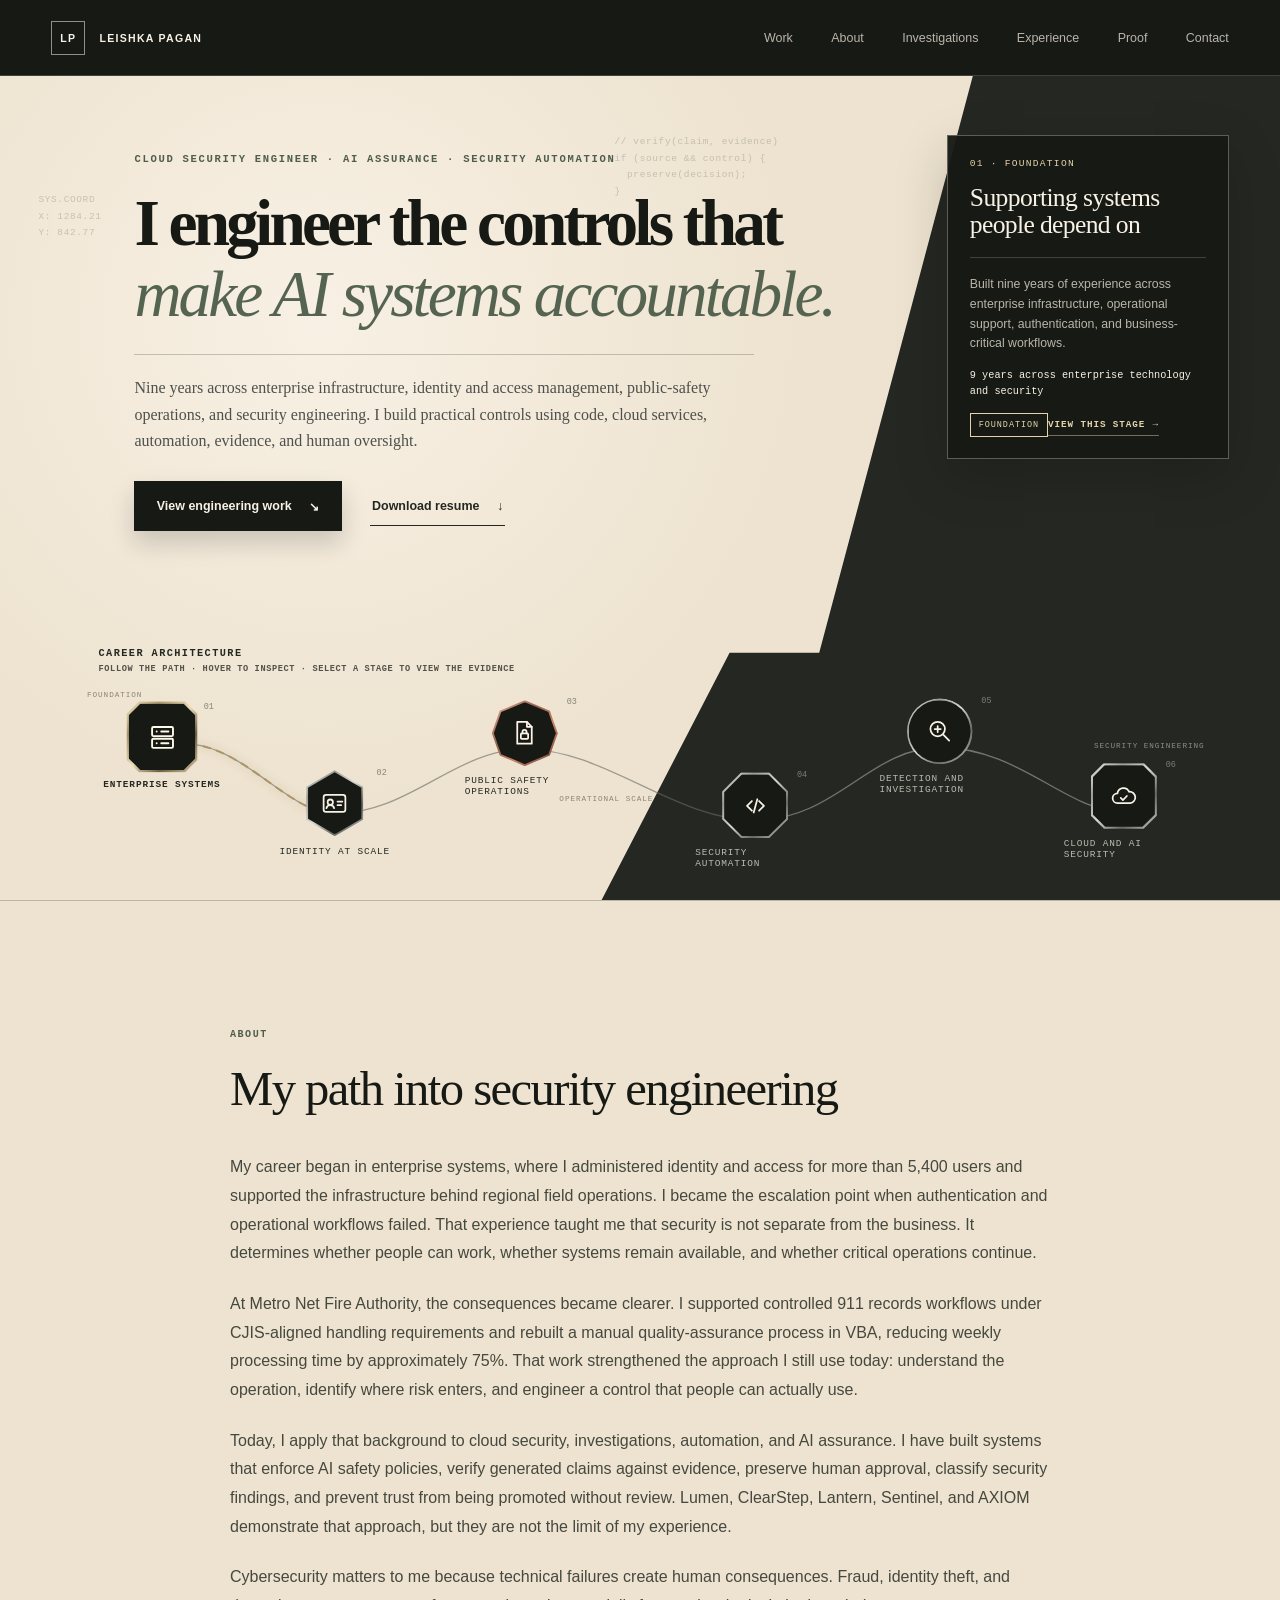
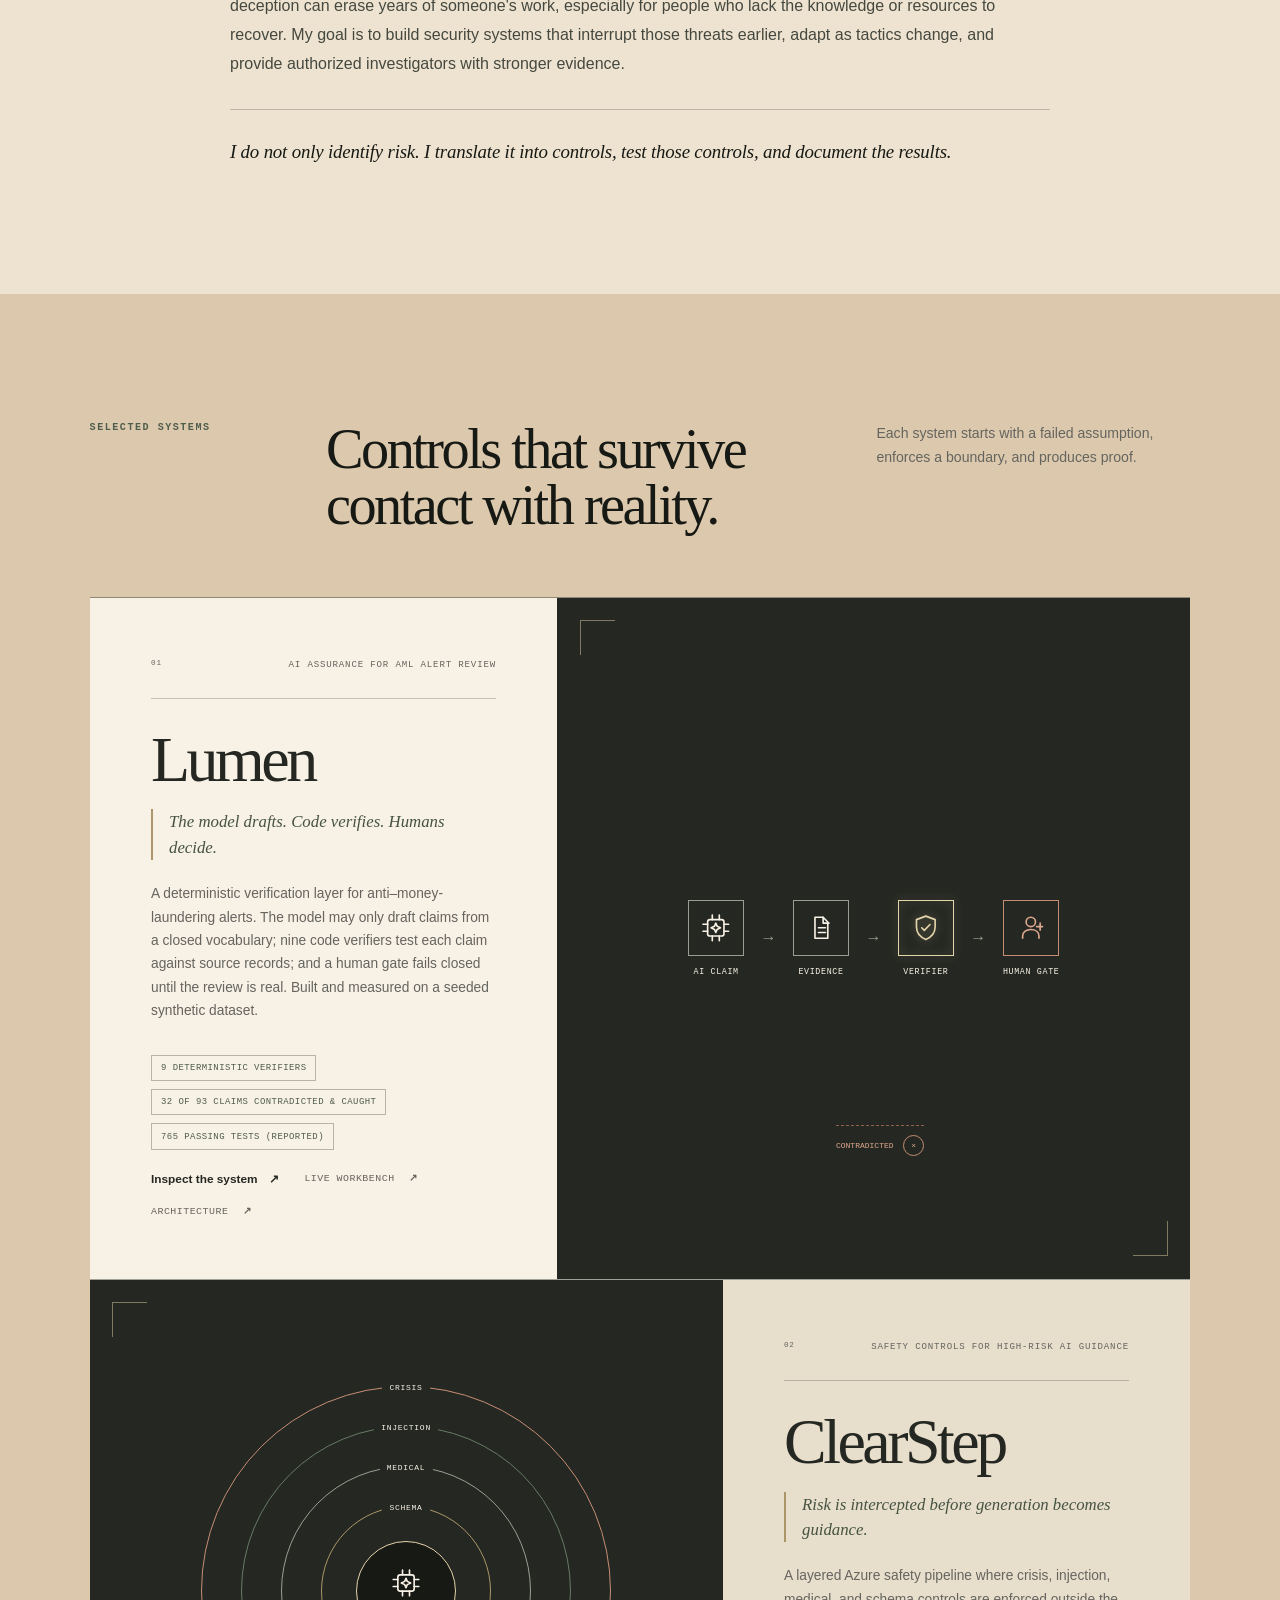
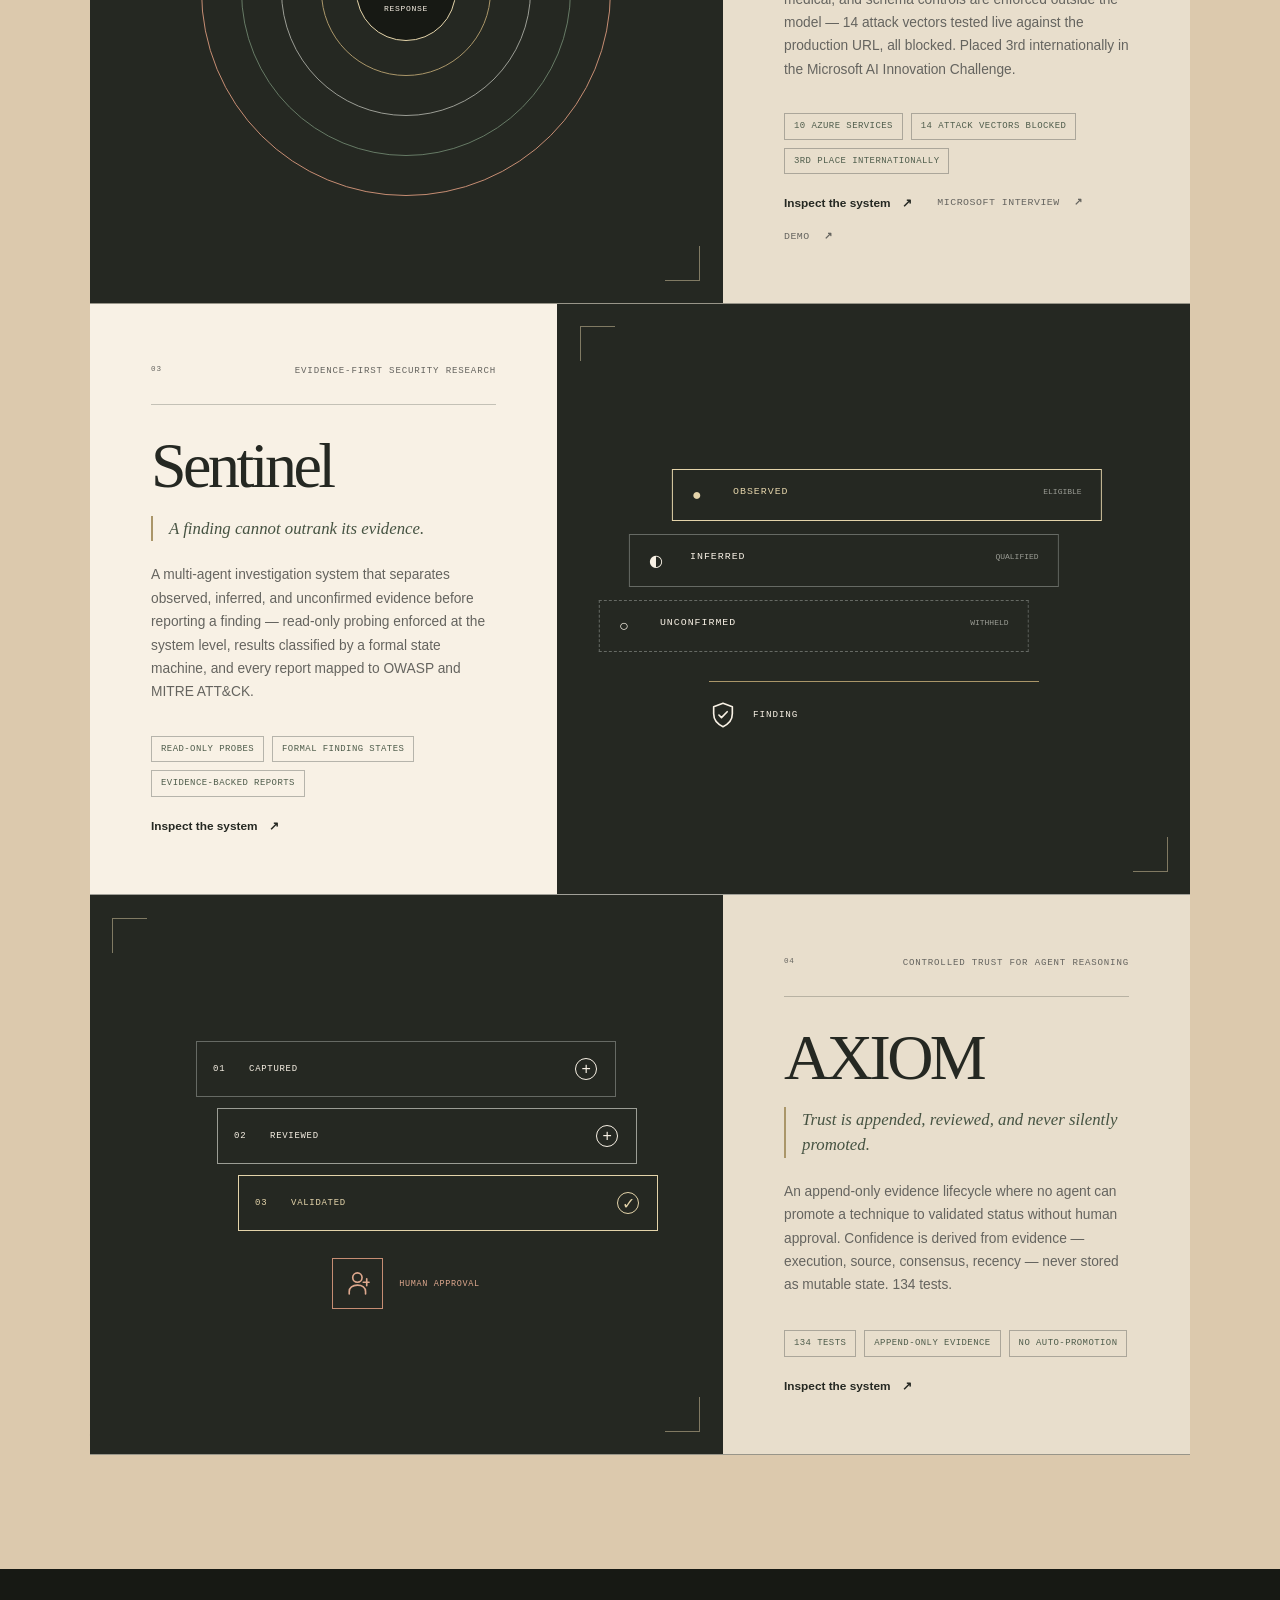
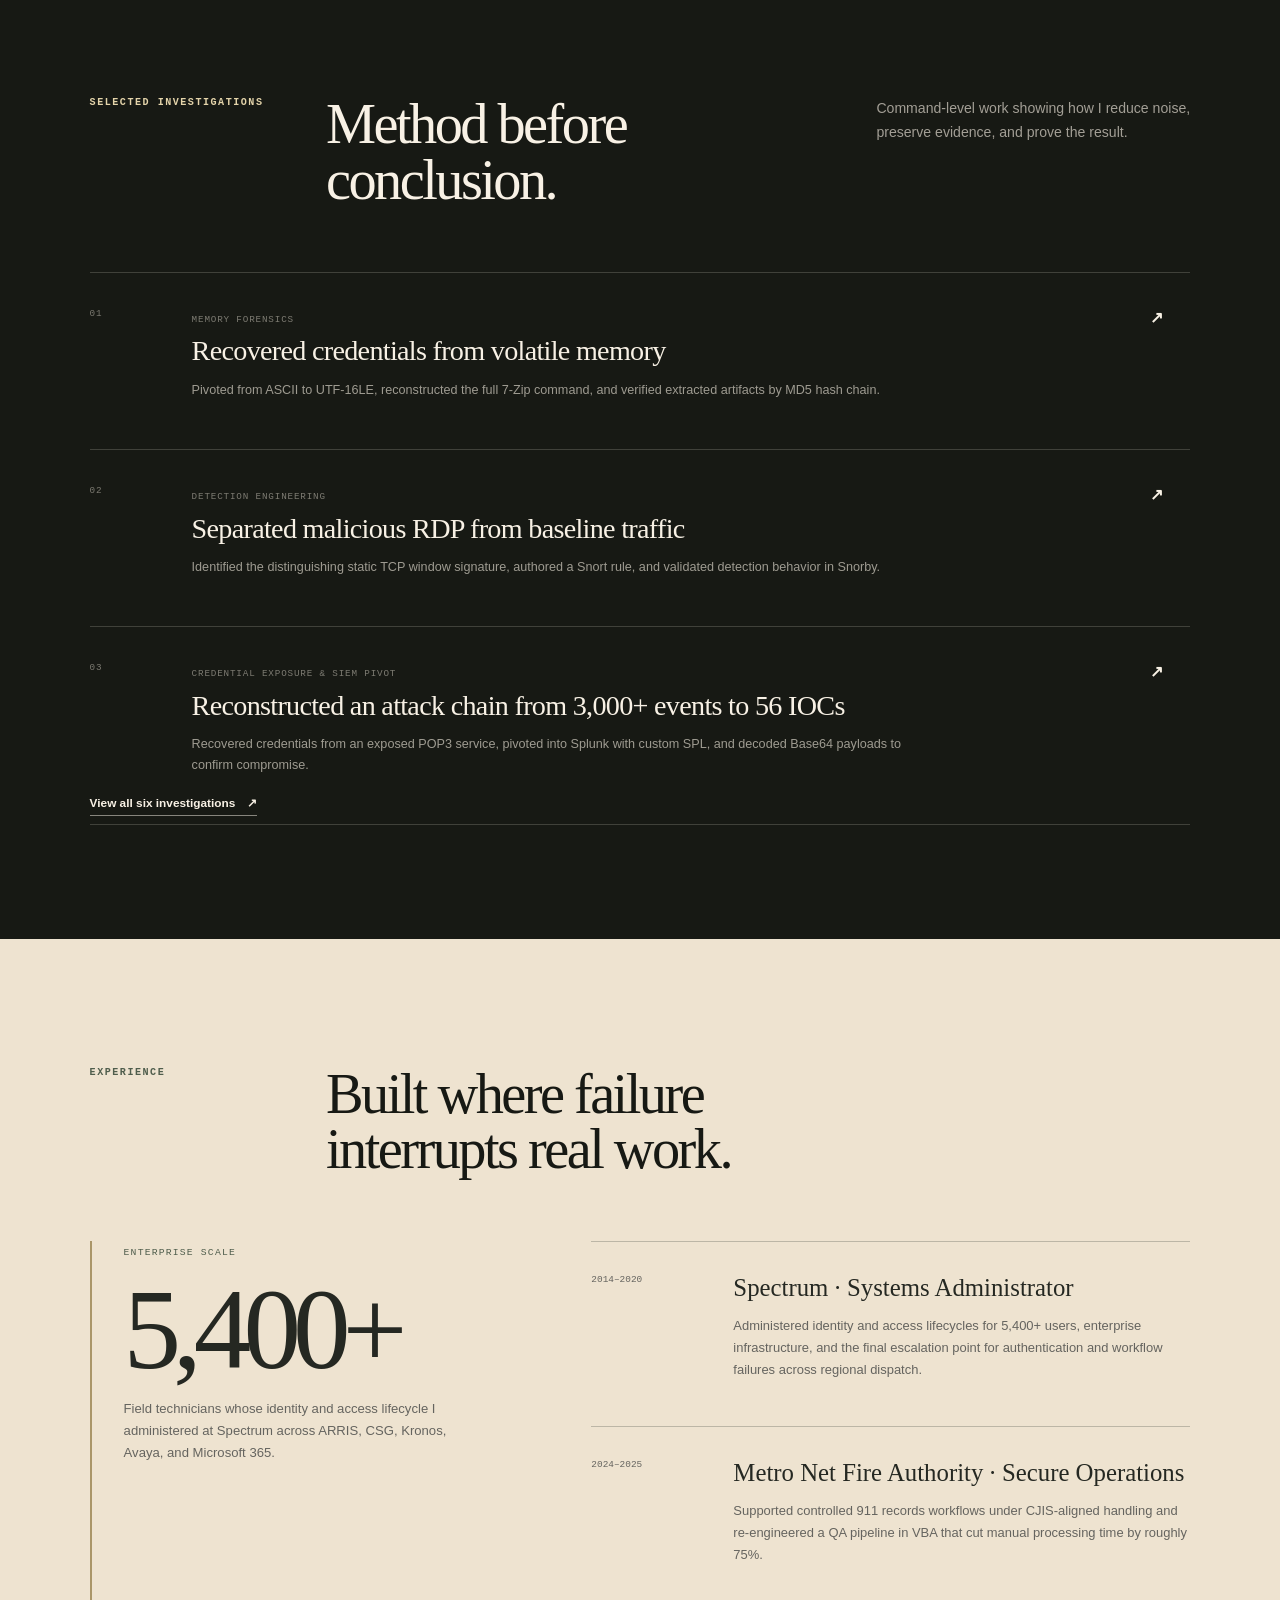
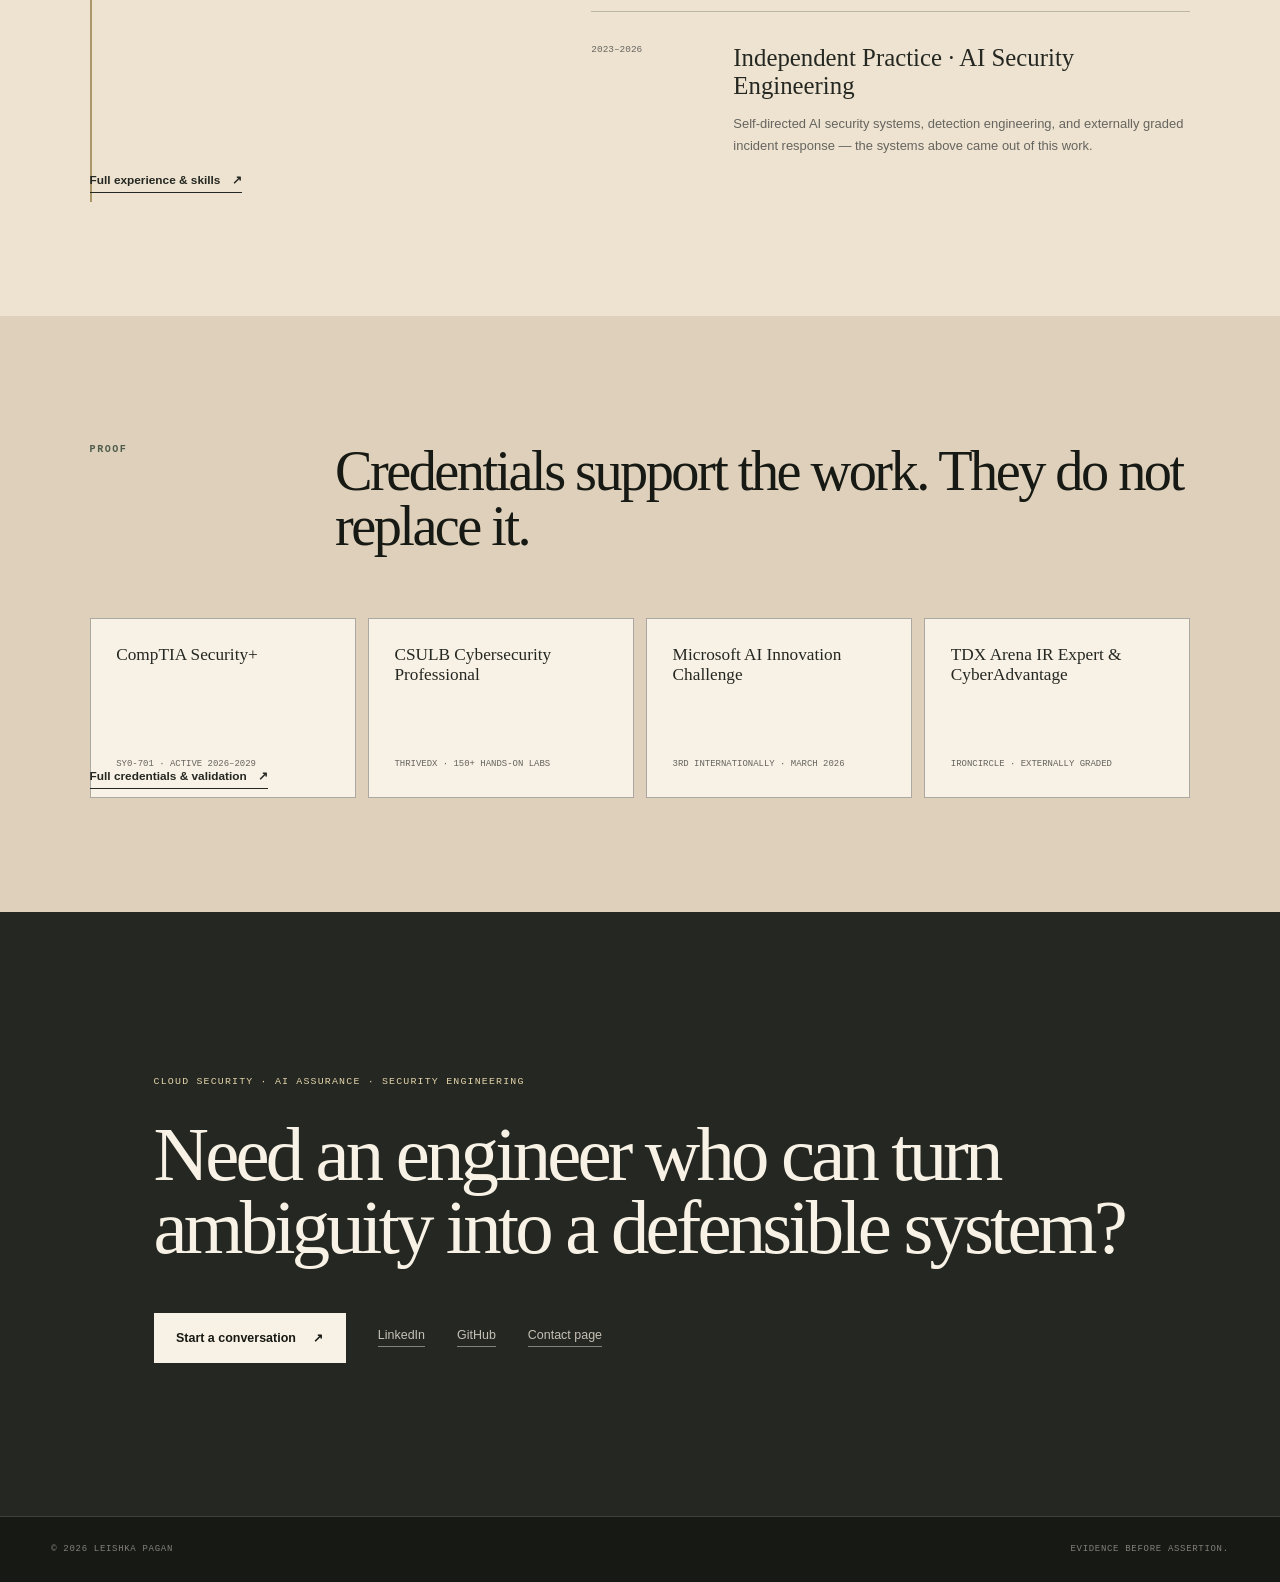
==== index.html @ fe3d0fcc "Replace Lumen hero with career architecture - Homepage hero diagram is now a six-stage career path (" ====
<!doctype html>
<html lang="en"><head><meta charset="utf-8"><meta name="viewport" content="width=device-width,initial-scale=1">
<title>Leishka Pagan, Security &amp; Cloud Infrastructure Engineer</title>
<meta name="description" content="Security engineer building the systems security depends on. Production AI security systems on Azure. 9+ years enterprise infrastructure and identity.">
<style>

:root {
  --ink: #252822;
  --ink-deep: #171914;
  --ink-soft: #343830;
  --cream: #eee3d0;
  --cream-deep: #dcc9ad;
  --paper: #f8f1e5;
  --stone: #c9b99f;
  --champagne: #e4d4aa;
  --champagne-mid: #aa9669;
  --champagne-shadow: #6f6247;
  --platinum: #deded5;
  --platinum-mid: #9b9d95;
  --platinum-shadow: #666a64;
  --copper: #c68d73;
  --copper-mid: #94614f;
  --copper-shadow: #5f4038;
  --sage: #647363;
  --muted: #65645f;
  --line: rgba(32, 39, 37, 0.24);
  --light-line: rgba(248, 241, 229, 0.18);
}

* { box-sizing: border-box; }
html { scroll-behavior: smooth; }
body {
  margin: 0;
  background: var(--cream);
  color: var(--ink);
  font-family: Arial, Helvetica, sans-serif;
  -webkit-font-smoothing: antialiased;
}
a { color: inherit; text-decoration: none; }
button { font: inherit; }
:focus-visible { outline: 2px solid var(--champagne); outline-offset: 4px; }
.skip-link { position: fixed; left: 1rem; top: -5rem; z-index: 100; background: var(--paper); border: 1px solid var(--ink); padding: .8rem 1rem; }
.skip-link:focus { top: 1rem; }

.site-header {
  align-items: center;
  background: var(--ink-deep);
  border-bottom: 1px solid var(--light-line);
  color: var(--paper);
  display: flex;
  height: 76px;
  justify-content: space-between;
  padding: 0 clamp(1.5rem, 4vw, 4.5rem);
  position: absolute;
  top: 0;
  width: 100%;
  z-index: 20;
}
.brand { align-items: center; display: flex; gap: .9rem; font-size: .66rem; letter-spacing: .12em; text-transform: uppercase; }
.brand span { align-items: center; border: 1px solid rgba(248,241,229,.55); display: flex; height: 34px; justify-content: center; width: 34px; font-weight: 700; }
.brand strong { font-weight: 700; }
.nav { display: flex; gap: clamp(1.5rem, 3vw, 3.2rem); }
.nav a { color: rgba(248,241,229,.72); font-size: .78rem; padding: 1.85rem 0; position: relative; }
.nav a::after { background: var(--champagne); bottom: 1.15rem; content: ""; height: 2px; left: 0; position: absolute; transform: scaleX(0); transform-origin: left; transition: transform .18s ease; width: 100%; }
.nav a:hover { color: var(--paper); }
.nav a:hover::after { transform: scaleX(1); }
.menu { display: none; }

.hero {
  background: var(--cream);
  min-height: max(820px, 100svh);
  overflow: hidden;
  padding-top: 76px;
  position: relative;
}
.hero::before {
  background:
    radial-gradient(circle at 25% 30%, rgba(248,241,229,.94), transparent 43%);
  content: "";
  inset: 76px 0 0;
  pointer-events: none;
  position: absolute;
}
.dark-field {
  background: var(--ink);
  clip-path: polygon(76% 0, 100% 0, 100% 100%, 47% 100%, 57% 70%, 64% 70%);
  inset: 76px 0 0;
  position: absolute;
}
.code-text { color: rgba(32,39,37,.2); font: .59rem/1.75 "Courier New", monospace; letter-spacing: .07em; position: absolute; white-space: pre; z-index: 1; }
.code-a { left: 2.4rem; top: 12rem; }
.code-b { left: 48%; top: 8.4rem; }

.hero-copy {
  left: clamp(2rem, 10.5vw, 10.5rem);
  max-width: 760px;
  position: absolute;
  top: clamp(128px, 17vh, 164px);
  width: 56%;
  z-index: 3;
}
.eyebrow { color: #4f5d4c; font: 700 .66rem "Courier New", monospace; letter-spacing: .16em; margin: 0 0 1.7rem; text-transform: uppercase; }
.hero h1 { color: var(--ink-deep); font-size: clamp(3.35rem, 5.1vw, 5.6rem); font-weight: 650; letter-spacing: -.058em; line-height: .96; margin: 0; max-width: 740px; font-family: Georgia, "Times New Roman", serif; }
.hero h1 span { color: #556451; display: block; font-family: Georgia, "Times New Roman", serif; font-style: italic; font-weight: 500; letter-spacing: -.045em; margin-top: .12em; }
.intro { border-top: 1px solid var(--line); color: #4d504c; font: 1rem/1.65 Georgia, "Times New Roman", serif; margin: 1.8rem 0 0; max-width: 620px; padding-top: 1.25rem; }
.actions { align-items: center; display: flex; gap: 1.8rem; margin-top: 1.7rem; }
.btn { align-items: center; display: inline-flex; font-size: .78rem; font-weight: 700; gap: 1.1rem; justify-content: center; min-height: 50px; padding: 0 1.4rem; transition: transform .18s ease, background .18s ease, color .18s ease; }
.btn:hover { transform: translateY(-2px); }
.primary { background: var(--ink-deep); box-shadow: 0 12px 24px rgba(18,24,23,.18); color: var(--paper); }
.primary:hover { background: #29312e; }
.text { border-bottom: 1px solid var(--ink); color: var(--ink); min-height: 40px; padding: 0 .1rem; }

.control-detail { background: rgba(23,25,20,.96); border: 1px solid rgba(222,222,213,.34); box-shadow: 0 18px 50px rgba(0,0,0,.18); color: var(--paper); padding: 1.35rem; position: absolute; right: clamp(2rem, 4vw, 4.5rem); top: clamp(118px, 15vh, 146px); width: min(22vw, 330px); z-index: 5; }
.control-detail > p { color: var(--champagne); font: .6rem "Courier New", monospace; letter-spacing: .13em; margin: 0 0 .95rem; text-transform: uppercase; }
.control-detail.gate { border-color: rgba(198,141,115,.65); }
.control-detail.gate > p { color: #dea88e; }
.control-detail h2 { color: var(--paper); font: 500 clamp(1.6rem, 1.9vw, 2.15rem)/1.08 Georgia, serif; letter-spacing: -.025em; margin: 0; }
.control-detail hr { border: 0; border-top: 1px solid var(--light-line); margin: 1.1rem 0; }
.control-detail > span { color: rgba(248,241,229,.72); display: block; font-size: .77rem; line-height: 1.6; }
.control-detail strong { color: var(--paper); display: block; font: .64rem/1.5 "Courier New", monospace; margin-top: .9rem; }
.tag { border: 1px solid currentColor; display: inline-block; font: .53rem "Courier New", monospace; letter-spacing: .11em; margin-top: .9rem; padding: .35rem .5rem; text-transform: uppercase; }
.tag.evidence { color: var(--champagne); }
.tag.verified { color: #9eae9e; }
.tag.gate { color: #dea88e; }
#detail-link { align-items: center; border-bottom: 1px solid rgba(228,212,170,.45); color: var(--champagne); display: inline-flex; font: 700 .58rem "Courier New", monospace; gap: .45rem; letter-spacing: .1em; margin-top: 1.15rem; padding-bottom: .28rem; text-transform: uppercase; transition: color .18s ease, border-color .18s ease; width: fit-content; }
#detail-link b { transition: transform .18s ease; }
#detail-link:hover { border-color: var(--champagne); color: #fff9e8; }
#detail-link:hover b { transform: translate(3px,-3px); }
.control-detail.gate #detail-link { border-color: rgba(198,141,115,.5); color: #dea88e; }
.control-detail.consequence { border-color: rgba(198,141,115,.6); }
.control-detail.consequence > p { color: var(--copper); }
.tag.consequence { color: var(--copper); }
.control-detail.consequence #detail-link { border-color: rgba(198,141,115,.5); color: var(--copper); }

.architecture { bottom: 22px; left: 0; padding: 0 clamp(2rem, 5vw, 5rem); position: absolute; width: 100%; z-index: 4; }
.architecture-title { color: var(--ink); display: flex; flex-direction: column; font-family: "Courier New", monospace; gap: .32rem; margin: 0 0 .85rem 3%; text-transform: uppercase; }
.architecture-title span { font-size: .64rem; font-weight: 700; letter-spacing: .14em; }
.architecture-title small { color: rgba(37,40,34,.78); font-size: .54rem; font-weight: 700; letter-spacing: .07em; }
.route { margin: auto; max-width: 1160px; min-height: 190px; position: relative; }
.route-map { height: 190px; inset: 0; overflow: visible; position: absolute; width: 100%; }
.route-map marker path { fill: var(--platinum-mid); }
.route-rail, .route-energy { fill: none; marker-end: url(#route-arrow); vector-effect: non-scaling-stroke; }
.route-rail { stroke: rgba(222,222,213,.42); stroke-width: 1.3; }
.route-rail.rail-light { stroke: rgba(102,106,100,.6); }
.route-energy { opacity: 0; stroke: var(--champagne); stroke-dasharray: 7 7; stroke-linecap: round; stroke-width: 2; }
.route-energy.segment-0, .route-energy.segment-1, .route-energy.segment-2 { stroke: var(--champagne-mid); }
.route-energy.segment-0.energized, .route-energy.segment-1.energized, .route-energy.segment-2.energized { filter: drop-shadow(0 0 5px rgba(170,150,105,.85)); }
.route-energy.traversed { opacity: .52; }
.route-energy.energized { animation: route-pulse 1.6s ease-in-out infinite; filter: drop-shadow(0 0 4px rgba(240,200,133,.9)); opacity: 1; }
@keyframes route-pulse { from { stroke-dashoffset: 42; } to { stroke-dashoffset: 0; } }
.route-note { color: rgba(37,40,34,.5); font: .48rem "Courier New", monospace; letter-spacing: .12em; position: absolute; text-transform: uppercase; }
.note-input { left: 2%; top: 3px; }
.note-control { left: 43%; top: 107px; }
.note-decision { right: 1%; top: 54px; color: rgba(248,241,229,.5); }
.node { align-items: center; background: transparent; border: 0; cursor: pointer; display: flex; flex-direction: column; gap: .58rem; padding: 0; position: absolute; transform: translate(-50%,-50%); width: 120px; z-index: 2; }
.node-0 { left: 8.5%; top: 31%; }
.node-1 { left: 23.5%; top: 66%; }
.node-2 { left: 40%; top: 32%; }
.node-3 { left: 60%; top: 70%; }
.node-4 { left: 76%; top: 31%; }
.node-5 { left: 92%; top: 65%; }
.node small { font: .53rem "Courier New", monospace; position: absolute; right: .5rem; top: -.15rem; }
.node i { align-items: center; background: linear-gradient(135deg,#f1f0e9 0%,var(--platinum-mid) 25%,#d7d8d0 48%,var(--platinum-shadow) 72%,#c8cac2 100%); clip-path: polygon(25% 4%,75% 4%,96% 25%,96% 75%,75% 96%,25% 96%,4% 75%,4% 25%); color: var(--paper); display: flex; height: 66px; justify-content: center; position: relative; transition: filter .18s ease, transform .18s ease; width: 66px; }
.node i::before { background: var(--ink-deep); clip-path: inherit; content: ""; inset: 2px; position: absolute; }
.node i svg { fill: none; height: 29px; position: relative; stroke: currentColor; stroke-linecap: round; stroke-linejoin: round; stroke-width: 1.45; width: 29px; z-index: 1; }
.node-0 i { clip-path: polygon(18% 0,82% 0,100% 18%,100% 82%,82% 100%,18% 100%,0 82%,0 18%); }
.node-1 i { clip-path: polygon(50% 0,93% 25%,93% 75%,50% 100%,7% 75%,7% 25%); }
.node-2 i { clip-path: polygon(50% 0,88% 16%,100% 50%,88% 84%,50% 100%,12% 84%,0 50%,12% 16%); }
.node-3 i { clip-path: polygon(29% 0,71% 0,100% 29%,100% 71%,71% 100%,29% 100%,0 71%,0 29%); }
.node-4 i { border-radius: 50%; clip-path: circle(50%); }
.node-5 i { clip-path: polygon(20% 0,80% 0,100% 20%,100% 80%,80% 100%,20% 100%,0 80%,0 20%); }
.node span { font: .59rem "Courier New", monospace; letter-spacing: .09em; text-transform: uppercase; }
.node.light-side { color: var(--ink); }
.node.light-side small { color: rgba(32,39,37,.5); }
.node.dark-side { color: rgba(248,241,229,.72); }
.node.dark-side small { color: rgba(248,241,229,.42); }
.node:hover i, .node.active i { background: linear-gradient(135deg,#f5eacb 0%,var(--champagne-mid) 24%,#eadcb5 49%,var(--champagne-shadow) 72%,#d8c69a 100%); color: #fff9e8; filter: drop-shadow(0 0 7px rgba(228,212,170,.78)); transform: scale(1.08); }
.node.active span { font-weight: 700; }
.node.complete i, .node.verified.active i { background: linear-gradient(135deg,#f5eacb 0%,var(--champagne-mid) 30%,#d8c69a 62%,var(--champagne-shadow) 100%); color: #fff9e8; }
.node.gate i, .node.gate.active i { background: linear-gradient(135deg,#e4ad91 0%,var(--copper-mid) 38%,#c98268 62%,var(--copper-shadow) 100%); color: #fff4e8; filter: drop-shadow(0 0 7px rgba(198,141,115,.5)); }
.node.consequence i { background: linear-gradient(135deg,#e4ad91 0%,var(--copper-mid) 38%,#c98268 62%,var(--copper-shadow) 100%); color: #fff4e8; }
.node.consequence.active i, .node.consequence:hover i { background: linear-gradient(135deg,#eab598 0%,#b06f56 40%,#d18a6d 64%,var(--copper-shadow) 100%); color: #fff4e8; filter: drop-shadow(0 0 8px rgba(198,141,115,.6)); transform: scale(1.08); }

.section { padding: clamp(6rem, 10vw, 10rem) clamp(1.5rem, 7vw, 7.5rem); }
.section-head { display: grid; gap: 1.5rem 3rem; grid-template-columns: .45fr 1.2fr .75fr; margin: 0 auto 4rem; max-width: 1320px; }
.section-head > p { color: #4f5d4c; font: 700 .63rem "Courier New", monospace; letter-spacing: .15em; margin: 0; text-transform: uppercase; }
.section-head h2 { color: var(--ink-deep); font: 500 clamp(2.8rem, 4.4vw, 5rem)/.98 Georgia, serif; letter-spacing: -.045em; margin: 0; }
.section-head > span { color: var(--muted); font-size: .88rem; line-height: 1.7; }
.section-more { margin: -2rem auto 0; max-width: 1320px; }
.section-more a { border-bottom: 1px solid var(--ink); color: var(--ink); font: 700 .74rem/1 Arial, sans-serif; padding-bottom: .3rem; }
.section-more a b { display: inline-block; margin-left: .5rem; transition: transform .18s; }
.section-more a:hover b { transform: translate(3px,-3px); }
.investigations .section-more a { border-color: rgba(248,241,229,.5); color: var(--paper); }

.about-section { border-top: 1px solid var(--line); }
.about-inner { margin: 0 auto; max-width: 820px; }
.about-eyebrow { color: #4f5d4c; font: 700 .63rem "Courier New", monospace; letter-spacing: .15em; margin: 0 0 1.5rem; text-transform: uppercase; }
.about-title { color: var(--ink-deep); font: 500 clamp(2.3rem, 3.8vw, 3.6rem)/1.04 Georgia, serif; letter-spacing: -.032em; margin: 0 0 2.4rem; }
.about-body p { color: #45483f; font-size: 1rem; line-height: 1.8; margin: 0 0 1.35rem; }
.about-body p:last-child { margin-bottom: 0; }
.about-body .about-close { border-top: 1px solid var(--line); color: var(--ink-deep); font: italic 1.18rem/1.55 Georgia, serif; letter-spacing: -.01em; margin-top: 1.9rem; padding-top: 1.7rem; }

.work-section { background: var(--cream-deep); }
.case-study-list { border-top: 1px solid rgba(32,39,37,.4); margin: auto; max-width: 1320px; }
.case-study { background: var(--paper); border-bottom: 1px solid rgba(32,39,37,.4); display: grid; grid-template-columns: .85fr 1.15fr; min-height: 560px; opacity: 0; overflow: hidden; transform: translateY(28px); transition: opacity .7s ease, transform .7s ease; }
.case-study.is-visible { opacity: 1; transform: none; }
.case-study:nth-child(even) { background: #e8decc; grid-template-columns: 1.15fr .85fr; }
.case-study:nth-child(even) .case-copy { grid-column: 2; }
.case-study:nth-child(even) .system-diagram { grid-column: 1; grid-row: 1; }
.case-copy { display: flex; flex-direction: column; padding: clamp(2.4rem,4.8vw,5rem); position: relative; z-index: 2; }
.project-top { border-bottom: 1px solid var(--line); color: var(--muted); display: flex; font: .57rem "Courier New", monospace; gap: 1rem; justify-content: space-between; letter-spacing: .09em; min-height: 40px; padding-bottom: 1rem; text-transform: uppercase; }
.case-copy h3 { font: 500 clamp(3.3rem,5vw,6rem)/.9 Georgia,serif; letter-spacing: -.055em; margin: 2rem 0 1.1rem; }
.case-copy blockquote { border-left: 2px solid var(--champagne-mid); color: #465342; font: italic 1.05rem/1.5 Georgia,serif; margin: .2rem 0 1.4rem; padding-left: 1rem; }
.case-copy > p { color: var(--muted); font-size: .86rem; line-height: 1.7; margin: 0; max-width: 540px; }
.case-copy ul { display: flex; flex-wrap: wrap; gap: .5rem; list-style: none; margin: auto 0 1.4rem; padding: 2rem 0 0; }
.case-copy li { border: 1px solid rgba(32,39,37,.3); color: #4f5d4c; font: .56rem "Courier New",monospace; letter-spacing: .05em; padding: .45rem .56rem; text-transform: uppercase; }
.case-links { display: flex; flex-wrap: wrap; gap: 1.2rem 1.6rem; }
.case-links a { color: var(--ink); font-size: .74rem; font-weight: 700; width: fit-content; }
.case-links a b { display: inline-block; margin-left: .5rem; transition: transform .18s; }
.case-links a:hover { color: var(--champagne-shadow); }
.case-links a:hover b { transform: translate(3px,-3px); }
.case-links a.secondary { color: var(--muted); font: .62rem "Courier New",monospace; letter-spacing: .05em; text-transform: uppercase; }

.system-diagram { align-items: center; background: var(--ink); color: var(--paper); display: flex; justify-content: center; min-height: 100%; overflow: hidden; padding: clamp(2rem,4vw,4rem); position: relative; }
.system-diagram::before, .system-diagram::after { border-color: rgba(228,212,170,.48); border-style: solid; content: ""; height: 34px; position: absolute; width: 34px; }
.system-diagram::before { border-width: 1px 0 0 1px; left: 1.4rem; top: 1.4rem; }
.system-diagram::after { border-width: 0 1px 1px 0; bottom: 1.4rem; right: 1.4rem; }
.system-diagram svg { fill: none; height: 28px; stroke: currentColor; stroke-linecap: round; stroke-linejoin: round; stroke-width: 1.4; width: 28px; }

.lumen-diagram { gap: clamp(.5rem,1.3vw,1.2rem); flex-wrap: wrap; }
.lumen-diagram > b { color: var(--platinum-mid); font-weight: 400; }
.diagram-node { align-items: center; display: flex; flex-direction: column; gap: .7rem; position: relative; }
.diagram-node svg { border: 1px solid var(--platinum-mid); box-sizing: content-box; padding: .8rem; }
.diagram-node span { font: .52rem "Courier New",monospace; letter-spacing: .08em; text-transform: uppercase; white-space: nowrap; }
.diagram-node.verified svg { border-color: var(--champagne); color: var(--champagne); filter: drop-shadow(0 0 5px rgba(228,212,170,.45)); }
.diagram-node.copper svg { border-color: var(--copper); color: #dea88e; }
.blocked-branch { align-items: center; border-top: 1px dashed var(--copper-mid); bottom: 18%; color: #dea88e; display: flex; font: .5rem "Courier New",monospace; gap: .6rem; left: 44%; padding-top: .55rem; position: absolute; text-transform: uppercase; }
.blocked-branch i { align-items: center; border: 1px solid var(--copper); border-radius: 50%; display: flex; font-style: normal; height: 21px; justify-content: center; width: 21px; }

.clearstep-diagram { min-height: 560px; }
.safety-core { align-items: center; background: var(--ink-deep); border: 1px solid var(--champagne); border-radius: 50%; display: flex; flex-direction: column; gap: .45rem; height: 100px; justify-content: center; position: relative; width: 100px; z-index: 5; }
.safety-core span, .safety-ring span { font: .5rem "Courier New",monospace; letter-spacing: .09em; text-transform: uppercase; }
.safety-ring { align-items: flex-start; border: 1px solid; border-radius: 50%; display: flex; justify-content: center; position: absolute; }
.safety-ring span { background: var(--ink); padding: .15rem .45rem; transform: translateY(-50%); }
.ring-schema { border-color: var(--champagne-mid); height: 170px; width: 170px; }
.ring-medical { border-color: var(--platinum-mid); height: 250px; width: 250px; }
.ring-injection { border-color: #667a65; height: 330px; width: 330px; }
.ring-crisis { border-color: var(--copper); height: 410px; width: 410px; }

.sentinel-diagram { flex-direction: column; gap: .8rem; }
.evidence-state { align-items: center; border: 1px solid var(--platinum-shadow); display: grid; gap: .3rem 1rem; grid-template-columns: 25px 1fr auto; padding: 1rem 1.2rem; transform: translateX(-7%); width: min(82%,430px); }
.evidence-state i { font-style: normal; grid-row: span 2; }
.evidence-state span { font: .62rem "Courier New",monospace; letter-spacing: .1em; text-transform: uppercase; }
.evidence-state small { color: var(--platinum-mid); font: .5rem "Courier New",monospace; text-transform: uppercase; }
.evidence-state.observed { border-color: var(--champagne); color: var(--champagne); transform: translateX(3%); }
.evidence-state.unconfirmed { border-style: dashed; opacity: .62; transform: translateX(-14%); }
.finding-output { align-items: center; border-top: 1px solid var(--champagne-mid); display: flex; gap: 1rem; margin-top: 1rem; padding-top: 1.2rem; width: min(65%,330px); }
.finding-output span { font: .58rem "Courier New",monospace; letter-spacing: .1em; text-transform: uppercase; }

.axiom-diagram { flex-direction: column; gap: .7rem; }
.ledger-entry { align-items: center; border: 1px solid var(--platinum-shadow); display: grid; grid-template-columns: 36px 1fr 24px; padding: 1rem; width: min(80%,420px); }
.ledger-entry small, .ledger-entry span { font: .56rem "Courier New",monospace; letter-spacing: .08em; text-transform: uppercase; }
.ledger-entry i { align-items: center; border: 1px solid currentColor; border-radius: 50%; display: flex; font-style: normal; height: 22px; justify-content: center; width: 22px; }
.ledger-entry.entry-1 { border-color: var(--platinum-mid); transform: translateX(5%); }
.ledger-entry.entry-2 { border-color: var(--champagne); color: var(--champagne); transform: translateX(10%); }
.human-seal { align-items: center; color: #dea88e; display: flex; gap: 1rem; margin-top: 1rem; }
.human-seal svg { border: 1px solid var(--copper); box-sizing: content-box; padding: .65rem; }
.human-seal span { font: .53rem "Courier New",monospace; letter-spacing: .08em; text-transform: uppercase; }

.case-study.is-visible .diagram-node, .case-study.is-visible .evidence-state, .case-study.is-visible .ledger-entry { animation: evidence-arrive .55s both; }
.case-study.is-visible .diagram-node:nth-of-type(2), .case-study.is-visible .evidence-state:nth-child(2), .case-study.is-visible .ledger-entry:nth-child(2) { animation-delay: .16s; }
.case-study.is-visible .diagram-node:nth-of-type(3), .case-study.is-visible .evidence-state:nth-child(3), .case-study.is-visible .ledger-entry:nth-child(3) { animation-delay: .32s; }
.case-study.is-visible .diagram-node:nth-of-type(4) { animation-delay: .48s; }
@keyframes evidence-arrive { from { opacity: 0; transform: translateY(14px); } to { opacity: 1; } }

.investigations { background: var(--ink-deep); color: var(--paper); }
.section-head.inverse > p { color: var(--champagne); }
.section-head.inverse h2 { color: var(--paper); }
.section-head.inverse > span { color: rgba(248,241,229,.62); }
.investigation-list { border-top: 1px solid var(--light-line); margin: auto; max-width: 1320px; }
.investigation-list > a { align-items: start; border-bottom: 1px solid var(--light-line); display: grid; gap: 2rem; grid-template-columns: 70px 1fr 40px; padding: 2.2rem 0; transition: color .18s, padding .18s; }
.investigation-list > a:hover { color: #dec49c; padding-left: 1rem; }
.investigation-list small, .investigation-list div > span { color: rgba(248,241,229,.45); font: .58rem "Courier New", monospace; letter-spacing: .09em; text-transform: uppercase; }
.investigation-list strong { display: block; font: 500 clamp(1.5rem, 2.2vw, 2.45rem) Georgia, serif; letter-spacing: -.025em; margin-top: .6rem; }
.investigation-list p { color: rgba(248,241,229,.6); font-size: .79rem; line-height: 1.65; max-width: 720px; }

.experience { background: var(--cream); }
.experience-grid { display: grid; gap: clamp(3rem, 8vw, 8rem); grid-template-columns: .8fr 1.2fr; margin: auto; max-width: 1320px; }
.scale { border-left: 2px solid var(--champagne-mid); padding-left: 2rem; }
.scale > span { color: #4f5d4c; font: .61rem "Courier New", monospace; letter-spacing: .12em; text-transform: uppercase; }
.scale strong { display: block; font: 500 clamp(5rem, 9vw, 8.5rem)/.95 Georgia, serif; letter-spacing: -.07em; margin-top: 1rem; }
.scale p { color: var(--muted); font-size: .82rem; line-height: 1.7; max-width: 360px; }
.timeline article { border-top: 1px solid var(--line); display: grid; gap: 2rem; grid-template-columns: 110px 1fr; padding: 2rem 0; }
.timeline small { color: var(--muted); font: .59rem "Courier New", monospace; }
.timeline h3 { font: 500 1.55rem Georgia, serif; margin: 0; }
.timeline p { color: var(--muted); font-size: .81rem; line-height: 1.7; }

.proof { background: #ded0ba; }
.proof-head { grid-template-columns: .45fr 1.95fr; }
.proof-grid { display: grid; gap: 12px; grid-template-columns: repeat(4, 1fr); margin: auto; max-width: 1320px; }
.proof-grid > div { background: var(--paper); border: 1px solid rgba(32,39,37,.36); display: flex; flex-direction: column; min-height: 180px; padding: 1.6rem; }
.proof-grid strong { font: 500 1.08rem Georgia, serif; }
.proof-grid span { color: var(--muted); font: .56rem/1.55 "Courier New", monospace; margin-top: auto; text-transform: uppercase; }

.contact { background: var(--ink); color: var(--paper); padding: clamp(6rem, 12vw, 12rem) clamp(1.5rem, 12vw, 12rem); }
.contact > p { color: var(--champagne); font: .62rem "Courier New", monospace; letter-spacing: .12em; text-transform: uppercase; }
.contact h2 { font: 500 clamp(3rem, 6vw, 6.8rem)/.95 Georgia, serif; letter-spacing: -.05em; margin: 2rem 0 3rem; max-width: 1100px; }
.contact > div { align-items: center; display: flex; gap: 2rem; flex-wrap: wrap; }
.contact-btn { background: var(--paper); color: var(--ink-deep); }
.contact > div > a:not(.btn) { border-bottom: 1px solid rgba(248,241,229,.45); color: rgba(248,241,229,.76); font-size: .78rem; padding-bottom: .25rem; }
footer { background: var(--ink-deep); border-top: 1px solid var(--light-line); color: rgba(248,241,229,.48); display: flex; font: .56rem "Courier New", monospace; justify-content: space-between; letter-spacing: .08em; padding: 1.7rem clamp(1.5rem, 4vw, 4.5rem); text-transform: uppercase; }

@media (max-width: 1050px) {
  .hero { min-height: 900px; }
  .dark-field { clip-path: polygon(80% 0,100% 0,100% 100%,44% 100%,57% 69%,68% 69%); }
  .hero-copy { left: 5vw; width: 61%; }
  .control-detail { width: 25vw; }
  .section-head { grid-template-columns: .35fr 1.3fr; }
  .section-head > span { grid-column: 2; }
}

@media (max-width: 740px) {
  .site-header { height: 68px; position: fixed; }
  .brand strong { display: none; }
  .menu { background: none; border: 0; cursor: pointer; display: grid; gap: 4px; padding: .5rem; }
  .menu i { background: var(--paper); display: block; height: 1px; width: 24px; }
  .nav { background: var(--ink-deep); display: none; flex-direction: column; gap: 0; left: 0; padding: 1rem 1.5rem 1.5rem; position: absolute; top: 68px; width: 100%; }
  .nav.open { display: flex; }
  .nav a { border-bottom: 1px solid var(--light-line); padding: 1rem 0; }
  .nav a::after { display: none; }
  .hero { min-height: 1240px; padding-top: 68px; }
  .hero::before { inset: 68px 0 0; }
  .dark-field { clip-path: polygon(100% 39%,100% 100%,0 100%,0 58%,55% 50%,100% 50%); inset: 68px 0 0; }
  .code-a { display: none; }
  .code-b { left: auto; right: 1rem; top: 7rem; }
  .hero-copy { left: 1.25rem; top: 112px; width: calc(100% - 2.5rem); }
  .hero h1 { font-size: clamp(3.1rem, 14vw, 4.6rem); }
  .intro { font-size: .93rem; }
  .actions { align-items: flex-start; flex-direction: column; gap: .7rem; }
  .control-detail { left: 1.25rem; right: auto; top: 660px; width: calc(100% - 2.5rem); }
  .architecture { bottom: 48px; padding: 0 1rem; }
  .architecture-title { color: var(--paper); margin-left: .2rem; }
  .architecture-title small { color: rgba(248,241,229,.52); }
  .route { display: flex; gap: .6rem; min-height: 150px; overflow-x: auto; padding: .5rem .2rem 1rem; scroll-snap-type: x mandatory; }
  .route-map, .route-note { display: none; }
  .node { border: 1px solid var(--light-line); color: rgba(248,241,229,.72) !important; flex: 0 0 112px; inset: auto; padding: 1rem .5rem; position: relative; scroll-snap-align: start; transform: none; }
  .node small { color: rgba(248,241,229,.42) !important; right: .7rem; top: .5rem; }
  .section { padding: 5.5rem 1.25rem; }
  .section-head, .proof-head { display: block; }
  .section-head > p { margin-bottom: 1.5rem; }
  .section-head > span { display: block; margin-top: 1.4rem; }
  .section-more { margin-top: 2.5rem; }
  .case-study, .case-study:nth-child(even) { display: flex; flex-direction: column; min-height: 0; }
  .case-study:nth-child(even) .case-copy, .case-study:nth-child(even) .system-diagram { grid-column: auto; grid-row: auto; }
  .case-copy { padding: 2.4rem 1.5rem; }
  .case-copy h3 { font-size: 3.4rem; }
  .case-copy ul { margin-top: 1.5rem; }
  .system-diagram { min-height: 430px; padding: 2rem 1rem; }
  .lumen-diagram { flex-wrap: wrap; }
  .clearstep-diagram { min-height: 480px; }
  .ring-crisis { height: 350px; width: 350px; }
  .ring-injection { height: 285px; width: 285px; }
  .ring-medical { height: 220px; width: 220px; }
  .ring-schema { height: 155px; width: 155px; }
  .experience-grid, .proof-grid { grid-template-columns: 1fr; }
  .investigation-list > a { gap: 1rem; grid-template-columns: 35px 1fr 24px; }
  .timeline article { display: block; }
  .timeline small { display: block; margin-bottom: .7rem; }
  .contact { padding: 6rem 1.25rem; }
  .contact > div { align-items: flex-start; flex-direction: column; gap: 1.4rem; }
  footer { flex-direction: column; gap: .5rem; }
}

@media (prefers-reduced-motion: reduce) {
  *, *::before, *::after { animation-duration: .001ms !important; scroll-behavior: auto !important; transition-duration: .001ms !important; }
  .case-study { opacity: 1; transform: none; }
  .route-energy.energized { animation: none; }
}

.route-energy{transition:opacity .25s}.control-detail{transition:border-color .25s}.case-study{opacity:1;transform:none}
</style></head><body>
<main><a class="skip-link" href="#work">Skip to work</a>
<header class="site-header"><a class="brand" href="index.html"><span>LP</span><strong>Leishka Pagan</strong></a><button class="menu" type="button" aria-label="Toggle navigation"><i></i><i></i><i></i></button><nav class="nav" aria-label="Primary"><a href="#work">Work</a><a href="#about">About</a><a href="investigations.html">Investigations</a><a href="experience.html">Experience</a><a href="proof.html">Proof</a><a href="contact.html">Contact</a></nav></header>
<section class="hero" id="top"><div class="code-text code-a">SYS.COORD<br>X: 1284.21<br>Y: 842.77</div><div class="code-text code-b">// verify(claim, evidence)<br>if (source &amp;&amp; control) {<br>&nbsp; preserve(decision);<br>}</div><div class="dark-field"></div>
<div class="hero-copy"><p class="eyebrow">Cloud Security Engineer · AI Assurance · Security Automation</p><h1>I engineer the controls that <span>make AI systems accountable.</span></h1><p class="intro">Nine years across enterprise infrastructure, identity and access management, public-safety operations, and security engineering. I build practical controls using code, cloud services, automation, evidence, and human oversight.</p><div class="actions"><a class="btn primary" href="#work">View engineering work <b>↘</b></a><a class="btn text" href="assets/docs/resume.pdf" download>Download resume <b>↓</b></a></div></div>
<aside class="control-detail" aria-live="polite"><p id="detail-kicker"></p><h2 id="detail-title"></h2><hr><span id="detail-body"></span><strong id="detail-proof"></strong><small id="detail-tag" class="tag evidence">Career stage</small><a id="detail-link" href="experience.html">View this stage <b>→</b></a></aside>
<div class="architecture"><div class="architecture-title"><span>Career architecture</span><small>Follow the path · hover to inspect · select a stage to view the evidence</small></div><div class="route">
<svg class="route-map" viewBox="0 0 1000 230" preserveAspectRatio="none"><defs><marker id="route-arrow" viewBox="0 0 10 10" refX="8" refY="5" markerWidth="5" markerHeight="5" orient="auto"><path d="M0 0 10 5 0 10z"/></marker></defs><path class="route-rail rail-light" d="M85 72C145 45 190 152 235 152"/><path class="route-rail rail-light" d="M235 152C300 152 340 74 400 74"/><path class="route-rail rail-light" d="M400 74C470 74 530 160 600 160"/><path class="route-rail" d="M600 160C670 160 700 72 760 72"/><path class="route-rail" d="M760 72C830 72 870 150 920 150"/><path class="route-energy segment-0" d="M85 72C145 45 190 152 235 152"/><path class="route-energy segment-1" d="M235 152C300 152 340 74 400 74"/><path class="route-energy segment-2" d="M400 74C470 74 530 160 600 160"/><path class="route-energy segment-3" d="M600 160C670 160 700 72 760 72"/><path class="route-energy segment-4" d="M760 72C830 72 870 150 920 150"/></svg>
<span class="route-note note-input">FOUNDATION</span><span class="route-note note-control">OPERATIONAL SCALE</span><span class="route-note note-decision">SECURITY ENGINEERING</span>
<a class="node node-0 light-side" data-index="0" href="experience.html#role-spectrum-heading" aria-label="Enterprise Systems — view experience"><small>01</small><i><svg viewBox="0 0 24 24" aria-hidden="true"><rect x="4" y="4" width="16" height="7" rx="1"/><rect x="4" y="13" width="16" height="7" rx="1"/><path d="M7.5 7.5h.01M7.5 16.5h.01M11 7.5h5.5M11 16.5h5.5"/></svg></i><span>Enterprise Systems</span></a><a class="node node-1 light-side" data-index="1" href="experience.html#spectrum-identity" aria-label="Identity at Scale — view experience"><small>02</small><i><svg viewBox="0 0 24 24" aria-hidden="true"><rect x="3" y="5" width="18" height="14" rx="2"/><circle cx="8.5" cy="11" r="2.2"/><path d="M5.3 16c.4-1.6 1.7-2.5 3.2-2.5s2.8.9 3.2 2.5"/><path d="M14.5 10.5h4M14.5 13.5h3"/></svg></i><span>Identity at Scale</span></a><a class="node node-2 light-side consequence" data-index="2" href="experience.html#role-metronet-heading" aria-label="Public Safety Operations — view experience"><small>03</small><i><svg viewBox="0 0 24 24" aria-hidden="true"><path d="M6 3h8l4 4v14H6z"/><path d="M14 3v4h4"/><rect x="9" y="12.5" width="6" height="4.5" rx="0.7"/><path d="M10.3 12.5v-1.2a1.7 1.7 0 0 1 3.4 0v1.2"/></svg></i><span>Public Safety Operations</span></a><a class="node node-3 dark-side" data-index="3" href="experience.html#metronet-automation" aria-label="Security Automation — view experience"><small>04</small><i><svg viewBox="0 0 24 24" aria-hidden="true"><path d="M9 8l-4 4 4 4M15 8l4 4-4 4M13.5 6.5l-3 11"/></svg></i><span>Security Automation</span></a><a class="node node-4 dark-side" data-index="4" href="investigations.html" aria-label="Detection and Investigation — view investigations"><small>05</small><i><svg viewBox="0 0 24 24" aria-hidden="true"><circle cx="10.5" cy="10.5" r="6"/><path d="M20 20l-4.7-4.7"/><path d="M8 10.5h5M10.5 8v5"/></svg></i><span>Detection and Investigation</span></a><a class="node node-5 dark-side" data-index="5" href="#work" aria-label="Cloud and AI Security — jump to selected systems"><small>06</small><i><svg viewBox="0 0 24 24" aria-hidden="true"><path d="M7 18a4 4 0 0 1 0-8 5 5 0 0 1 9.58-1.4A3.75 3.75 0 0 1 17.5 18z"/><path d="M9.7 13.7l1.8 1.8 3.3-3.4"/></svg></i><span>Cloud and AI Security</span></a></div></div></section>
<section class="section about-section" id="about" aria-labelledby="about-title">
<div class="about-inner">
<p class="about-eyebrow">About</p>
<h2 class="about-title" id="about-title">My path into security engineering</h2>
<div class="about-body">
<p>My career began in enterprise systems, where I administered identity and access for more than 5,400 users and supported the infrastructure behind regional field operations. I became the escalation point when authentication and operational workflows failed. That experience taught me that security is not separate from the business. It determines whether people can work, whether systems remain available, and whether critical operations continue.</p>
<p>At Metro Net Fire Authority, the consequences became clearer. I supported controlled 911 records workflows under CJIS-aligned handling requirements and rebuilt a manual quality-assurance process in VBA, reducing weekly processing time by approximately 75%. That work strengthened the approach I still use today: understand the operation, identify where risk enters, and engineer a control that people can actually use.</p>
<p>Today, I apply that background to cloud security, investigations, automation, and AI assurance. I have built systems that enforce AI safety policies, verify generated claims against evidence, preserve human approval, classify security findings, and prevent trust from being promoted without review. Lumen, ClearStep, Lantern, Sentinel, and AXIOM demonstrate that approach, but they are not the limit of my experience.</p>
<p>Cybersecurity matters to me because technical failures create human consequences. Fraud, identity theft, and deception can erase years of someone's work, especially for people who lack the knowledge or resources to recover. My goal is to build security systems that interrupt those threats earlier, adapt as tactics change, and provide authorized investigators with stronger evidence.</p>
<p class="about-close">I do not only identify risk. I translate it into controls, test those controls, and document the results.</p>
</div>
</div>
</section>
<section class="work-section section" id="work"><div class="section-head"><p>Selected systems</p><h2>Controls that survive contact with reality.</h2><span>Each system starts with a failed assumption, enforces a boundary, and produces proof.</span></div><div class="case-study-list">
<article class="case-study is-visible case-lumen">
  <div class="case-copy"><div class="project-top"><small>01</small><span>AI assurance for AML alert review</span></div><h3>Lumen</h3><blockquote>The model drafts. Code verifies. Humans decide.</blockquote><p>A deterministic verification layer for anti–money-laundering alerts. The model may only draft claims from a closed vocabulary; nine code verifiers test each claim against source records; and a human gate fails closed until the review is real. Built and measured on a seeded synthetic dataset.</p><ul><li>9 deterministic verifiers</li><li>32 of 93 claims contradicted &amp; caught</li><li>765 passing tests (reported)</li></ul><div class="case-links"><a href="https://github.com/leishka-pagan/Lumen">Inspect the system <b>↗</b></a><a class="secondary" href="https://capstone-lumen.streamlit.app/">Live workbench <b>↗</b></a><a class="secondary" href="https://leishka-pagan.github.io/Lumen/">Architecture <b>↗</b></a></div></div>
  <div class="system-diagram lumen-diagram" aria-label="Lumen claim verification flow"><div class="diagram-node"><svg viewBox="0 0 24 24" aria-hidden="true"><rect x="5" y="5" width="14" height="14" rx="2"/><path d="M9 1v4M15 1v4M9 19v4M15 19v4M1 9h4M19 9h4M1 15h4M19 15h4"/><path d="m12 8 1.1 2.6L16 12l-2.9 1.4L12 16l-1.1-2.6L8 12l2.9-1.4z"/></svg><span>AI claim</span></div><b>→</b><div class="diagram-node"><svg viewBox="0 0 24 24" aria-hidden="true"><path d="M7 3h7l4 4v14H7z"/><path d="M14 3v5h5M10 12h6M10 16h6"/></svg><span>Evidence</span></div><b>→</b><div class="diagram-node verified"><svg viewBox="0 0 24 24" aria-hidden="true"><path d="M12 2 20 5v6c0 5.1-3.2 8.8-8 11-4.8-2.2-8-5.9-8-11V5z"/><path d="m8.5 12 2.2 2.2 4.9-5"/></svg><span>Verifier</span></div><b>→</b><div class="diagram-node copper"><svg viewBox="0 0 24 24" aria-hidden="true"><path d="M12 3a4 4 0 1 0 0 8 4 4 0 0 0 0-8Z"/><path d="M5 21v-2c0-3.2 2.8-5.5 7-5.5s7 2.3 7 5.5v2"/><path d="M17 11h5M20 8v6"/></svg><span>Human gate</span></div><div class="blocked-branch"><span>Contradicted</span><i>×</i></div></div>
</article>
<article class="case-study is-visible case-clearstep">
  <div class="case-copy"><div class="project-top"><small>02</small><span>Safety controls for high-risk AI guidance</span></div><h3>ClearStep</h3><blockquote>Risk is intercepted before generation becomes guidance.</blockquote><p>A layered Azure safety pipeline where crisis, injection, medical, and schema controls are enforced outside the model — 14 attack vectors tested live against the production URL, all blocked. Placed 3rd internationally in the Microsoft AI Innovation Challenge.</p><ul><li>10 Azure services</li><li>14 attack vectors blocked</li><li>3rd place internationally</li></ul><div class="case-links"><a href="https://github.com/leishka-pagan/ClearStep">Inspect the system <b>↗</b></a><a class="secondary" href="https://lnkd.in/g9WC38D5">Microsoft interview <b>↗</b></a><a class="secondary" href="https://lnkd.in/gpNZeAFD">Demo <b>↗</b></a></div></div>
  <div class="system-diagram clearstep-diagram" aria-label="ClearStep layered safety boundary"><div class="safety-core"><svg viewBox="0 0 24 24" aria-hidden="true"><rect x="5" y="5" width="14" height="14" rx="2"/><path d="M9 1v4M15 1v4M9 19v4M15 19v4M1 9h4M19 9h4M1 15h4M19 15h4"/><path d="m12 8 1.1 2.6L16 12l-2.9 1.4L12 16l-1.1-2.6L8 12l2.9-1.4z"/></svg><span>Response</span></div><div class="safety-ring ring-schema"><span>Schema</span></div><div class="safety-ring ring-medical"><span>Medical</span></div><div class="safety-ring ring-injection"><span>Injection</span></div><div class="safety-ring ring-crisis"><span>Crisis</span></div></div>
</article>
<article class="case-study is-visible case-sentinel">
  <div class="case-copy"><div class="project-top"><small>03</small><span>Evidence-first security research</span></div><h3>Sentinel</h3><blockquote>A finding cannot outrank its evidence.</blockquote><p>A multi-agent investigation system that separates observed, inferred, and unconfirmed evidence before reporting a finding — read-only probing enforced at the system level, results classified by a formal state machine, and every report mapped to OWASP and MITRE ATT&amp;CK.</p><ul><li>Read-only probes</li><li>Formal finding states</li><li>Evidence-backed reports</li></ul><div class="case-links"><a href="https://github.com/leishka-pagan/Sentinel">Inspect the system <b>↗</b></a></div></div>
  <div class="system-diagram sentinel-diagram" aria-label="Sentinel evidence classification"><div class="evidence-state observed"><i>●</i><span>Observed</span><small>eligible</small></div><div class="evidence-state inferred"><i>◐</i><span>Inferred</span><small>qualified</small></div><div class="evidence-state unconfirmed"><i>○</i><span>Unconfirmed</span><small>withheld</small></div><div class="finding-output"><svg viewBox="0 0 24 24" aria-hidden="true"><path d="M12 2 20 5v6c0 5.1-3.2 8.8-8 11-4.8-2.2-8-5.9-8-11V5z"/><path d="m8.5 12 2.2 2.2 4.9-5"/></svg><span>Finding</span></div></div>
</article>
<article class="case-study is-visible case-axiom">
  <div class="case-copy"><div class="project-top"><small>04</small><span>Controlled trust for agent reasoning</span></div><h3>AXIOM</h3><blockquote>Trust is appended, reviewed, and never silently promoted.</blockquote><p>An append-only evidence lifecycle where no agent can promote a technique to validated status without human approval. Confidence is derived from evidence — execution, source, consensus, recency — never stored as mutable state. 134 tests.</p><ul><li>134 tests</li><li>Append-only evidence</li><li>No auto-promotion</li></ul><div class="case-links"><a href="https://github.com/leishka-pagan/AXIOM">Inspect the system <b>↗</b></a></div></div>
  <div class="system-diagram axiom-diagram" aria-label="AXIOM append-only trust lifecycle"><div class="ledger-entry"><small>01</small><span>Captured</span><i>+</i></div><div class="ledger-entry entry-1"><small>02</small><span>Reviewed</span><i>+</i></div><div class="ledger-entry entry-2"><small>03</small><span>Validated</span><i>✓</i></div><div class="human-seal"><svg viewBox="0 0 24 24" aria-hidden="true"><path d="M12 3a4 4 0 1 0 0 8 4 4 0 0 0 0-8Z"/><path d="M5 21v-2c0-3.2 2.8-5.5 7-5.5s7 2.3 7 5.5v2"/><path d="M17 11h5M20 8v6"/></svg><span>Human approval</span></div></div>
</article></div>
<div class="section-more"><a href="experience.html">See the full engineering background <b>↗</b></a></div></section>
<section class="investigations section" id="investigations"><div class="section-head inverse"><p>Selected investigations</p><h2>Method before conclusion.</h2><span>Command-level work showing how I reduce noise, preserve evidence, and prove the result.</span></div><div class="investigation-list"><a href="investigations/imperial-memory.html"><small>01</small><div><span>Memory forensics</span><strong>Recovered credentials from volatile memory</strong><p>Pivoted from ASCII to UTF-16LE, reconstructed the full 7-Zip command, and verified extracted artifacts by MD5 hash chain.</p></div><b>↗</b></a><a href="investigations/pig-rules.html"><small>02</small><div><span>Detection engineering</span><strong>Separated malicious RDP from baseline traffic</strong><p>Identified the distinguishing static TCP window signature, authored a Snort rule, and validated detection behavior in Snorby.</p></div><b>↗</b></a><a href="investigations/mail-n-trail.html"><small>03</small><div><span>Credential exposure &amp; SIEM pivot</span><strong>Reconstructed an attack chain from 3,000+ events to 56 IOCs</strong><p>Recovered credentials from an exposed POP3 service, pivoted into Splunk with custom SPL, and decoded Base64 payloads to confirm compromise.</p></div><b>↗</b></a></div><div class="section-more"><a href="investigations.html">View all six investigations <b>↗</b></a></div></section>
<section class="experience section" id="experience"><div class="section-head"><p>Experience</p><h2>Built where failure interrupts real work.</h2></div><div class="experience-grid"><div class="scale"><span>Enterprise scale</span><strong>5,400+</strong><p>Field technicians whose identity and access lifecycle I administered at Spectrum across ARRIS, CSG, Kronos, Avaya, and Microsoft 365.</p></div><div class="timeline"><article><small>2014–2020</small><div><h3>Spectrum · Systems Administrator</h3><p>Administered identity and access lifecycles for 5,400+ users, enterprise infrastructure, and the final escalation point for authentication and workflow failures across regional dispatch.</p></div></article><article><small>2024–2025</small><div><h3>Metro Net Fire Authority · Secure Operations</h3><p>Supported controlled 911 records workflows under CJIS-aligned handling and re-engineered a QA pipeline in VBA that cut manual processing time by roughly 75%.</p></div></article><article><small>2023–2026</small><div><h3>Independent Practice · AI Security Engineering</h3><p>Self-directed AI security systems, detection engineering, and externally graded incident response — the systems above came out of this work.</p></div></article></div></div><div class="section-more"><a href="experience.html">Full experience &amp; skills <b>↗</b></a></div></section>
<section class="proof section" id="proof"><div class="section-head proof-head"><p>Proof</p><h2>Credentials support the work. They do not replace it.</h2></div><div class="proof-grid"><div><strong>CompTIA Security+</strong><span>SY0-701 · Active 2026–2029</span></div><div><strong>CSULB Cybersecurity Professional</strong><span>ThriveDX · 150+ hands-on labs</span></div><div><strong>Microsoft AI Innovation Challenge</strong><span>3rd internationally · March 2026</span></div><div><strong>TDX Arena IR Expert &amp; CyberAdvantage</strong><span>IronCircle · externally graded</span></div></div><div class="section-more"><a href="proof.html">Full credentials &amp; validation <b>↗</b></a></div></section>
<section class="contact" id="contact"><p>Cloud security · AI assurance · Security engineering</p><h2>Need an engineer who can turn ambiguity into a defensible system?</h2><div><a class="btn contact-btn" href="mailto:Leishka.pagan1@gmail.com">Start a conversation <b>↗</b></a><a href="https://linkedin.com/in/leishka-pagan">LinkedIn</a><a href="https://github.com/leishka-pagan">GitHub</a><a href="contact.html">Contact page</a></div></section><footer><span>© 2026 Leishka Pagan</span><span>Evidence before assertion.</span></footer></main>
<script>
const controls=[["Enterprise Systems","01 · Foundation","Supporting systems people depend on","Built nine years of experience across enterprise infrastructure, operational support, authentication, and business-critical workflows.","9 years across enterprise technology and security","Foundation"],["Identity at Scale","02 · Foundation","Managing access across complex operations","Administered identity and access lifecycles for more than 5,400 users across enterprise platforms supporting regional field operations.","5,400+ users supported","Foundation"],["Public Safety Operations","03 · Operational scale","Working where accuracy has consequences","Supported controlled 911 records workflows under CJIS-aligned handling requirements at Metro Net Fire Authority.","Controlled public-safety records environment","Operational scale","consequence"],["Security Automation","04 · Operational scale","Replacing manual risk with repeatable controls","Rebuilt a manual quality-assurance workflow in VBA and reduced weekly processing time by approximately 75%.","Approximately 75% less processing time","Operational scale"],["Detection and Investigation","05 · Security engineering","Following evidence from signal to finding","Applied memory forensics, SIEM analysis, detection engineering, and incident-response methods to investigate and validate security activity.","Six documented technical investigations","Security engineering"],["Cloud and AI Security","06 · Security engineering","Engineering enforceable security controls","Builds systems that combine cloud services, deterministic code, policy, evidence, automation, and human oversight.","Lumen, ClearStep, Lantern, Sentinel, and AXIOM","Security engineering"]];let active=0,paused=false,timer;
const nodes=[...document.querySelectorAll(".node")],segments=[...document.querySelectorAll(".route-energy")],panel=document.querySelector(".control-detail"),detailLink=document.querySelector("#detail-link");
function select(i){active=i;const c=controls[i];document.querySelector("#detail-kicker").textContent=c[1];document.querySelector("#detail-title").textContent=c[2];document.querySelector("#detail-body").textContent=c[3];document.querySelector("#detail-proof").textContent=c[4];const tag=document.querySelector("#detail-tag");var sem=c[6]||"";tag.textContent=c[5];tag.className="tag "+(sem==="consequence"?"consequence":"evidence");panel.className="control-detail"+(sem?" "+sem:"");if(detailLink&&nodes[i]){detailLink.href=nodes[i].getAttribute("href");}nodes.forEach((n,x)=>n.classList.toggle("active",x===i));segments.forEach((s,x)=>{s.classList.toggle("traversed",x<i);s.classList.toggle("energized",x===i)});}
nodes.forEach((n,i)=>{const go=()=>select(i);n.addEventListener("mouseenter",go);n.addEventListener("focus",go);n.addEventListener("click",go);});const arch=document.querySelector(".architecture");arch.addEventListener("mouseenter",()=>paused=true);arch.addEventListener("mouseleave",()=>paused=false);arch.addEventListener("focusin",()=>paused=true);arch.addEventListener("focusout",()=>paused=false);
if(!matchMedia("(prefers-reduced-motion: reduce)").matches)timer=setInterval(()=>{if(!paused)select((active+1)%controls.length)},3400);select(0);
document.querySelector(".menu").addEventListener("click",()=>document.querySelector(".nav").classList.toggle("open"));
</script></body></html>
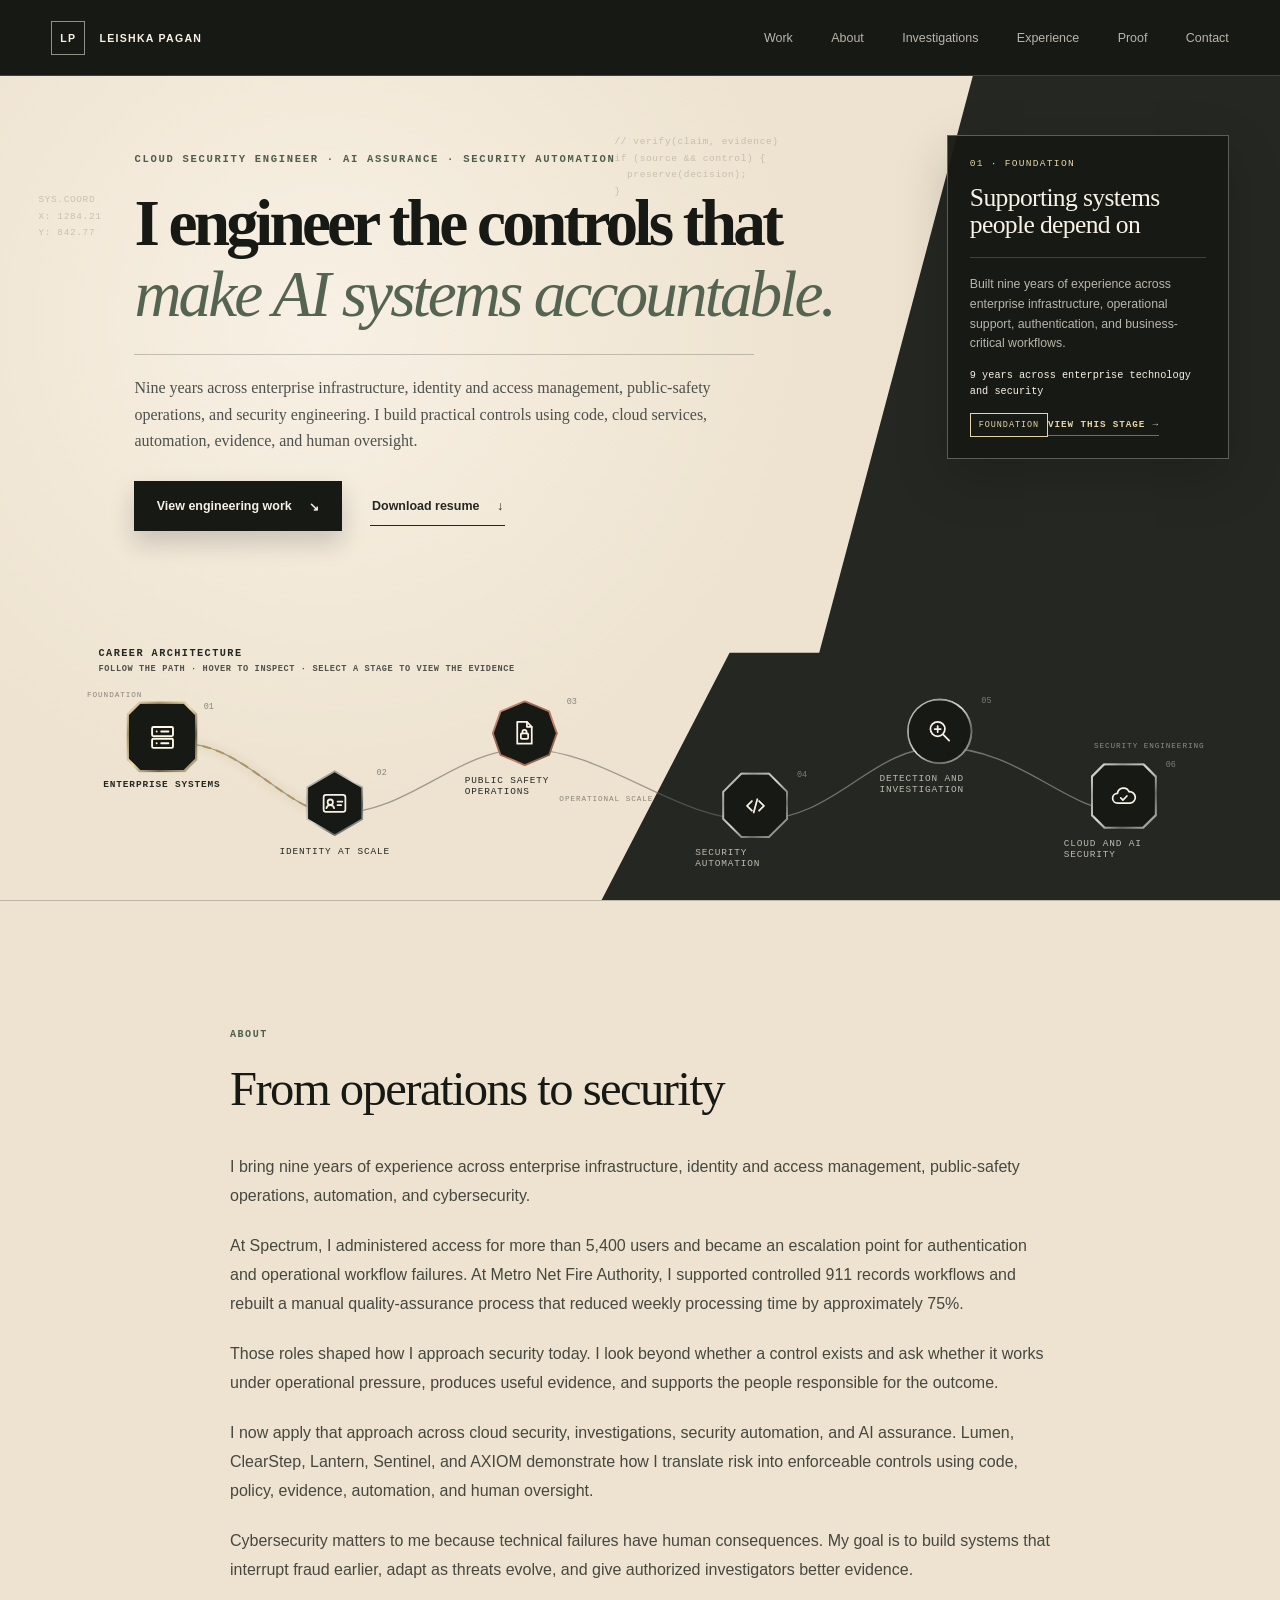
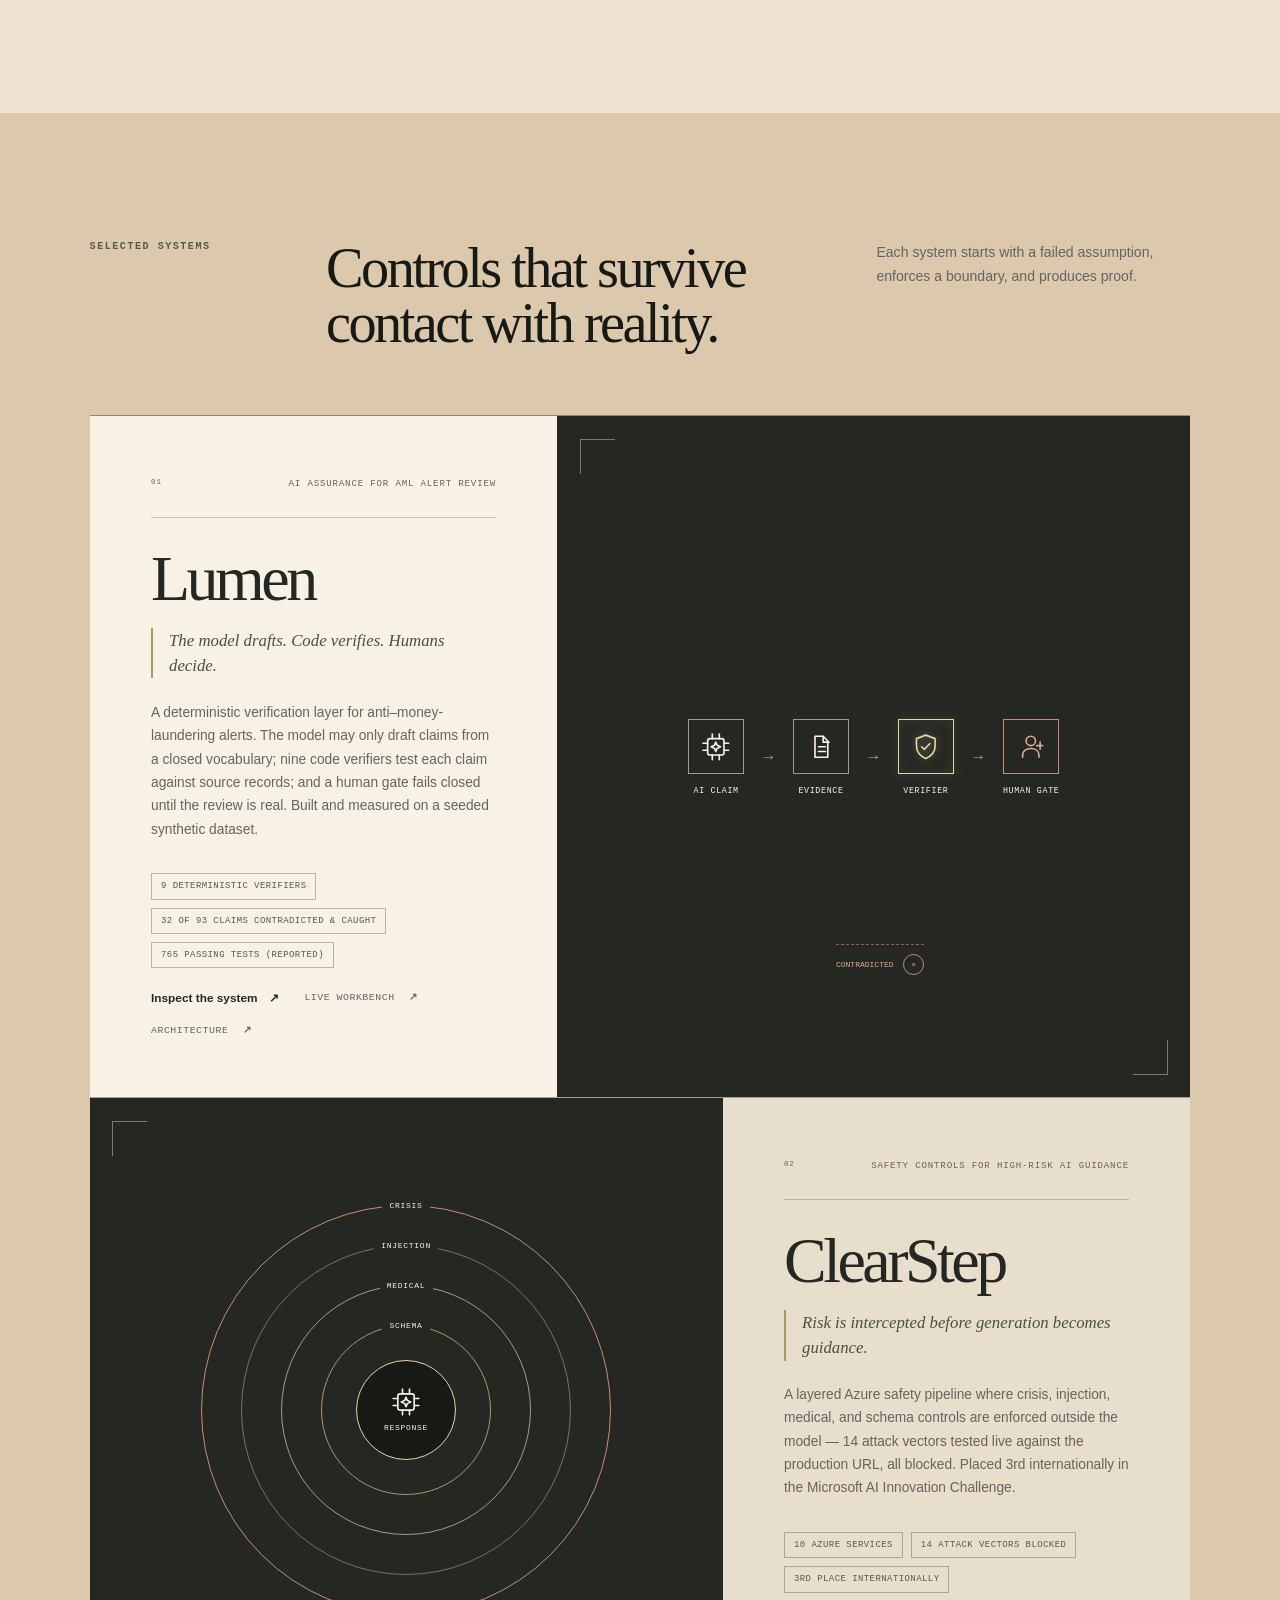
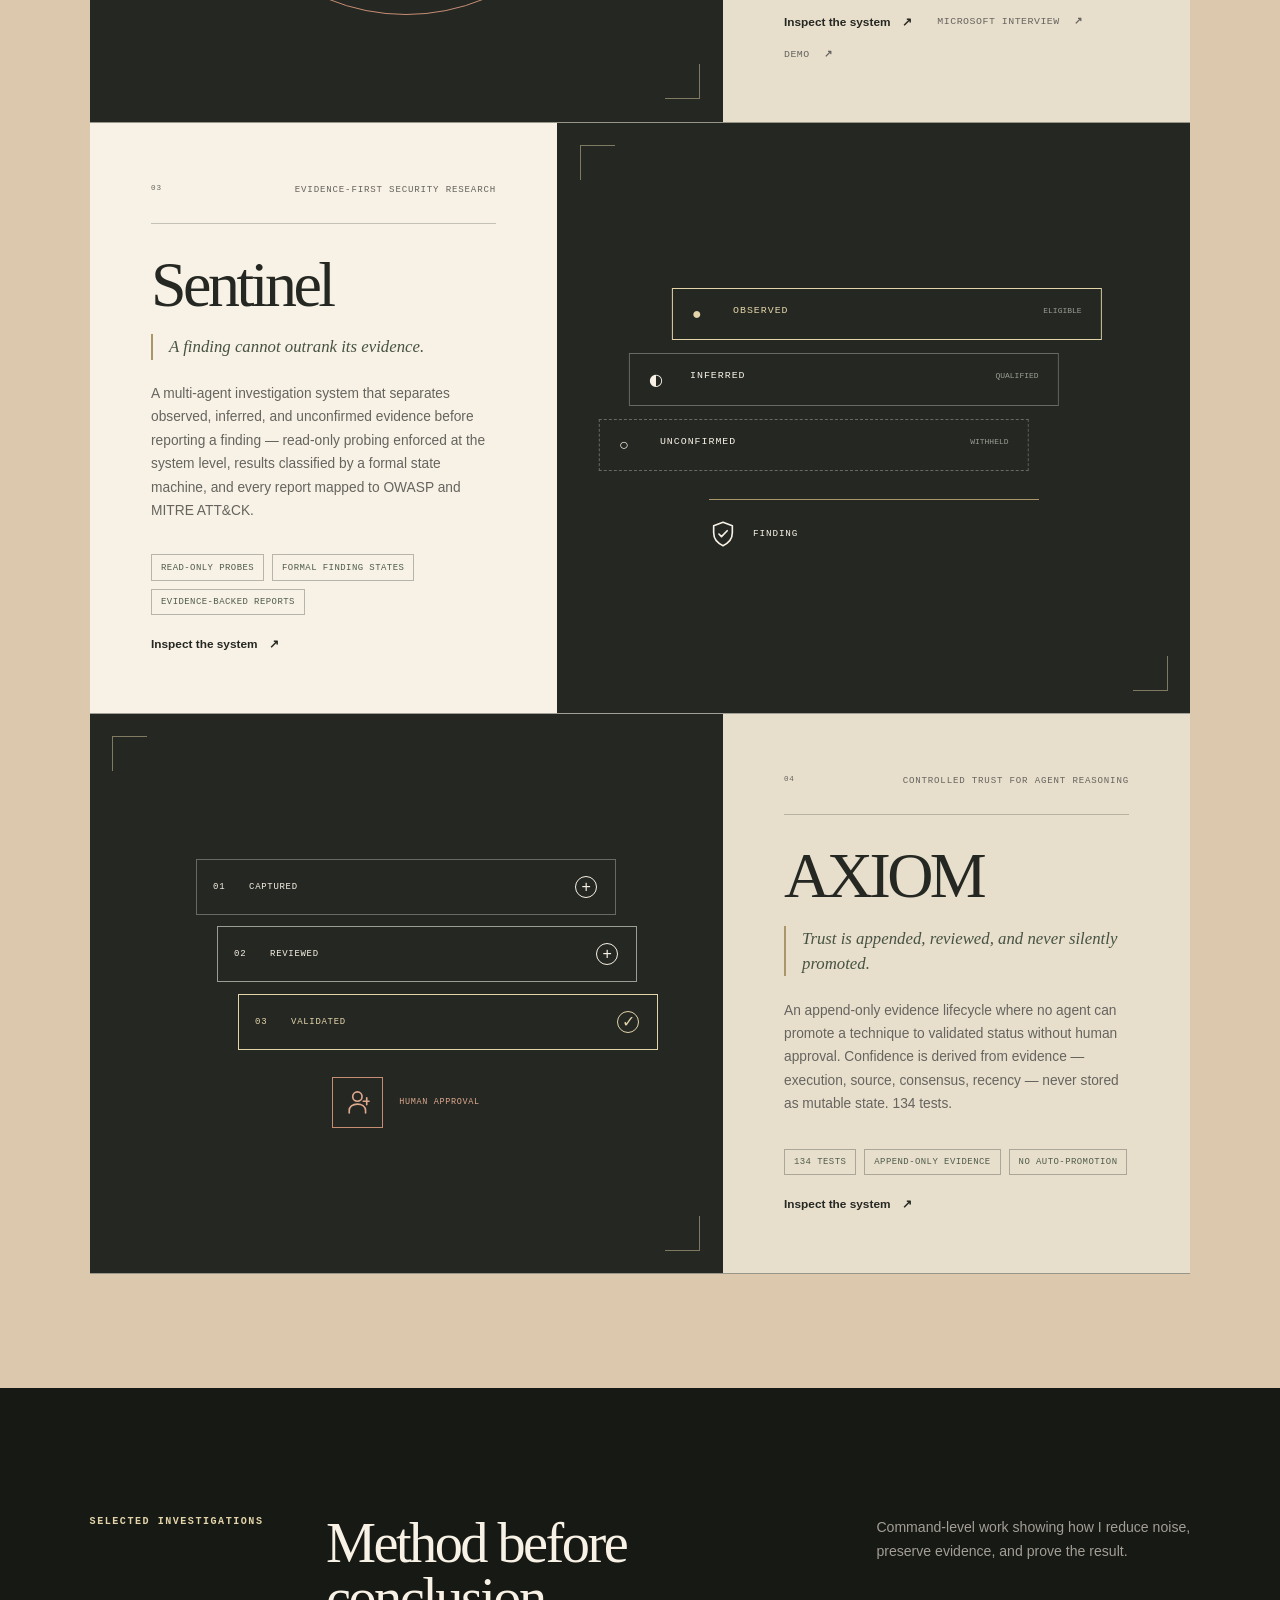
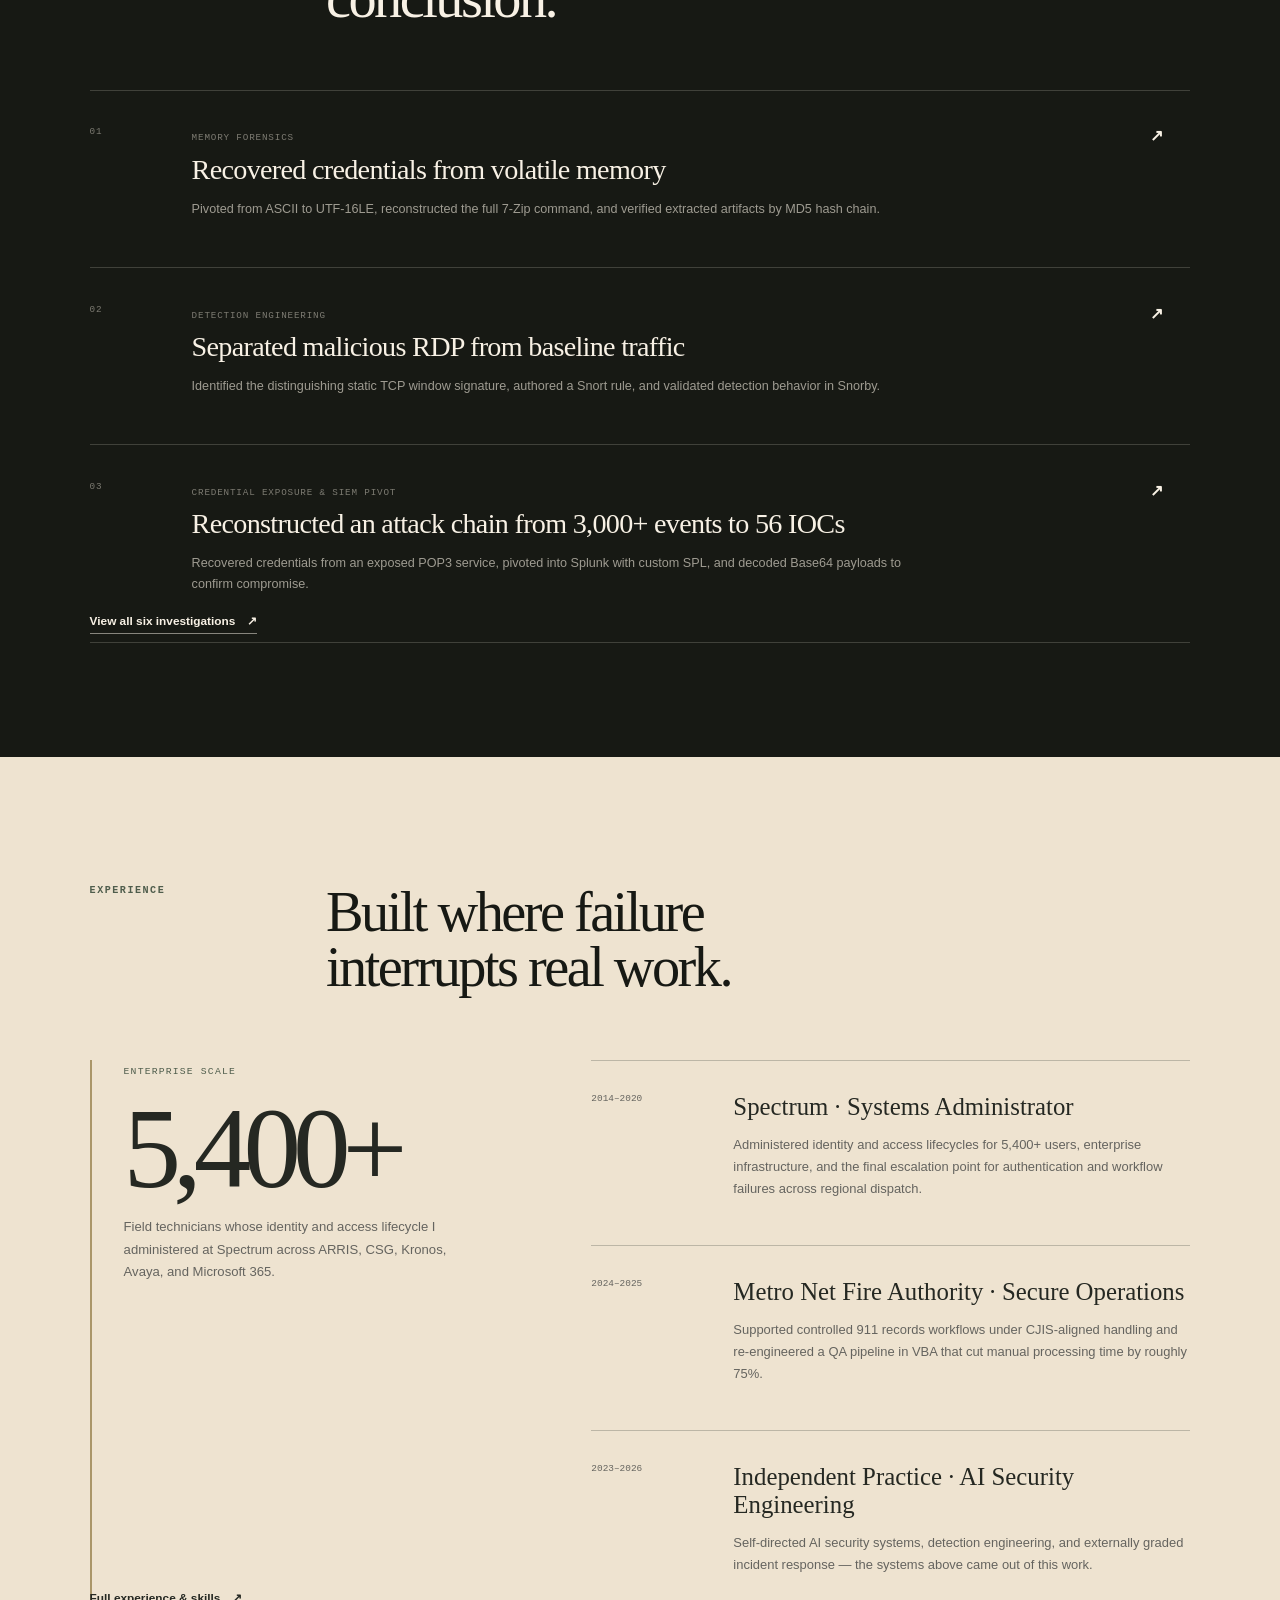
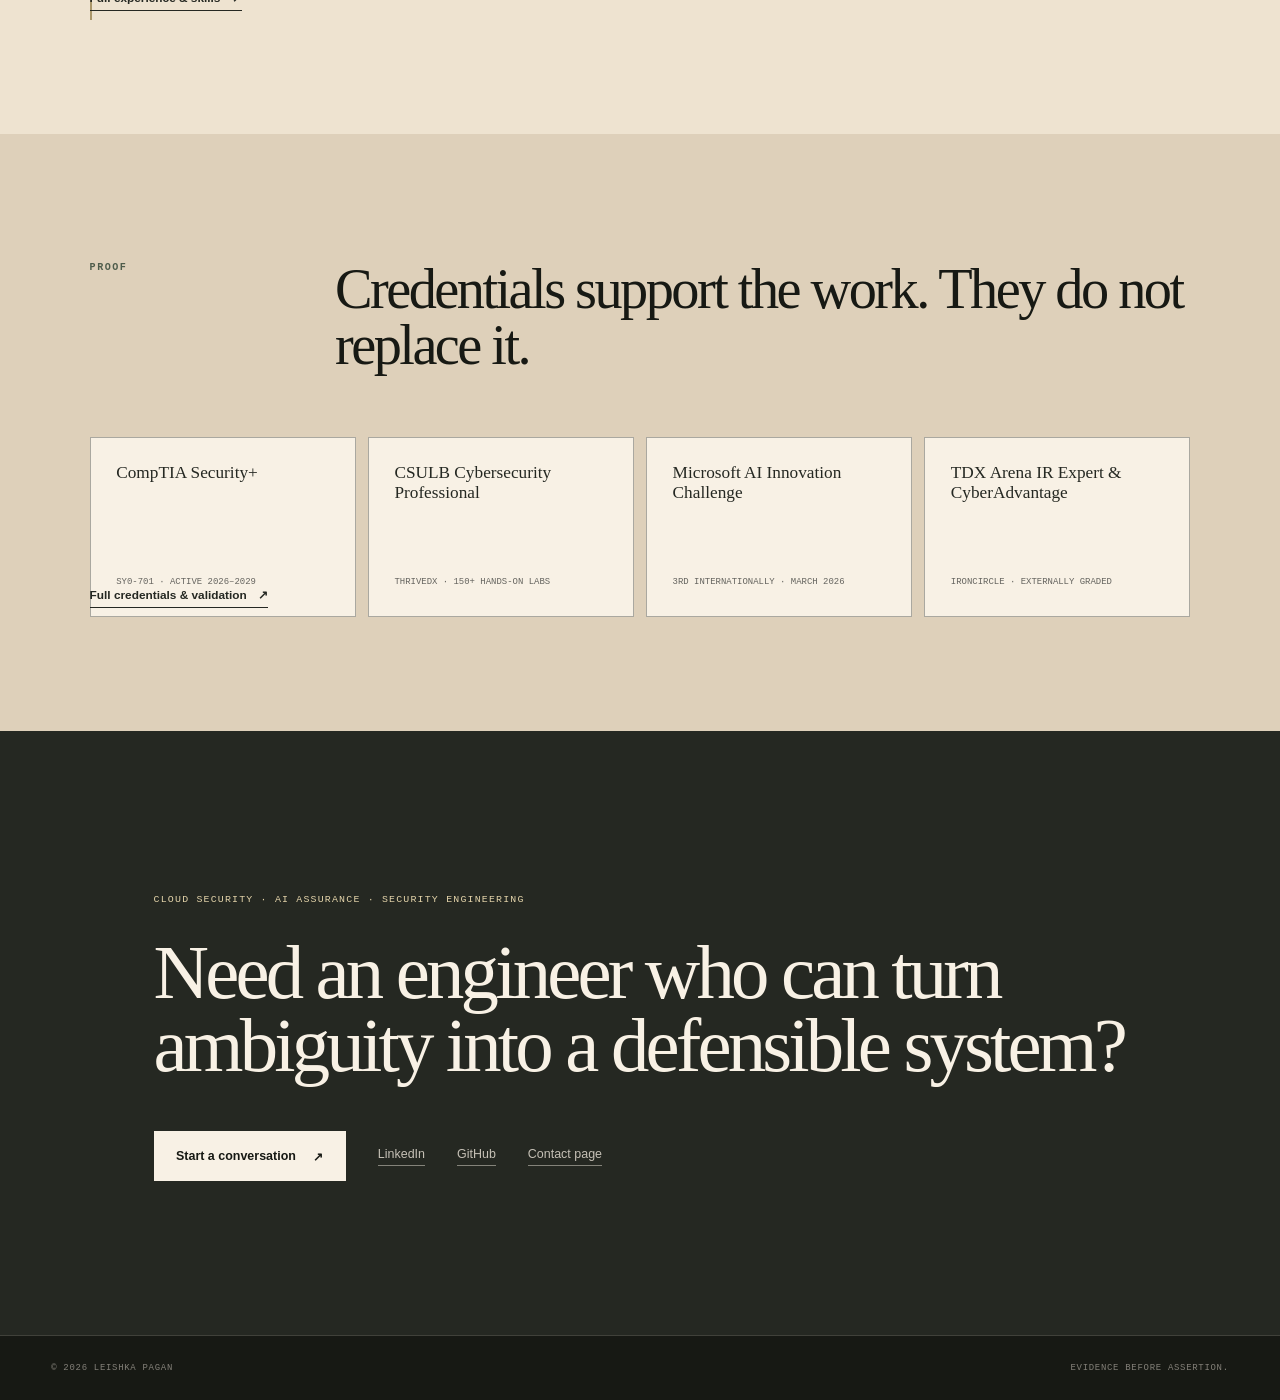
==== commit 562be487: "Rewrite About section for recruiter clarity Tighter recruiter-focused career story: heading "From op" ====
--- a/index.html
+++ b/index.html
@@ -195,7 +195,7 @@
 .about-section { border-top: 1px solid var(--line); }
 .about-inner { margin: 0 auto; max-width: 820px; }
 .about-eyebrow { color: #4f5d4c; font: 700 .63rem "Courier New", monospace; letter-spacing: .15em; margin: 0 0 1.5rem; text-transform: uppercase; }
-.about-title { color: var(--ink-deep); font: 500 clamp(2.3rem, 3.8vw, 3.6rem)/1.04 Georgia, serif; letter-spacing: -.032em; margin: 0 0 2.4rem; }
+.about-title { color: var(--ink-deep); font: 500 clamp(2.3rem, 3.8vw, 3.6rem)/1.04 Georgia, serif; letter-spacing: -.032em; margin: 0 0 2.4rem; text-wrap: balance; }
 .about-body p { color: #45483f; font-size: 1rem; line-height: 1.8; margin: 0 0 1.35rem; }
 .about-body p:last-child { margin-bottom: 0; }
 .about-body .about-close { border-top: 1px solid var(--line); color: var(--ink-deep); font: italic 1.18rem/1.55 Georgia, serif; letter-spacing: -.01em; margin-top: 1.9rem; padding-top: 1.7rem; }
@@ -328,18 +328,19 @@
   .nav.open { display: flex; }
   .nav a { border-bottom: 1px solid var(--light-line); padding: 1rem 0; }
   .nav a::after { display: none; }
-  .hero { min-height: 1240px; padding-top: 68px; }
-  .hero::before { inset: 68px 0 0; }
-  .dark-field { clip-path: polygon(100% 39%,100% 100%,0 100%,0 58%,55% 50%,100% 50%); inset: 68px 0 0; }
-  .code-a { display: none; }
-  .code-b { left: auto; right: 1rem; top: 7rem; }
-  .hero-copy { left: 1.25rem; top: 112px; width: calc(100% - 2.5rem); }
+  /* Mobile hero: normal document flow (no absolute offsets). Reading order:
+     copy -> detail panel -> career architecture. */
+  .hero { min-height: 0; overflow: visible; padding-top: 68px; }
+  .hero::before { display: none; }
+  .dark-field { display: none; }
+  .code-a, .code-b { display: none; }
+  .hero-copy { position: static; width: auto; max-width: none; padding: 2.5rem 1.25rem 0; }
   .hero h1 { font-size: clamp(3.1rem, 14vw, 4.6rem); }
   .intro { font-size: .93rem; }
   .actions { align-items: flex-start; flex-direction: column; gap: .7rem; }
-  .control-detail { left: 1.25rem; right: auto; top: 660px; width: calc(100% - 2.5rem); }
-  .architecture { bottom: 48px; padding: 0 1rem; }
-  .architecture-title { color: var(--paper); margin-left: .2rem; }
+  .control-detail { position: static; width: auto; margin: 2.75rem 1.25rem 0; }
+  .architecture { position: static; width: auto; margin-top: 3rem; padding: 2.75rem 1.25rem 3.25rem; background: var(--ink); }
+  .architecture-title { color: var(--paper); margin-left: 0; }
   .architecture-title small { color: rgba(248,241,229,.52); }
   .route { display: flex; gap: .6rem; min-height: 150px; overflow-x: auto; padding: .5rem .2rem 1rem; scroll-snap-type: x mandatory; }
   .route-map, .route-note { display: none; }
@@ -391,13 +392,13 @@
 <section class="section about-section" id="about" aria-labelledby="about-title">
 <div class="about-inner">
 <p class="about-eyebrow">About</p>
-<h2 class="about-title" id="about-title">My path into security engineering</h2>
+<h2 class="about-title" id="about-title">From operations to security</h2>
 <div class="about-body">
-<p>My career began in enterprise systems, where I administered identity and access for more than 5,400 users and supported the infrastructure behind regional field operations. I became the escalation point when authentication and operational workflows failed. That experience taught me that security is not separate from the business. It determines whether people can work, whether systems remain available, and whether critical operations continue.</p>
-<p>At Metro Net Fire Authority, the consequences became clearer. I supported controlled 911 records workflows under CJIS-aligned handling requirements and rebuilt a manual quality-assurance process in VBA, reducing weekly processing time by approximately 75%. That work strengthened the approach I still use today: understand the operation, identify where risk enters, and engineer a control that people can actually use.</p>
-<p>Today, I apply that background to cloud security, investigations, automation, and AI assurance. I have built systems that enforce AI safety policies, verify generated claims against evidence, preserve human approval, classify security findings, and prevent trust from being promoted without review. Lumen, ClearStep, Lantern, Sentinel, and AXIOM demonstrate that approach, but they are not the limit of my experience.</p>
-<p>Cybersecurity matters to me because technical failures create human consequences. Fraud, identity theft, and deception can erase years of someone's work, especially for people who lack the knowledge or resources to recover. My goal is to build security systems that interrupt those threats earlier, adapt as tactics change, and provide authorized investigators with stronger evidence.</p>
-<p class="about-close">I do not only identify risk. I translate it into controls, test those controls, and document the results.</p>
+<p>I bring nine years of experience across enterprise infrastructure, identity and access management, public-safety operations, automation, and cybersecurity.</p>
+<p>At Spectrum, I administered access for more than 5,400 users and became an escalation point for authentication and operational workflow failures. At Metro Net Fire Authority, I supported controlled 911 records workflows and rebuilt a manual quality-assurance process that reduced weekly processing time by approximately 75%.</p>
+<p>Those roles shaped how I approach security today. I look beyond whether a control exists and ask whether it works under operational pressure, produces useful evidence, and supports the people responsible for the outcome.</p>
+<p>I now apply that approach across cloud security, investigations, security automation, and AI assurance. Lumen, ClearStep, Lantern, Sentinel, and AXIOM demonstrate how I translate risk into enforceable controls using code, policy, evidence, automation, and human oversight.</p>
+<p>Cybersecurity matters to me because technical failures have human consequences. My goal is to build systems that interrupt fraud earlier, adapt as threats evolve, and give authorized investigators better evidence.</p>
 </div>
 </div>
 </section>
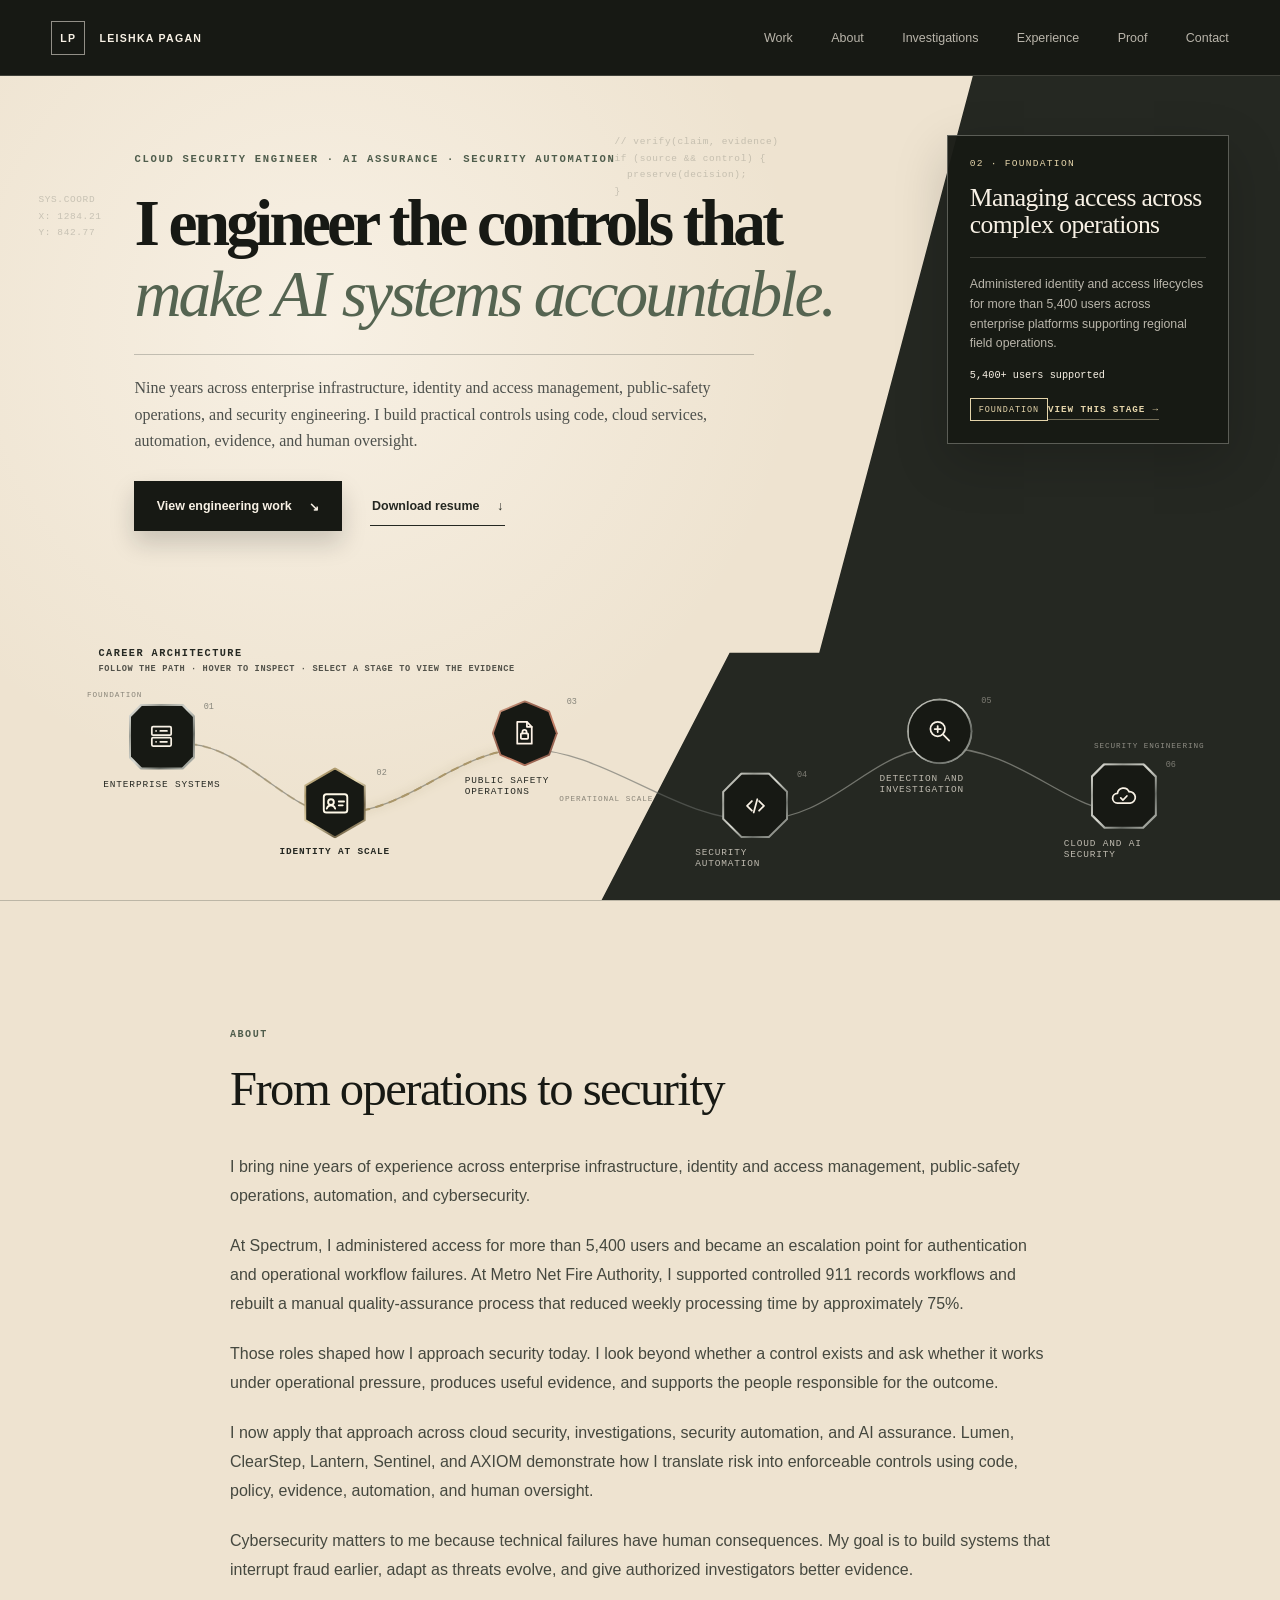
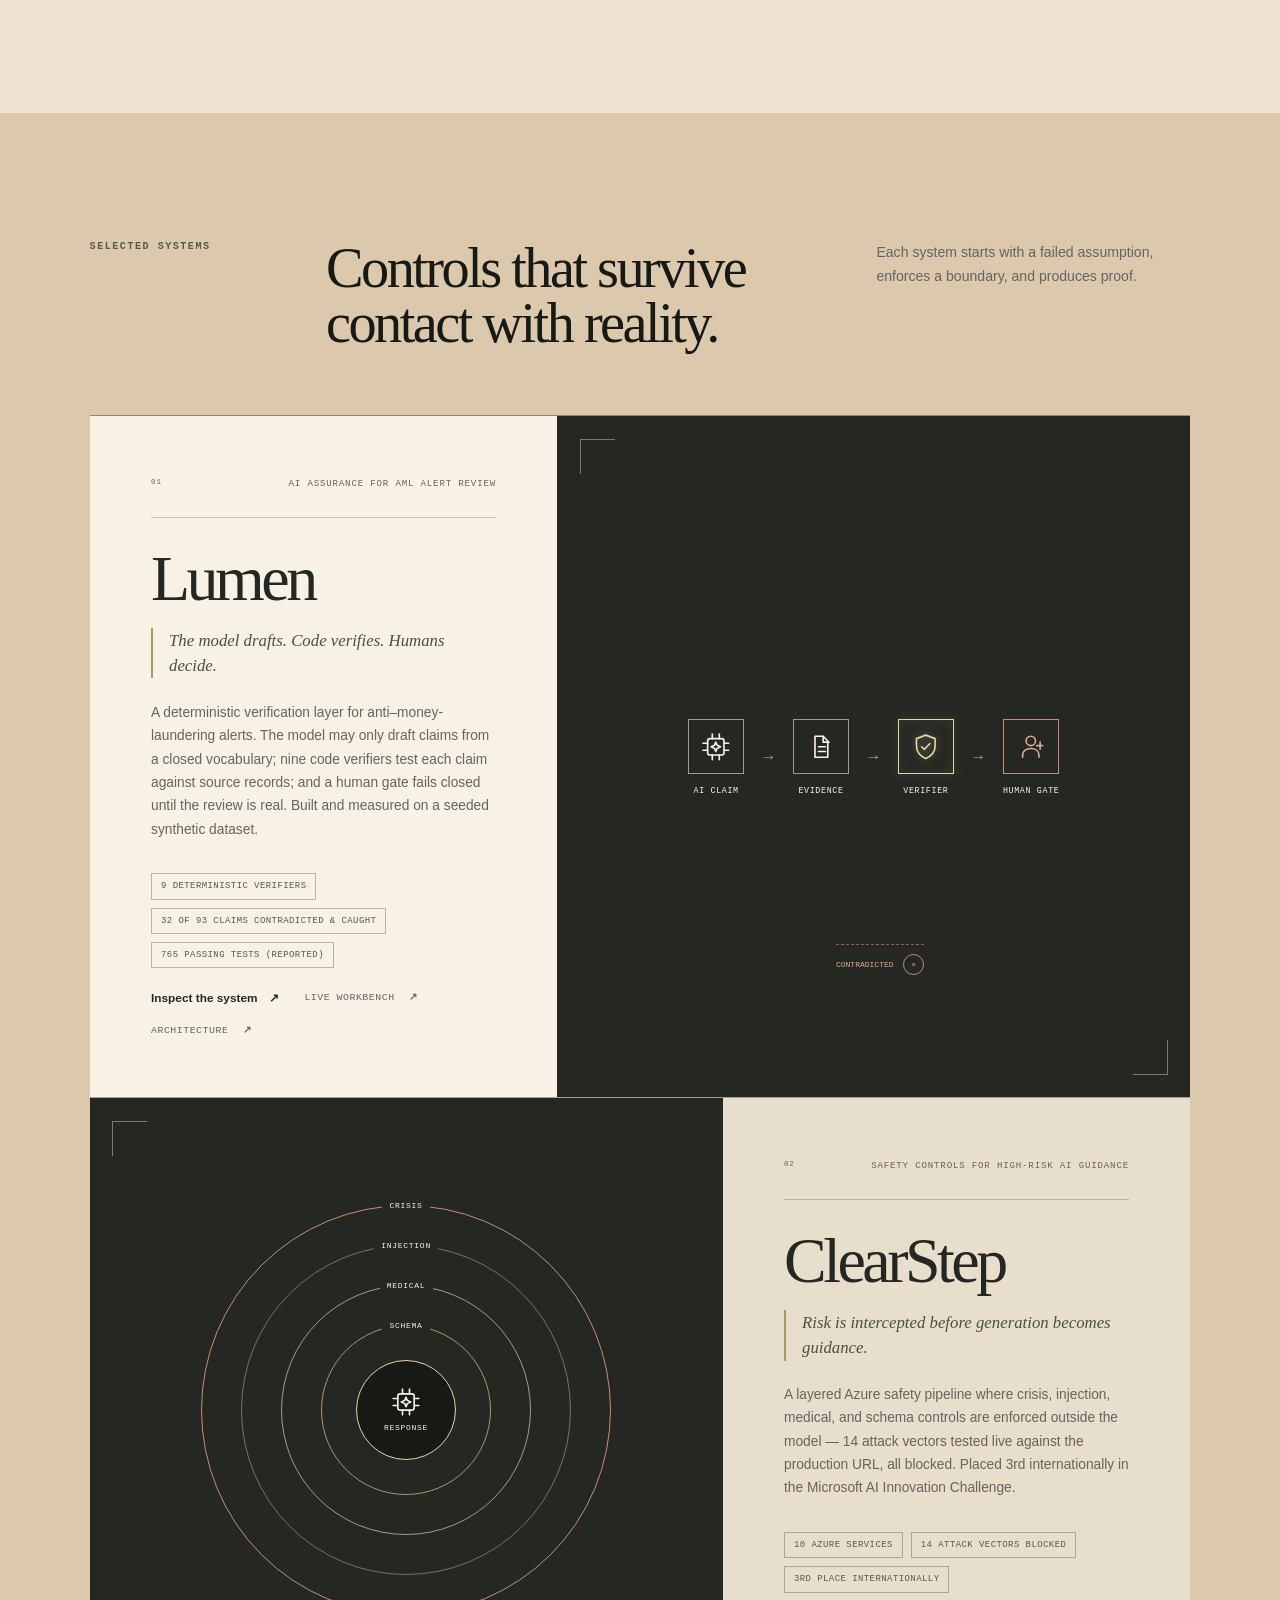
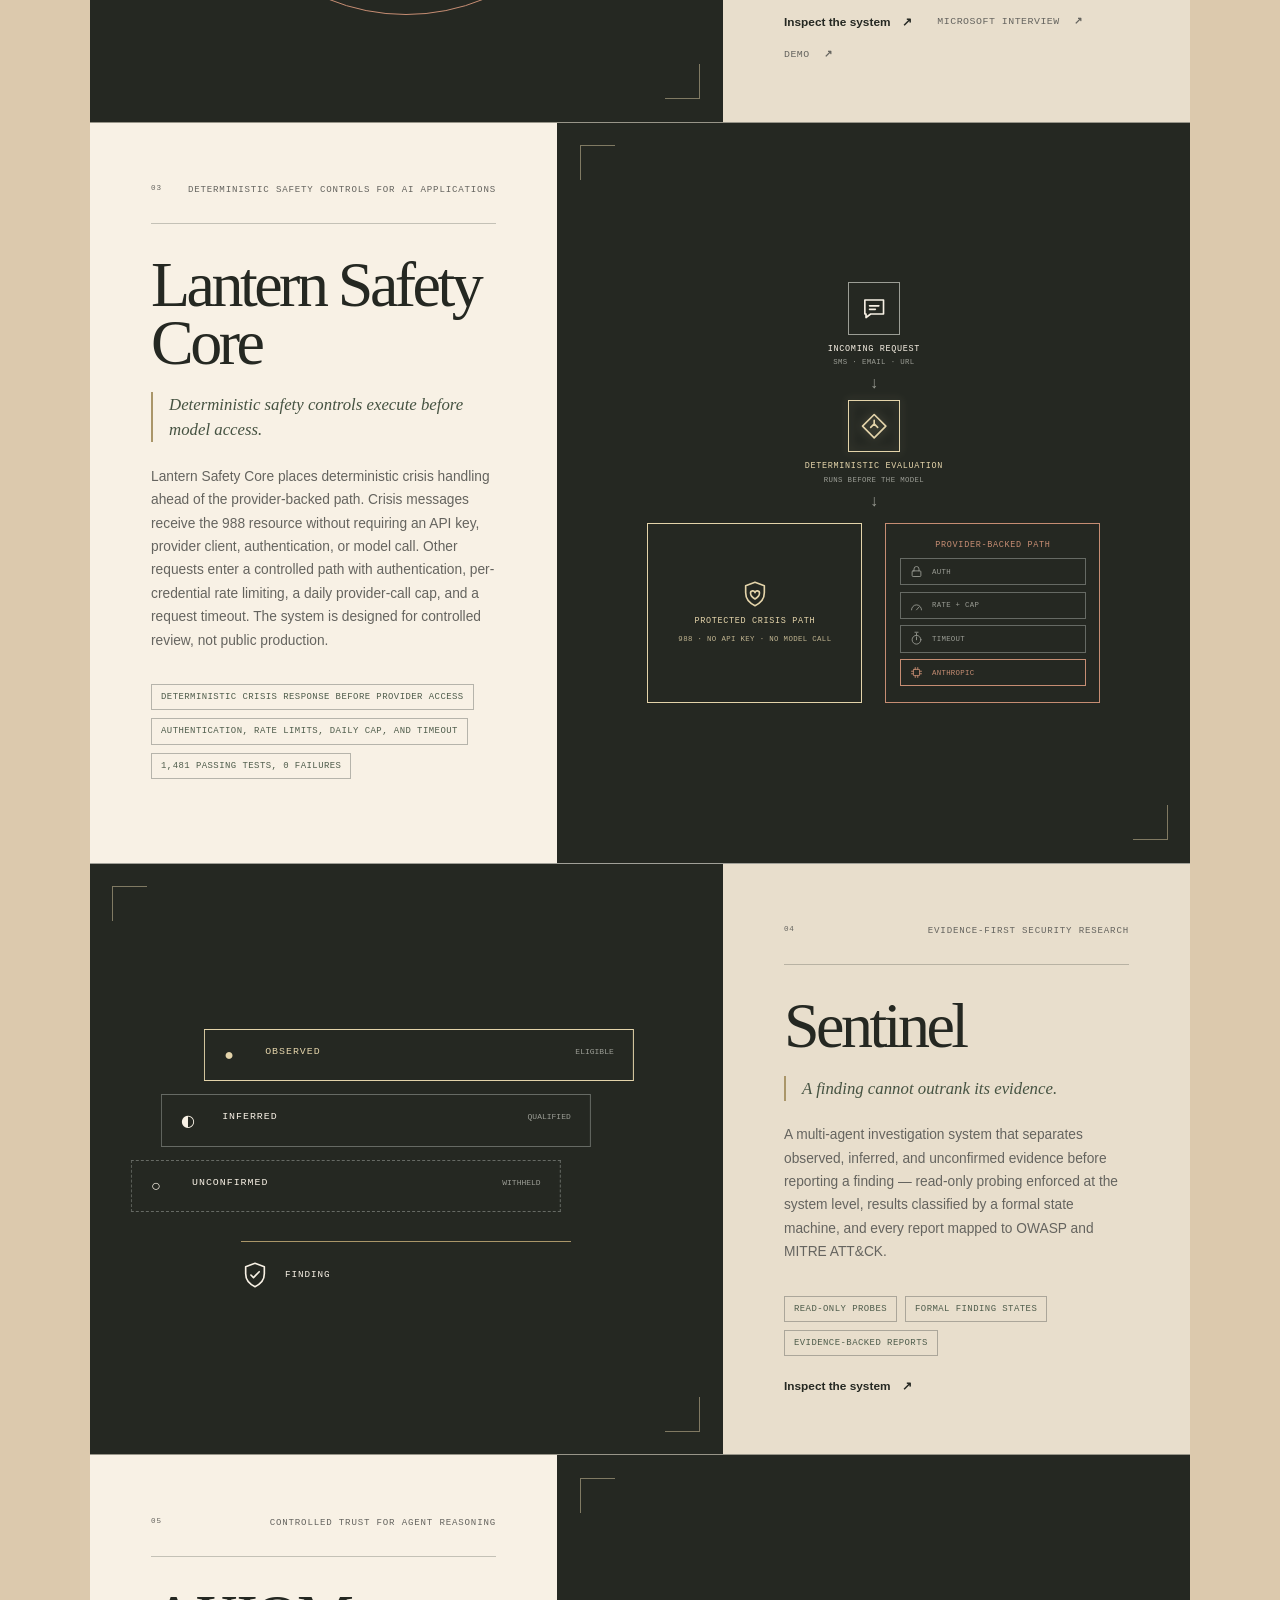
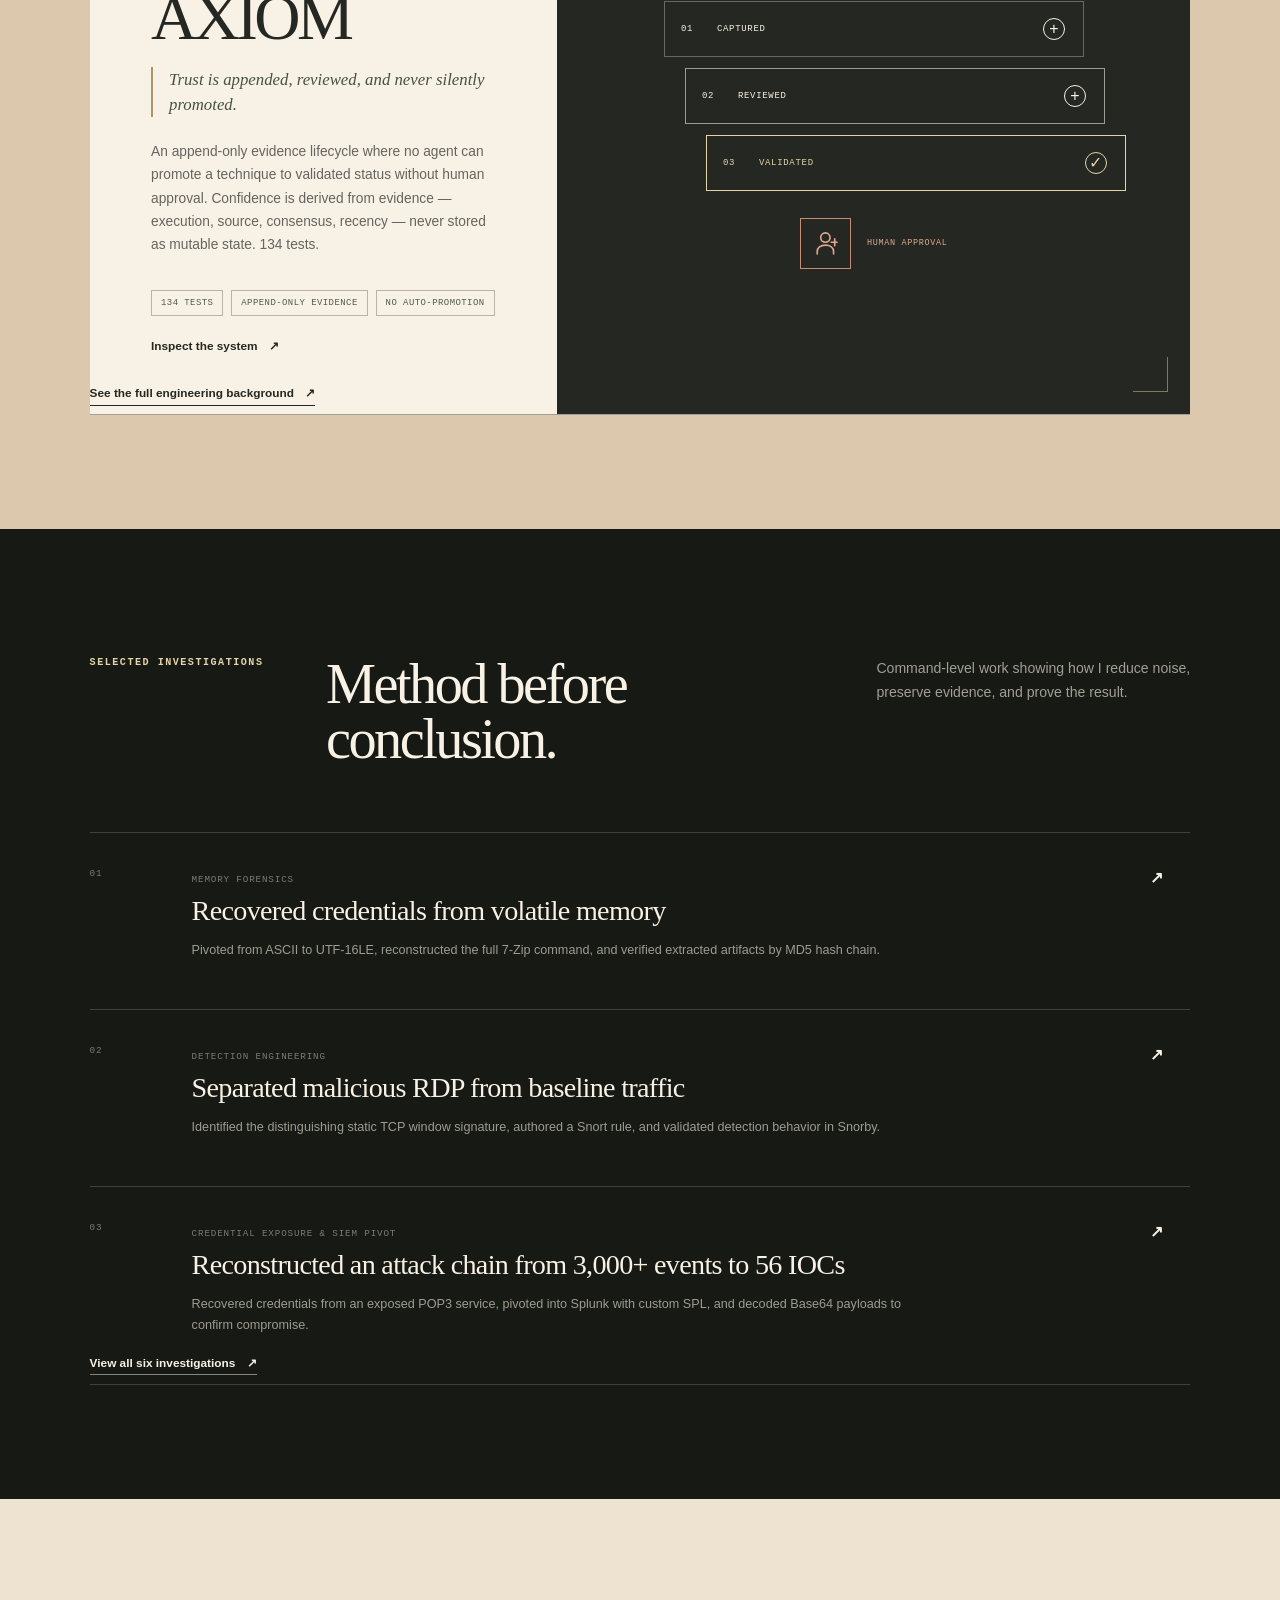
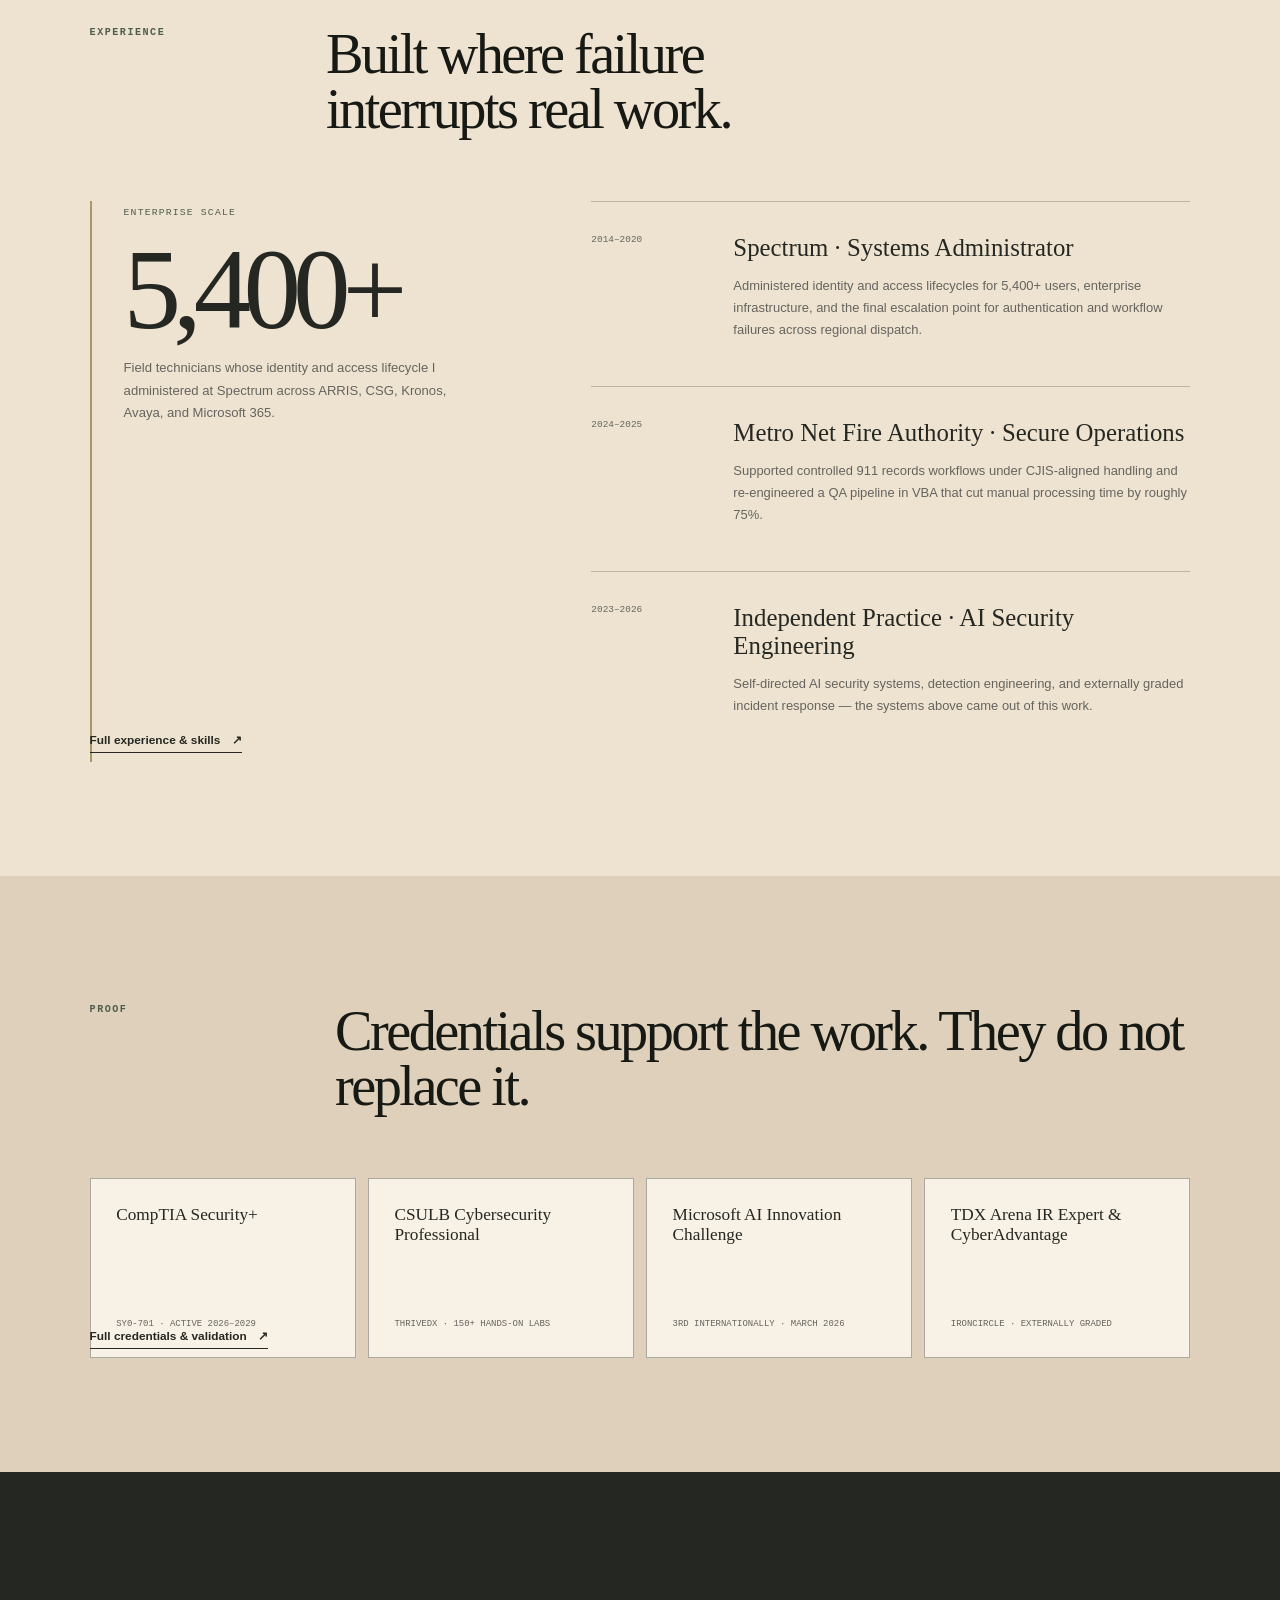
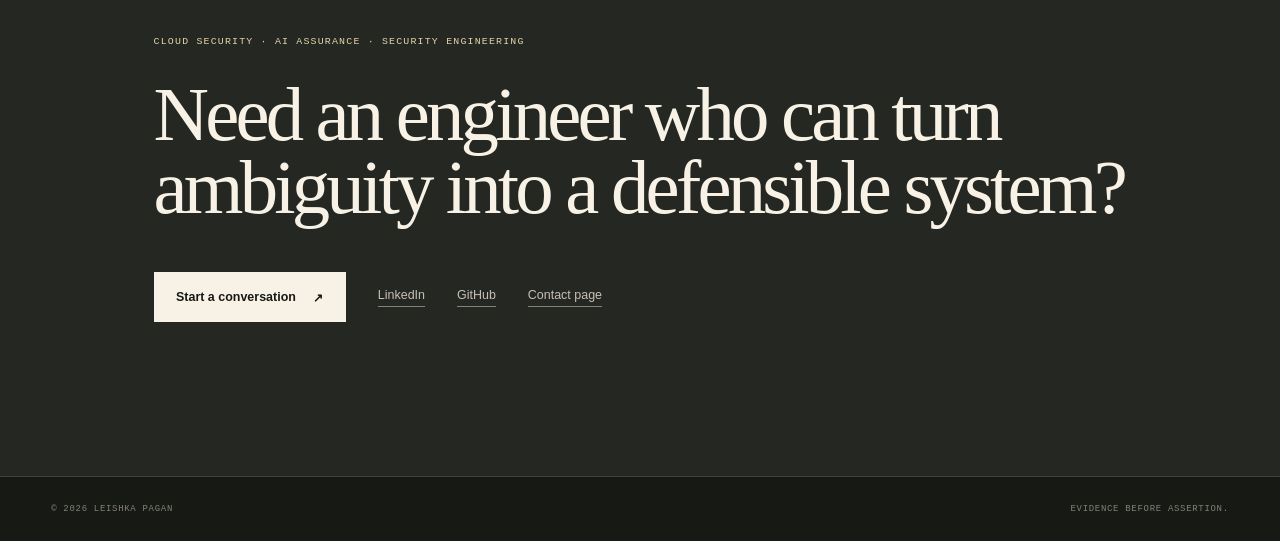
==== commit b043acb0: "Add verified Lantern Safety Core portfolio card Co-Authored-By: Claude Opus 4.8 <noreply@anthropic.c" ====
--- a/index.html
+++ b/index.html
@@ -266,6 +266,30 @@
 .human-seal { align-items: center; color: #dea88e; display: flex; gap: 1rem; margin-top: 1rem; }
 .human-seal svg { border: 1px solid var(--copper); box-sizing: content-box; padding: .65rem; }
 .human-seal span { font: .53rem "Courier New",monospace; letter-spacing: .08em; text-transform: uppercase; }
+
+.lantern-flow { align-items: center; display: flex; flex-direction: column; gap: .55rem; width: 100%; }
+.lantern-arrow { color: var(--platinum-mid); font-weight: 400; line-height: 1; }
+.lantern-stage { align-items: center; display: flex; flex-direction: column; gap: .55rem; text-align: center; }
+.lantern-stage svg { border: 1px solid var(--platinum-mid); box-sizing: content-box; padding: .7rem; }
+.lantern-stage span { display: block; font: .53rem "Courier New",monospace; letter-spacing: .08em; text-transform: uppercase; }
+.lantern-stage small { color: var(--platinum-mid); display: block; font: .46rem "Courier New",monospace; letter-spacing: .05em; margin-top: .3rem; text-transform: uppercase; }
+.stage-gate svg { border-color: var(--champagne); color: var(--champagne); filter: drop-shadow(0 0 5px rgba(228,212,170,.4)); }
+.stage-gate span { color: var(--champagne); }
+.lantern-fork { align-items: stretch; display: flex; flex-wrap: wrap; gap: clamp(.7rem,1.8vw,1.5rem); justify-content: center; margin-top: .35rem; width: 100%; }
+.lantern-path { align-items: center; border: 1px solid; display: flex; flex: 1 1 140px; flex-direction: column; gap: .5rem; justify-content: center; max-width: 215px; padding: 1rem .85rem; text-align: center; }
+.path-crisis { border-color: var(--champagne); color: var(--champagne); }
+.path-crisis > span { font: .53rem "Courier New",monospace; letter-spacing: .08em; text-transform: uppercase; }
+.path-crisis small { color: rgba(228,212,170,.82); font: .46rem/1.55 "Courier New",monospace; letter-spacing: .05em; text-transform: uppercase; }
+.path-provider { border-color: var(--copper); color: var(--copper); gap: .4rem; }
+.provider-label { font: .53rem "Courier New",monospace; letter-spacing: .08em; margin-bottom: .1rem; text-transform: uppercase; }
+.control-chip { align-items: center; border: 1px solid var(--platinum-shadow); color: var(--platinum-mid); display: flex; gap: .5rem; padding: .32rem .5rem; width: 100%; }
+.control-chip svg { flex: none; height: 15px; width: 15px; }
+.control-chip small { font: .46rem "Courier New",monospace; letter-spacing: .04em; text-transform: uppercase; }
+.control-chip.model { border-color: var(--copper); color: var(--copper); }
+.case-study.is-visible .lantern-stage, .case-study.is-visible .lantern-path { animation: evidence-arrive .55s both; }
+.case-study.is-visible .stage-gate { animation-delay: .16s; }
+.case-study.is-visible .path-crisis { animation-delay: .32s; }
+.case-study.is-visible .path-provider { animation-delay: .48s; }
 
 .case-study.is-visible .diagram-node, .case-study.is-visible .evidence-state, .case-study.is-visible .ledger-entry { animation: evidence-arrive .55s both; }
 .case-study.is-visible .diagram-node:nth-of-type(2), .case-study.is-visible .evidence-state:nth-child(2), .case-study.is-visible .ledger-entry:nth-child(2) { animation-delay: .16s; }
@@ -411,12 +435,16 @@
   <div class="case-copy"><div class="project-top"><small>02</small><span>Safety controls for high-risk AI guidance</span></div><h3>ClearStep</h3><blockquote>Risk is intercepted before generation becomes guidance.</blockquote><p>A layered Azure safety pipeline where crisis, injection, medical, and schema controls are enforced outside the model — 14 attack vectors tested live against the production URL, all blocked. Placed 3rd internationally in the Microsoft AI Innovation Challenge.</p><ul><li>10 Azure services</li><li>14 attack vectors blocked</li><li>3rd place internationally</li></ul><div class="case-links"><a href="https://github.com/leishka-pagan/ClearStep">Inspect the system <b>↗</b></a><a class="secondary" href="https://lnkd.in/g9WC38D5">Microsoft interview <b>↗</b></a><a class="secondary" href="https://lnkd.in/gpNZeAFD">Demo <b>↗</b></a></div></div>
   <div class="system-diagram clearstep-diagram" aria-label="ClearStep layered safety boundary"><div class="safety-core"><svg viewBox="0 0 24 24" aria-hidden="true"><rect x="5" y="5" width="14" height="14" rx="2"/><path d="M9 1v4M15 1v4M9 19v4M15 19v4M1 9h4M19 9h4M1 15h4M19 15h4"/><path d="m12 8 1.1 2.6L16 12l-2.9 1.4L12 16l-1.1-2.6L8 12l2.9-1.4z"/></svg><span>Response</span></div><div class="safety-ring ring-schema"><span>Schema</span></div><div class="safety-ring ring-medical"><span>Medical</span></div><div class="safety-ring ring-injection"><span>Injection</span></div><div class="safety-ring ring-crisis"><span>Crisis</span></div></div>
 </article>
+<article class="case-study is-visible case-lantern">
+  <div class="case-copy"><div class="project-top"><small>03</small><span>Deterministic safety controls for AI applications</span></div><h3>Lantern Safety Core</h3><blockquote>Deterministic safety controls execute before model access.</blockquote><p>Lantern Safety Core places deterministic crisis handling ahead of the provider-backed path. Crisis messages receive the 988 resource without requiring an API key, provider client, authentication, or model call. Other requests enter a controlled path with authentication, per-credential rate limiting, a daily provider-call cap, and a request timeout. The system is designed for controlled review, not public production.</p><ul><li>Deterministic crisis response before provider access</li><li>Authentication, rate limits, daily cap, and timeout</li><li>1,481 passing tests, 0 failures</li></ul></div>
+  <div class="system-diagram lantern-diagram" aria-label="Lantern deterministic safety boundary: incoming request, deterministic evaluation, then either the protected 988 crisis response or the controlled provider path"><div class="lantern-flow"><div class="lantern-stage stage-in"><svg viewBox="0 0 24 24" aria-hidden="true"><path d="M4 5h16v12H9l-4 3v-3H4z"/><path d="M8 10h8M8 13h5"/></svg><div><span>Incoming request</span><small>SMS · email · URL</small></div></div><b class="lantern-arrow" aria-hidden="true">↓</b><div class="lantern-stage stage-gate"><svg viewBox="0 0 24 24" aria-hidden="true"><path d="M12 2 22 12 12 22 2 12Z"/><path d="M12 7v3M12 10l-3 3M12 10l3 3"/></svg><div><span>Deterministic evaluation</span><small>runs before the model</small></div></div><b class="lantern-arrow" aria-hidden="true">↓</b><div class="lantern-fork"><div class="lantern-path path-crisis"><svg viewBox="0 0 24 24" aria-hidden="true"><path d="M12 2 20 5v6c0 5.1-3.2 8.8-8 11-4.8-2.2-8-5.9-8-11V5z"/><path d="M12 16.3c-2.3-1.5-3.8-3-3.8-4.8a1.9 1.9 0 0 1 3.8-.6 1.9 1.9 0 0 1 3.8.6c0 1.8-1.5 3.3-3.8 4.8z"/></svg><span>Protected crisis path</span><small>988 · no API key · no model call</small></div><div class="lantern-path path-provider"><span class="provider-label">Provider-backed path</span><div class="control-chip"><svg viewBox="0 0 24 24" aria-hidden="true"><rect x="5" y="11" width="14" height="9" rx="1.5"/><path d="M8 11V8a4 4 0 0 1 8 0v3"/></svg><small>Auth</small></div><div class="control-chip"><svg viewBox="0 0 24 24" aria-hidden="true"><path d="M4 19a8 8 0 1 1 16 0"/><path d="M12 19l4-4.5"/></svg><small>Rate + cap</small></div><div class="control-chip"><svg viewBox="0 0 24 24" aria-hidden="true"><circle cx="12" cy="14" r="7"/><path d="M12 14V9.5M9.5 2h5M12 7V4"/></svg><small>Timeout</small></div><div class="control-chip model"><svg viewBox="0 0 24 24" aria-hidden="true"><rect x="7" y="7" width="10" height="10" rx="1"/><path d="M10 7V4M14 7V4M10 20v-3M14 20v-3M7 10H4M7 14H4M20 10h-3M20 14h-3"/></svg><small>Anthropic</small></div></div></div></div></div>
+</article>
 <article class="case-study is-visible case-sentinel">
-  <div class="case-copy"><div class="project-top"><small>03</small><span>Evidence-first security research</span></div><h3>Sentinel</h3><blockquote>A finding cannot outrank its evidence.</blockquote><p>A multi-agent investigation system that separates observed, inferred, and unconfirmed evidence before reporting a finding — read-only probing enforced at the system level, results classified by a formal state machine, and every report mapped to OWASP and MITRE ATT&amp;CK.</p><ul><li>Read-only probes</li><li>Formal finding states</li><li>Evidence-backed reports</li></ul><div class="case-links"><a href="https://github.com/leishka-pagan/Sentinel">Inspect the system <b>↗</b></a></div></div>
+  <div class="case-copy"><div class="project-top"><small>04</small><span>Evidence-first security research</span></div><h3>Sentinel</h3><blockquote>A finding cannot outrank its evidence.</blockquote><p>A multi-agent investigation system that separates observed, inferred, and unconfirmed evidence before reporting a finding — read-only probing enforced at the system level, results classified by a formal state machine, and every report mapped to OWASP and MITRE ATT&amp;CK.</p><ul><li>Read-only probes</li><li>Formal finding states</li><li>Evidence-backed reports</li></ul><div class="case-links"><a href="https://github.com/leishka-pagan/Sentinel">Inspect the system <b>↗</b></a></div></div>
   <div class="system-diagram sentinel-diagram" aria-label="Sentinel evidence classification"><div class="evidence-state observed"><i>●</i><span>Observed</span><small>eligible</small></div><div class="evidence-state inferred"><i>◐</i><span>Inferred</span><small>qualified</small></div><div class="evidence-state unconfirmed"><i>○</i><span>Unconfirmed</span><small>withheld</small></div><div class="finding-output"><svg viewBox="0 0 24 24" aria-hidden="true"><path d="M12 2 20 5v6c0 5.1-3.2 8.8-8 11-4.8-2.2-8-5.9-8-11V5z"/><path d="m8.5 12 2.2 2.2 4.9-5"/></svg><span>Finding</span></div></div>
 </article>
 <article class="case-study is-visible case-axiom">
-  <div class="case-copy"><div class="project-top"><small>04</small><span>Controlled trust for agent reasoning</span></div><h3>AXIOM</h3><blockquote>Trust is appended, reviewed, and never silently promoted.</blockquote><p>An append-only evidence lifecycle where no agent can promote a technique to validated status without human approval. Confidence is derived from evidence — execution, source, consensus, recency — never stored as mutable state. 134 tests.</p><ul><li>134 tests</li><li>Append-only evidence</li><li>No auto-promotion</li></ul><div class="case-links"><a href="https://github.com/leishka-pagan/AXIOM">Inspect the system <b>↗</b></a></div></div>
+  <div class="case-copy"><div class="project-top"><small>05</small><span>Controlled trust for agent reasoning</span></div><h3>AXIOM</h3><blockquote>Trust is appended, reviewed, and never silently promoted.</blockquote><p>An append-only evidence lifecycle where no agent can promote a technique to validated status without human approval. Confidence is derived from evidence — execution, source, consensus, recency — never stored as mutable state. 134 tests.</p><ul><li>134 tests</li><li>Append-only evidence</li><li>No auto-promotion</li></ul><div class="case-links"><a href="https://github.com/leishka-pagan/AXIOM">Inspect the system <b>↗</b></a></div></div>
   <div class="system-diagram axiom-diagram" aria-label="AXIOM append-only trust lifecycle"><div class="ledger-entry"><small>01</small><span>Captured</span><i>+</i></div><div class="ledger-entry entry-1"><small>02</small><span>Reviewed</span><i>+</i></div><div class="ledger-entry entry-2"><small>03</small><span>Validated</span><i>✓</i></div><div class="human-seal"><svg viewBox="0 0 24 24" aria-hidden="true"><path d="M12 3a4 4 0 1 0 0 8 4 4 0 0 0 0-8Z"/><path d="M5 21v-2c0-3.2 2.8-5.5 7-5.5s7 2.3 7 5.5v2"/><path d="M17 11h5M20 8v6"/></svg><span>Human approval</span></div></div>
 </article></div>
 <div class="section-more"><a href="experience.html">See the full engineering background <b>↗</b></a></div></section>
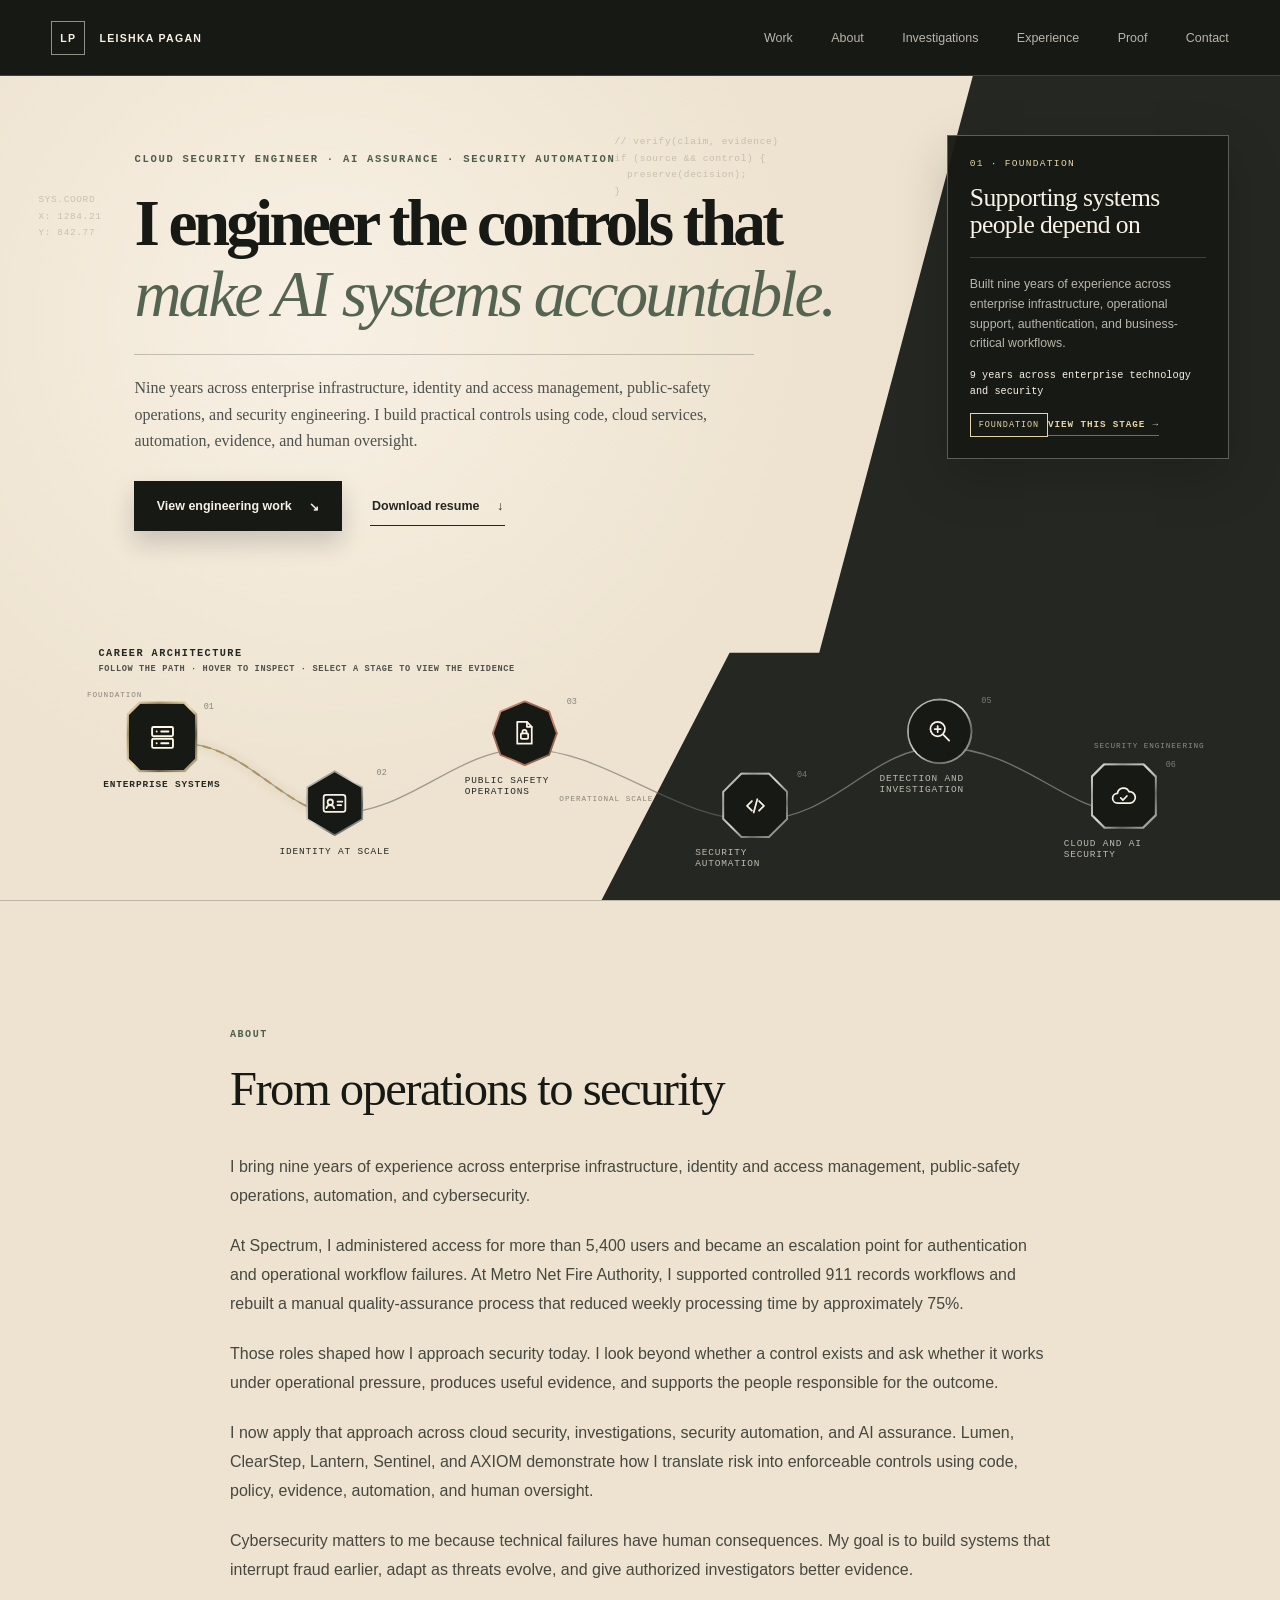
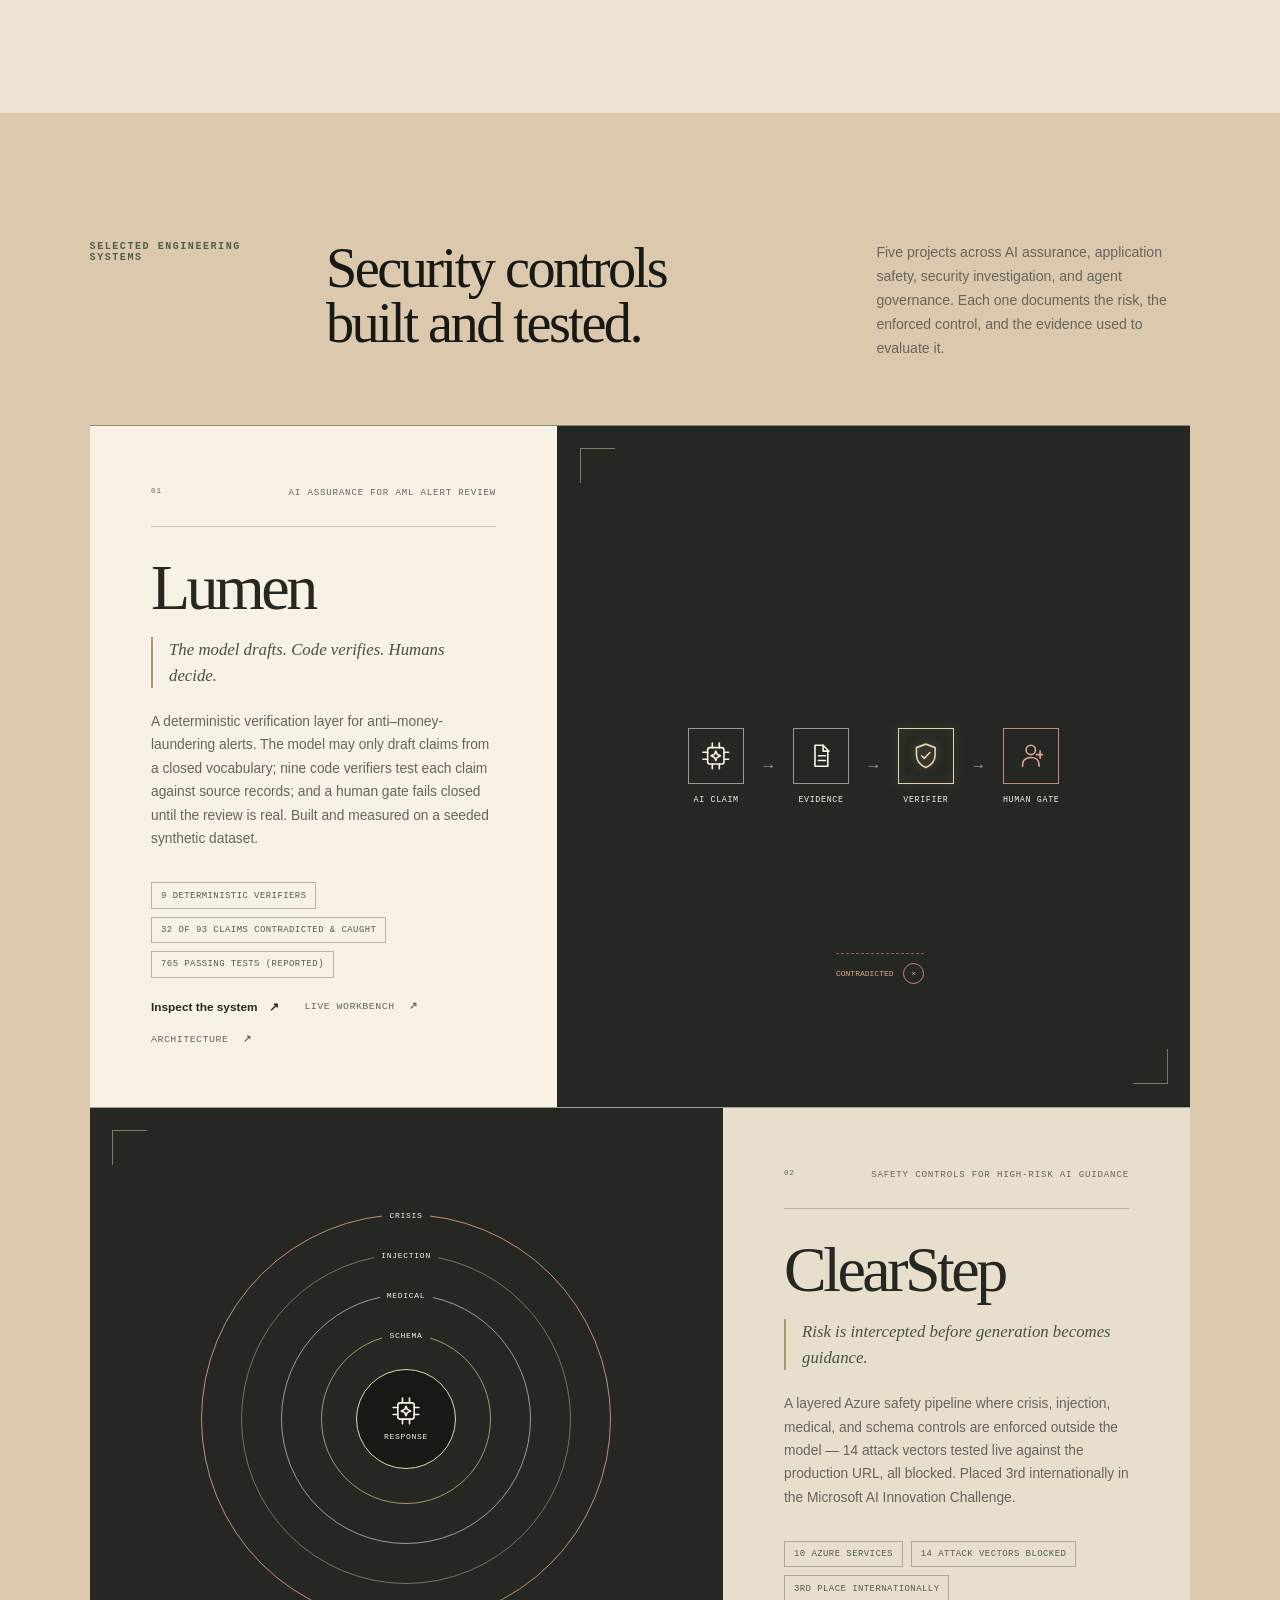
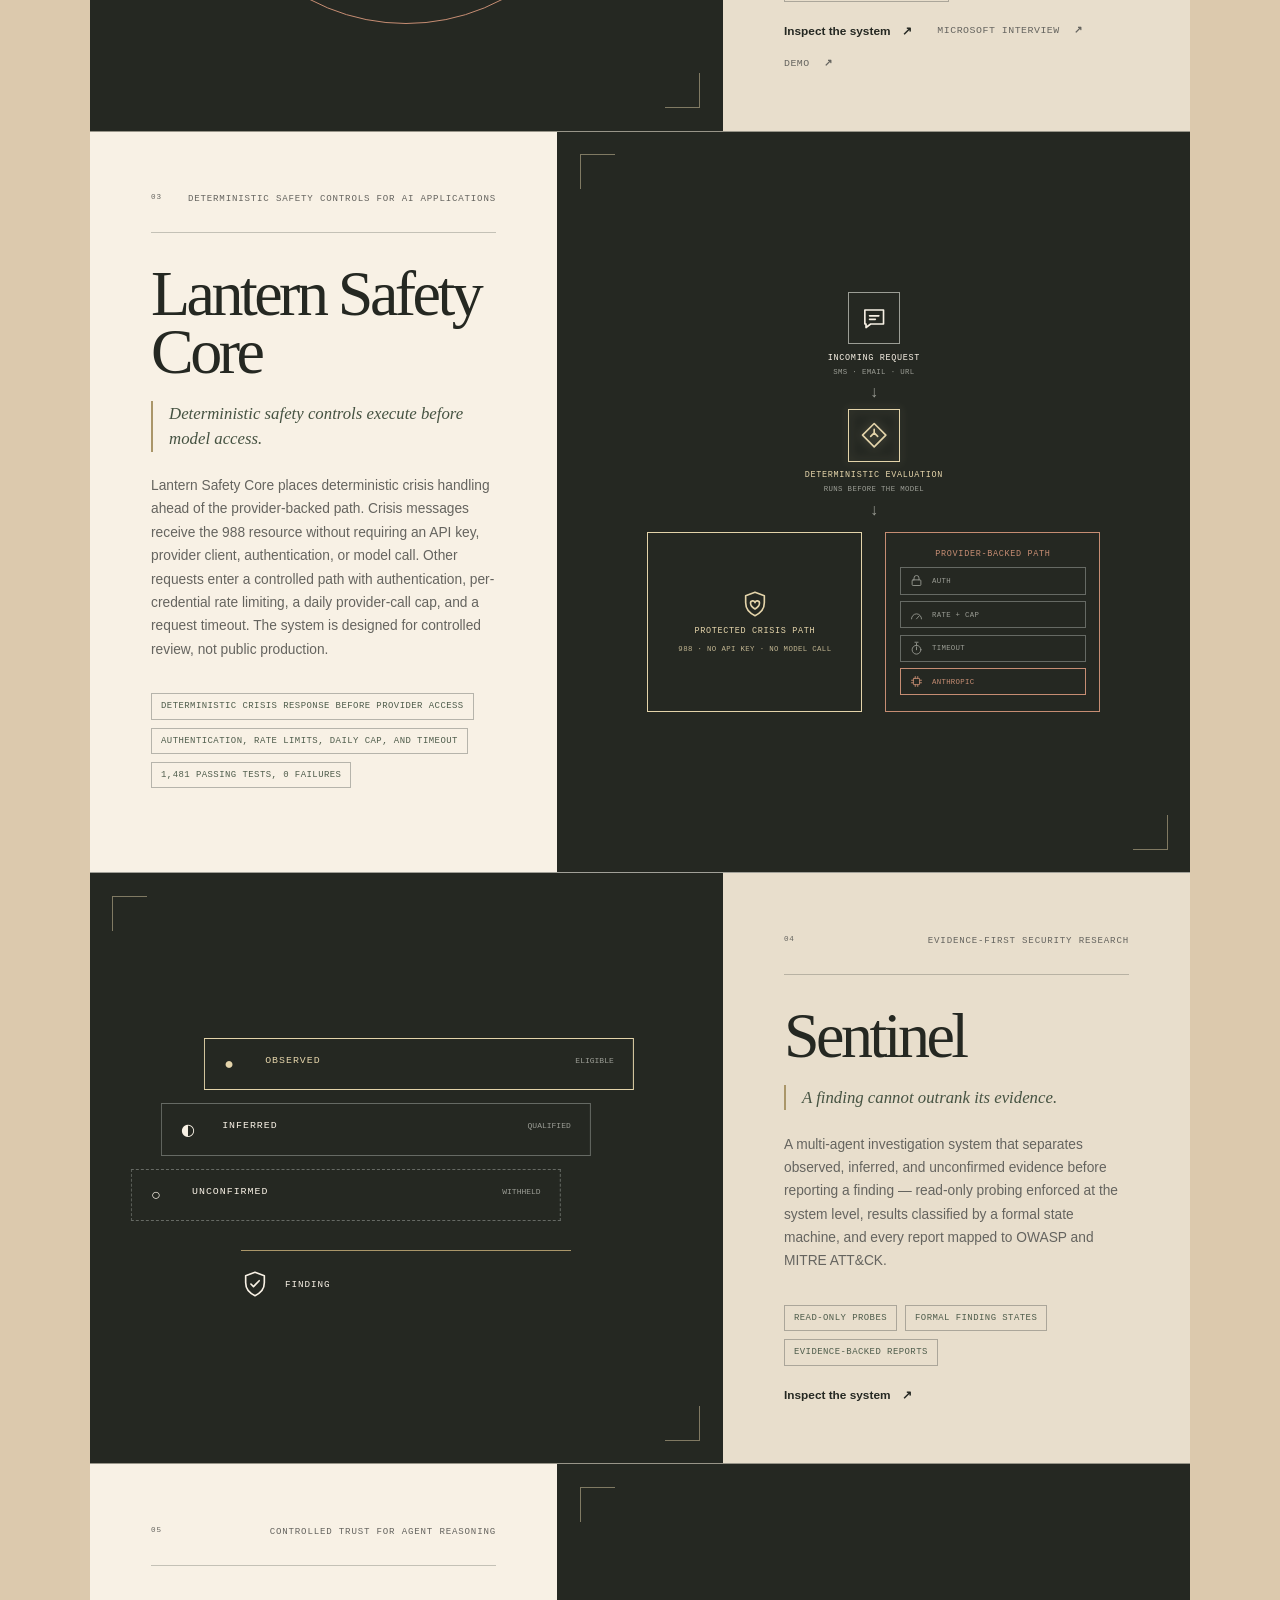
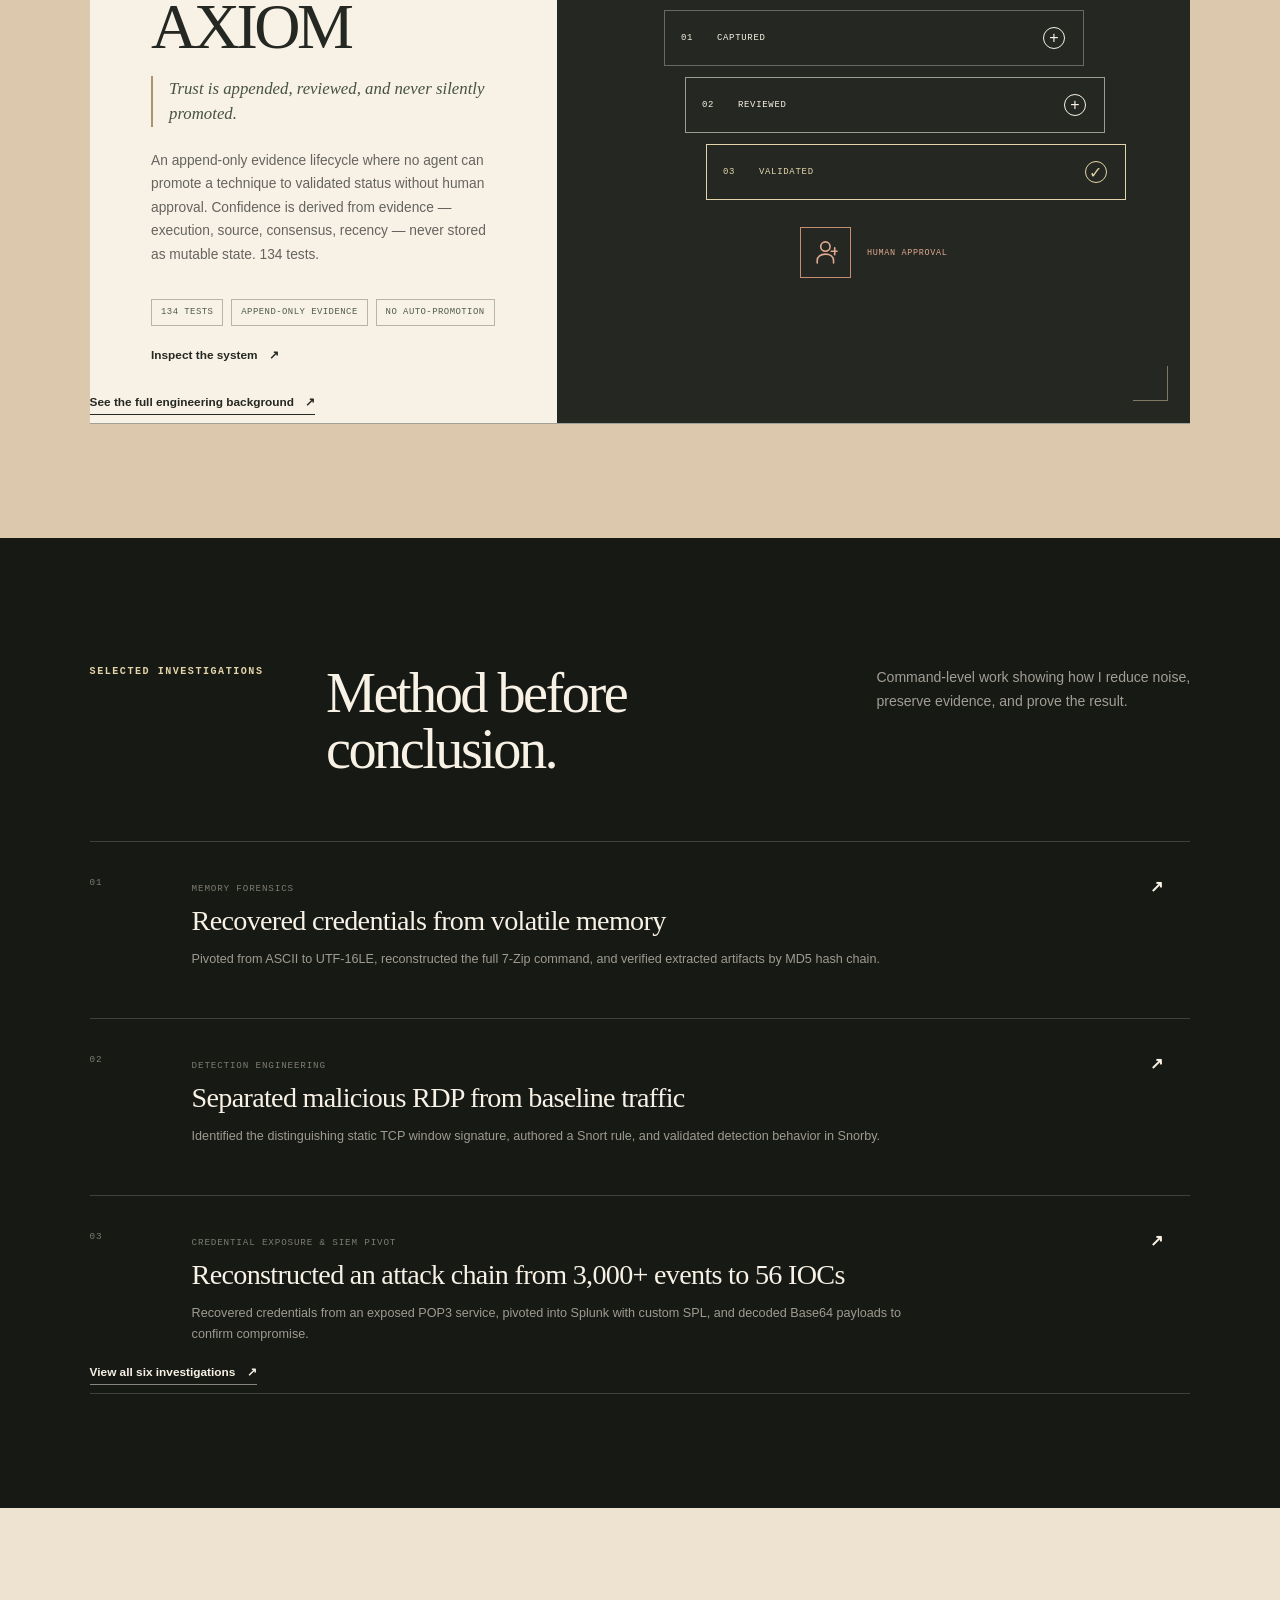
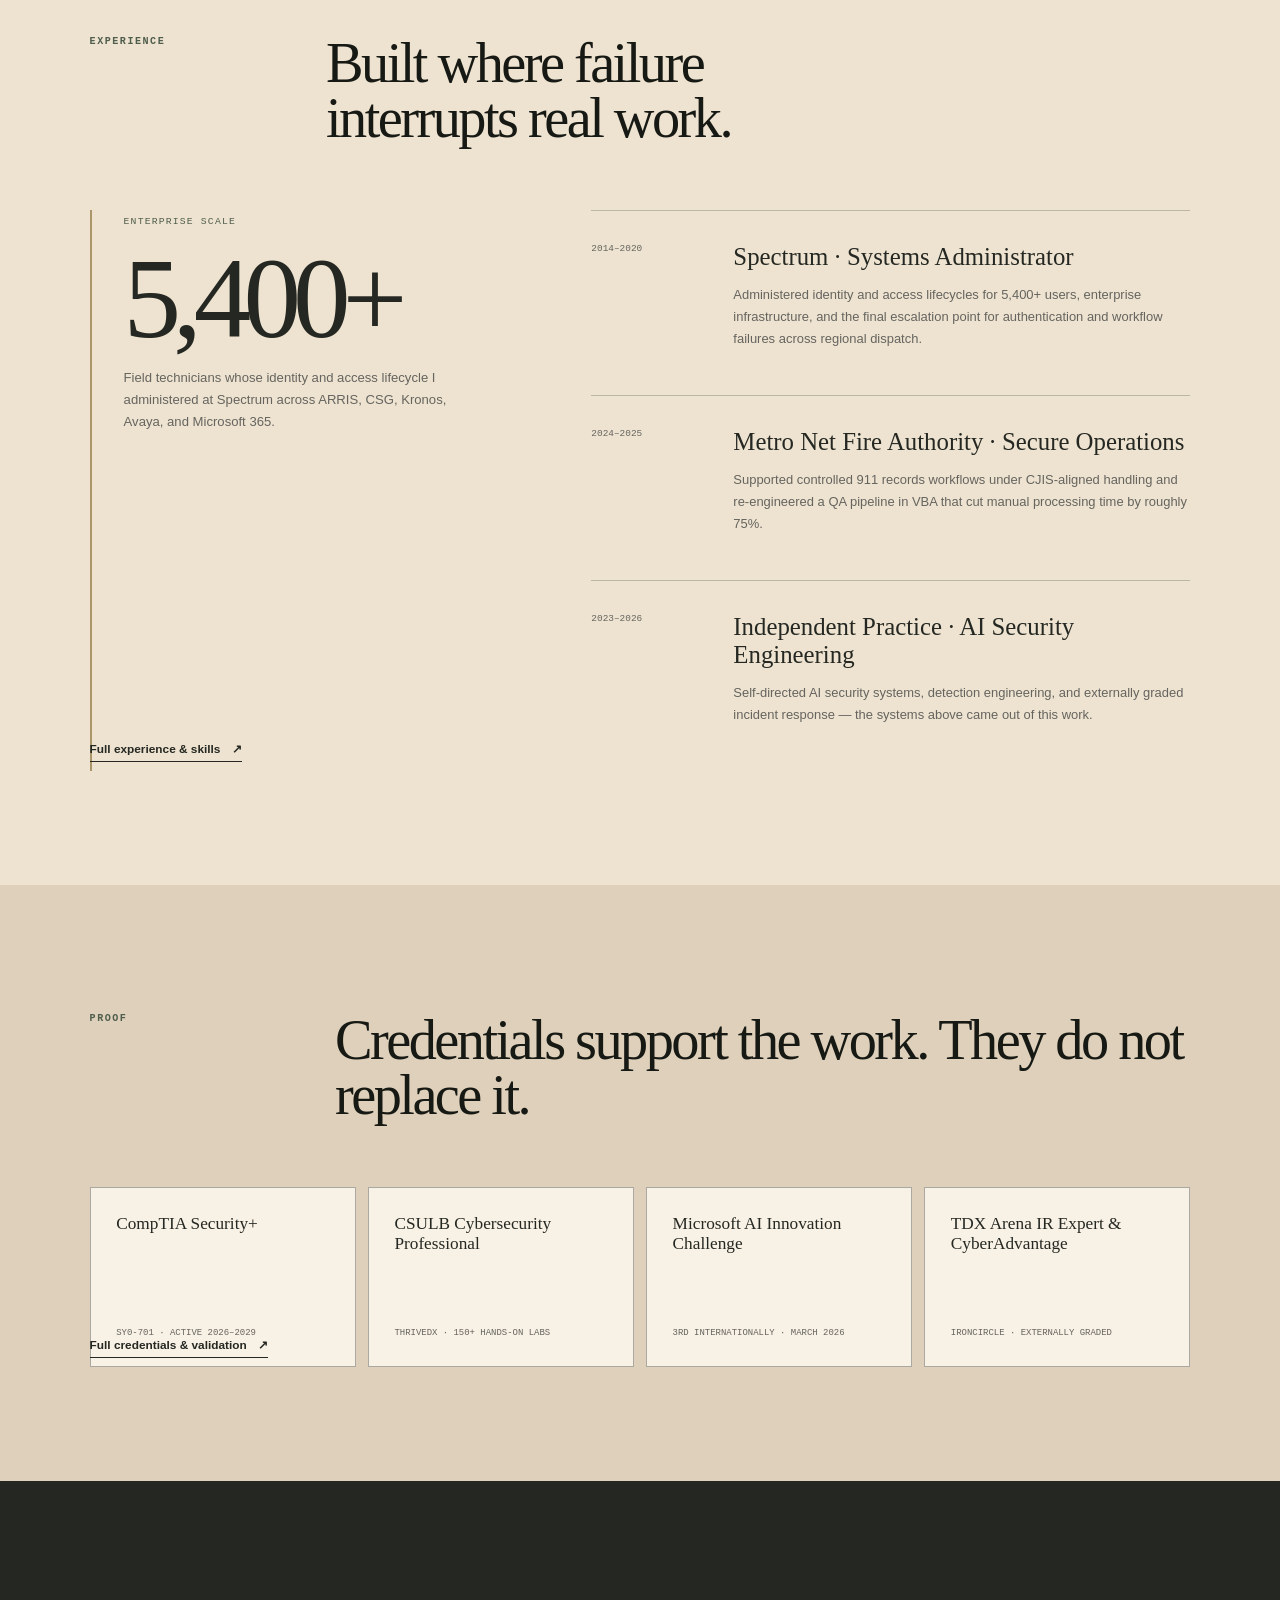
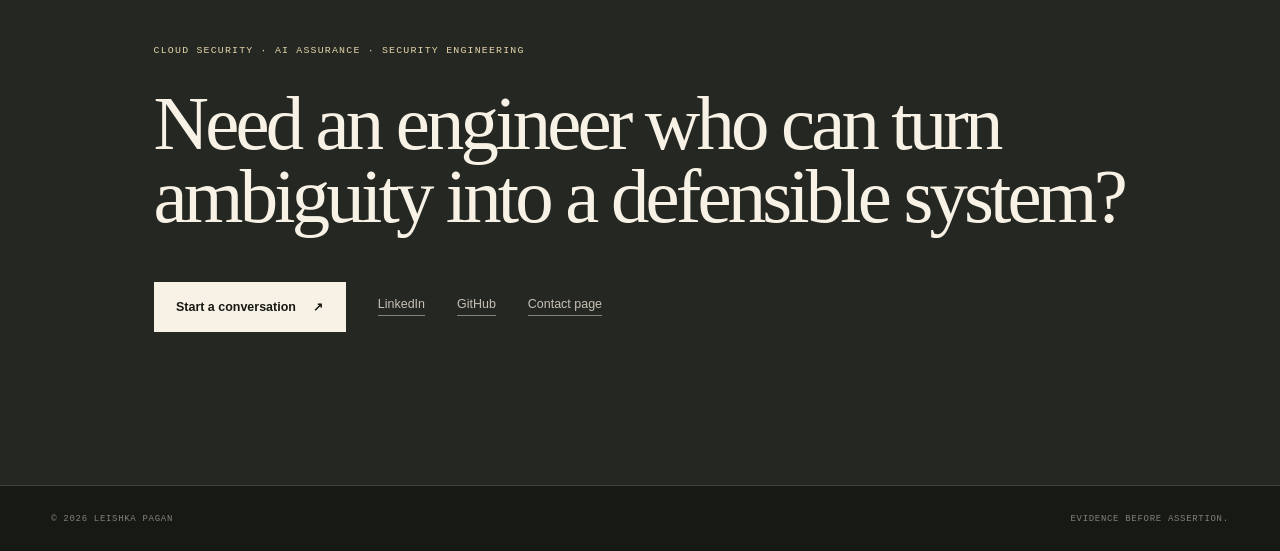
==== commit 56efebd6: "Rewrite Selected Systems introduction Co-Authored-By: Claude Opus 4.8 <noreply@anthropic.com>" ====
--- a/index.html
+++ b/index.html
@@ -185,6 +185,7 @@
 .section-head { display: grid; gap: 1.5rem 3rem; grid-template-columns: .45fr 1.2fr .75fr; margin: 0 auto 4rem; max-width: 1320px; }
 .section-head > p { color: #4f5d4c; font: 700 .63rem "Courier New", monospace; letter-spacing: .15em; margin: 0; text-transform: uppercase; }
 .section-head h2 { color: var(--ink-deep); font: 500 clamp(2.8rem, 4.4vw, 5rem)/.98 Georgia, serif; letter-spacing: -.045em; margin: 0; }
+.work-section .section-head h2 { text-wrap: balance; }
 .section-head > span { color: var(--muted); font-size: .88rem; line-height: 1.7; }
 .section-more { margin: -2rem auto 0; max-width: 1320px; }
 .section-more a { border-bottom: 1px solid var(--ink); color: var(--ink); font: 700 .74rem/1 Arial, sans-serif; padding-bottom: .3rem; }
@@ -426,7 +427,7 @@
 </div>
 </div>
 </section>
-<section class="work-section section" id="work"><div class="section-head"><p>Selected systems</p><h2>Controls that survive contact with reality.</h2><span>Each system starts with a failed assumption, enforces a boundary, and produces proof.</span></div><div class="case-study-list">
+<section class="work-section section" id="work"><div class="section-head"><p>Selected engineering systems</p><h2>Security controls built and tested.</h2><span>Five projects across AI assurance, application safety, security investigation, and agent governance. Each one documents the risk, the enforced control, and the evidence used to evaluate it.</span></div><div class="case-study-list">
 <article class="case-study is-visible case-lumen">
   <div class="case-copy"><div class="project-top"><small>01</small><span>AI assurance for AML alert review</span></div><h3>Lumen</h3><blockquote>The model drafts. Code verifies. Humans decide.</blockquote><p>A deterministic verification layer for anti–money-laundering alerts. The model may only draft claims from a closed vocabulary; nine code verifiers test each claim against source records; and a human gate fails closed until the review is real. Built and measured on a seeded synthetic dataset.</p><ul><li>9 deterministic verifiers</li><li>32 of 93 claims contradicted &amp; caught</li><li>765 passing tests (reported)</li></ul><div class="case-links"><a href="https://github.com/leishka-pagan/Lumen">Inspect the system <b>↗</b></a><a class="secondary" href="https://capstone-lumen.streamlit.app/">Live workbench <b>↗</b></a><a class="secondary" href="https://leishka-pagan.github.io/Lumen/">Architecture <b>↗</b></a></div></div>
   <div class="system-diagram lumen-diagram" aria-label="Lumen claim verification flow"><div class="diagram-node"><svg viewBox="0 0 24 24" aria-hidden="true"><rect x="5" y="5" width="14" height="14" rx="2"/><path d="M9 1v4M15 1v4M9 19v4M15 19v4M1 9h4M19 9h4M1 15h4M19 15h4"/><path d="m12 8 1.1 2.6L16 12l-2.9 1.4L12 16l-1.1-2.6L8 12l2.9-1.4z"/></svg><span>AI claim</span></div><b>→</b><div class="diagram-node"><svg viewBox="0 0 24 24" aria-hidden="true"><path d="M7 3h7l4 4v14H7z"/><path d="M14 3v5h5M10 12h6M10 16h6"/></svg><span>Evidence</span></div><b>→</b><div class="diagram-node verified"><svg viewBox="0 0 24 24" aria-hidden="true"><path d="M12 2 20 5v6c0 5.1-3.2 8.8-8 11-4.8-2.2-8-5.9-8-11V5z"/><path d="m8.5 12 2.2 2.2 4.9-5"/></svg><span>Verifier</span></div><b>→</b><div class="diagram-node copper"><svg viewBox="0 0 24 24" aria-hidden="true"><path d="M12 3a4 4 0 1 0 0 8 4 4 0 0 0 0-8Z"/><path d="M5 21v-2c0-3.2 2.8-5.5 7-5.5s7 2.3 7 5.5v2"/><path d="M17 11h5M20 8v6"/></svg><span>Human gate</span></div><div class="blocked-branch"><span>Contradicted</span><i>×</i></div></div>
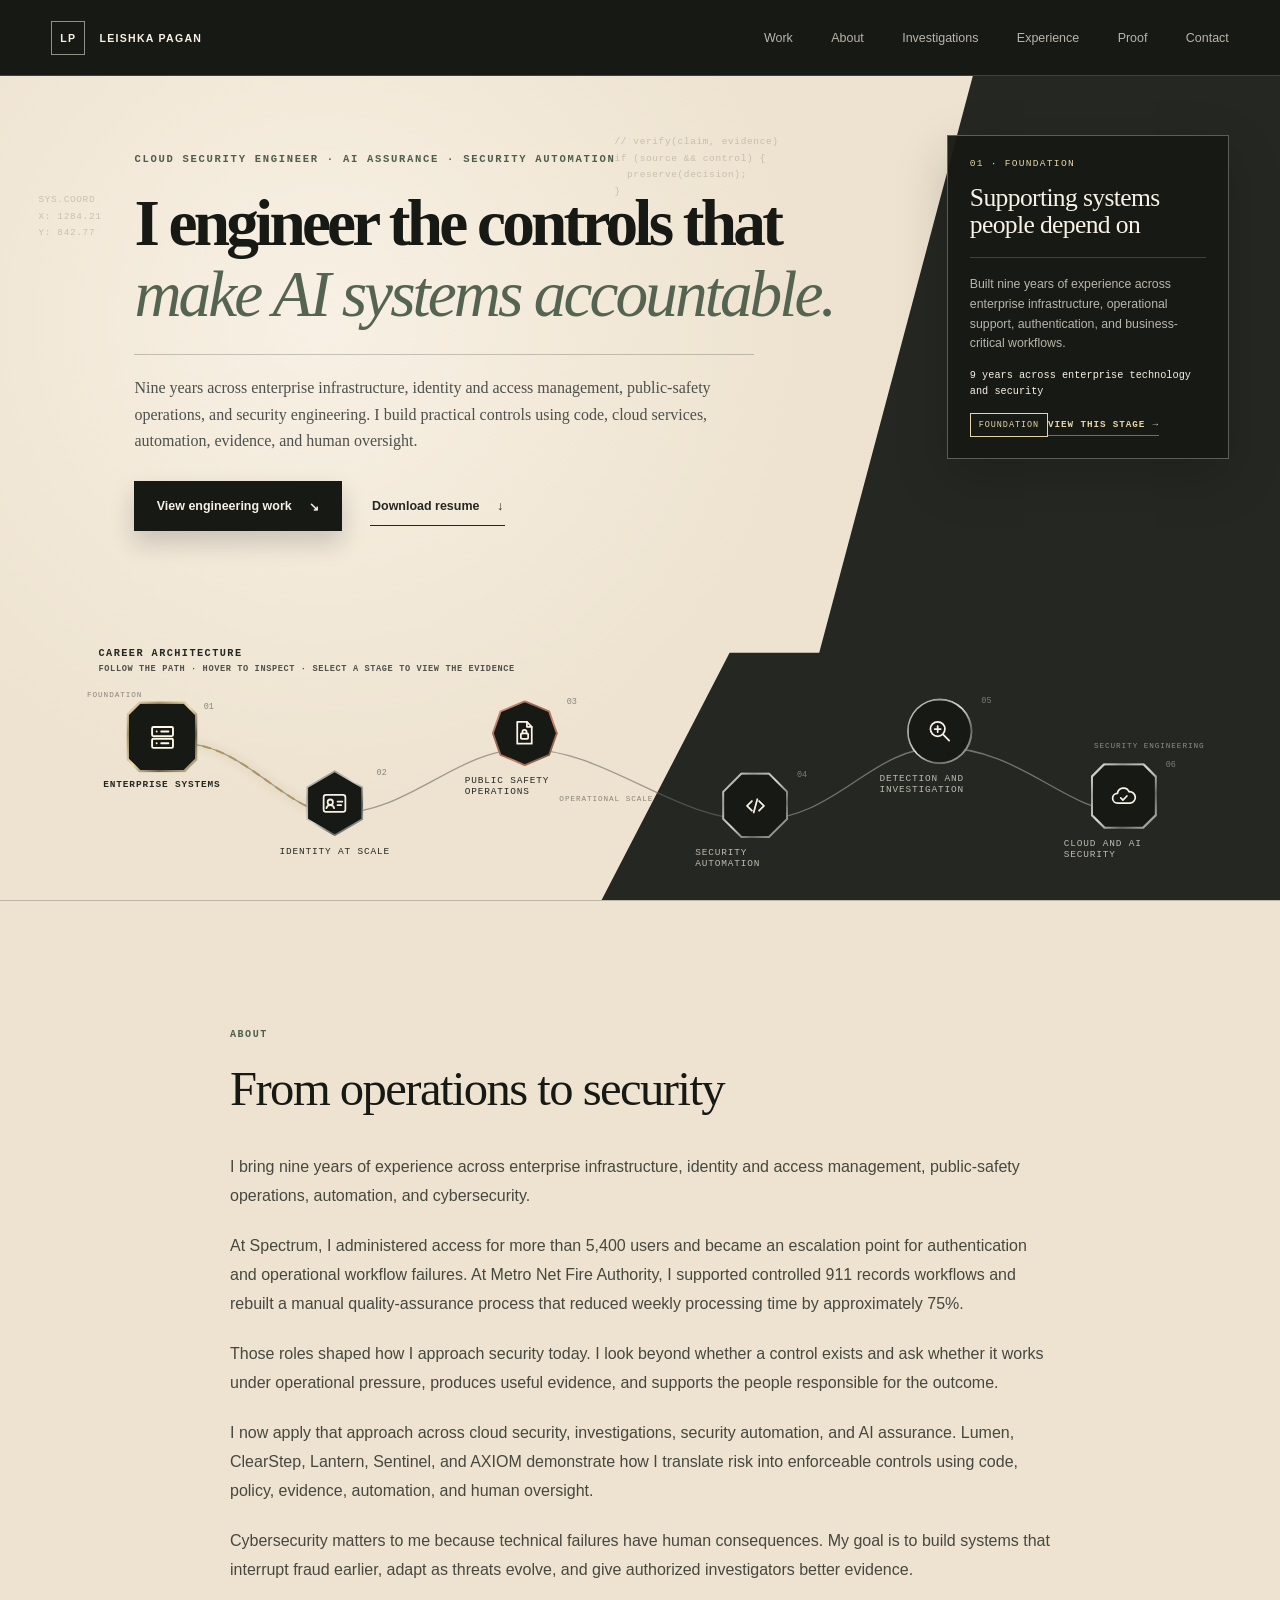
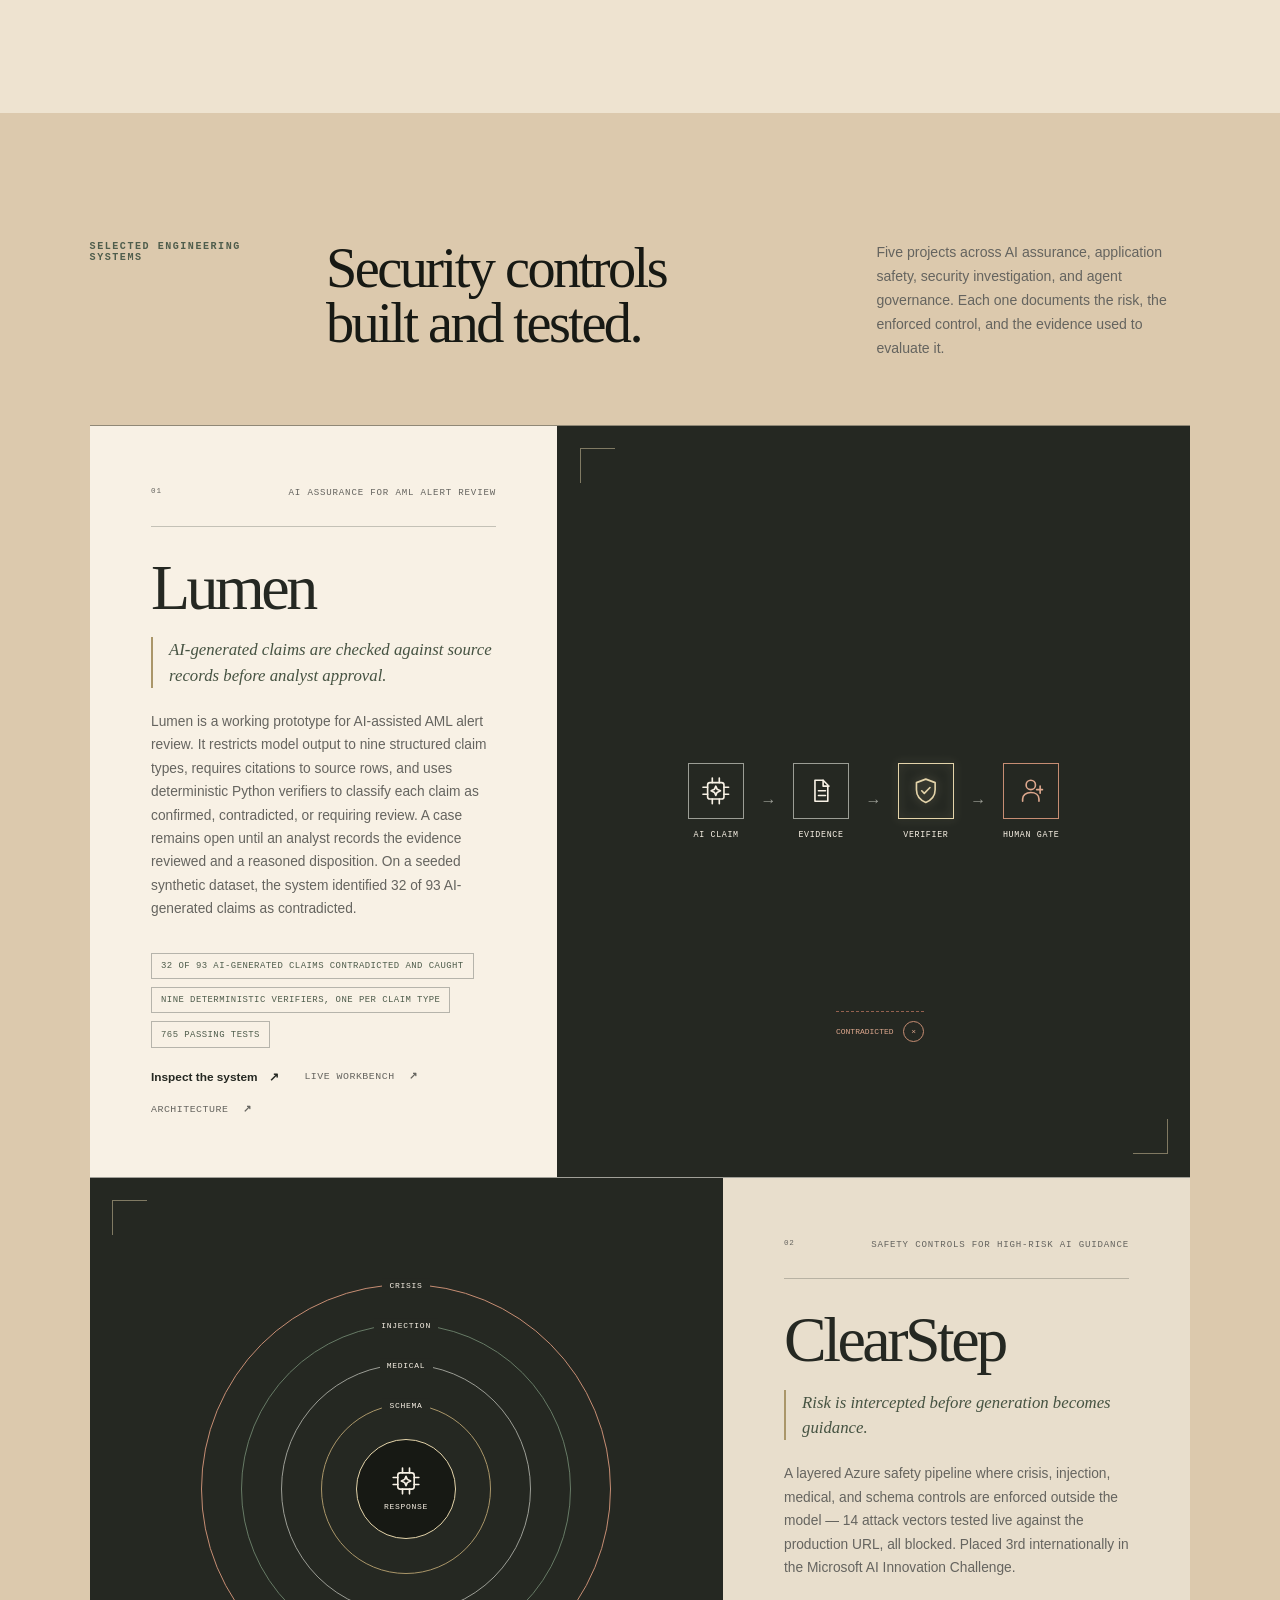
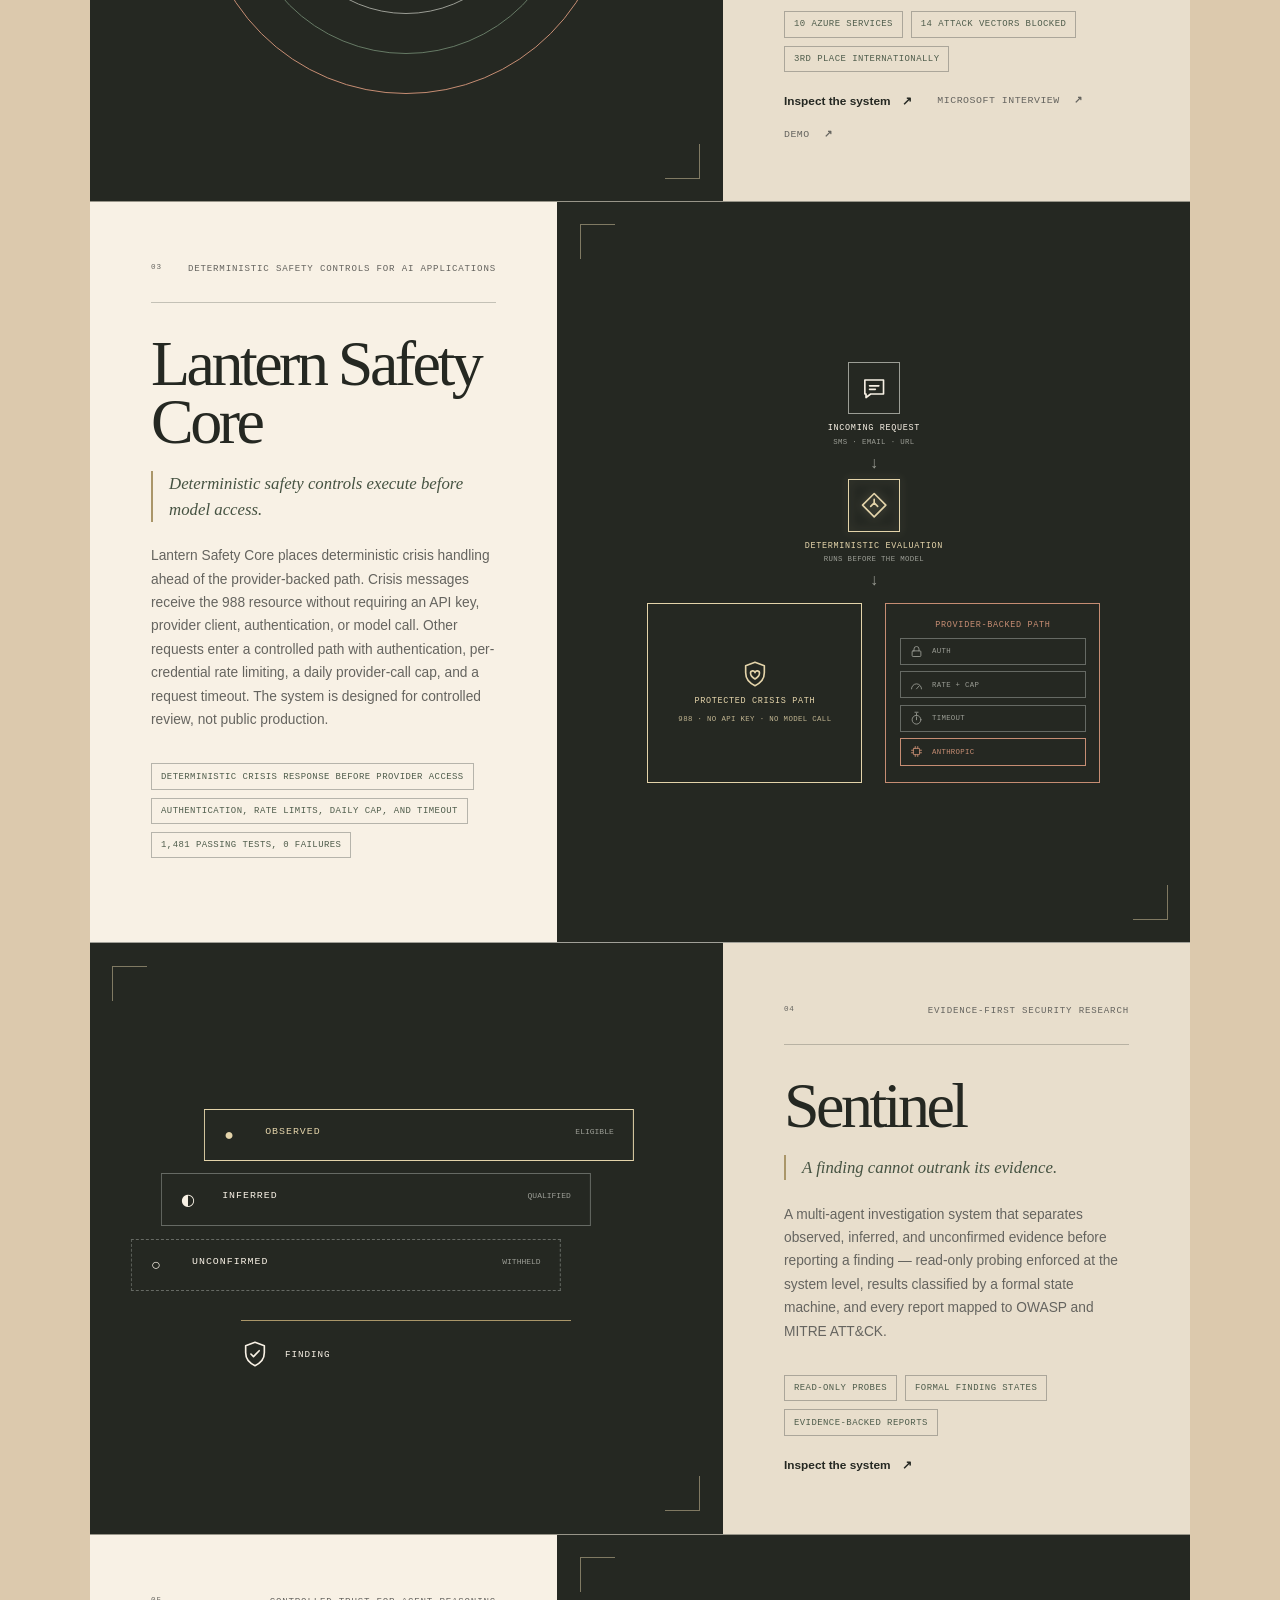
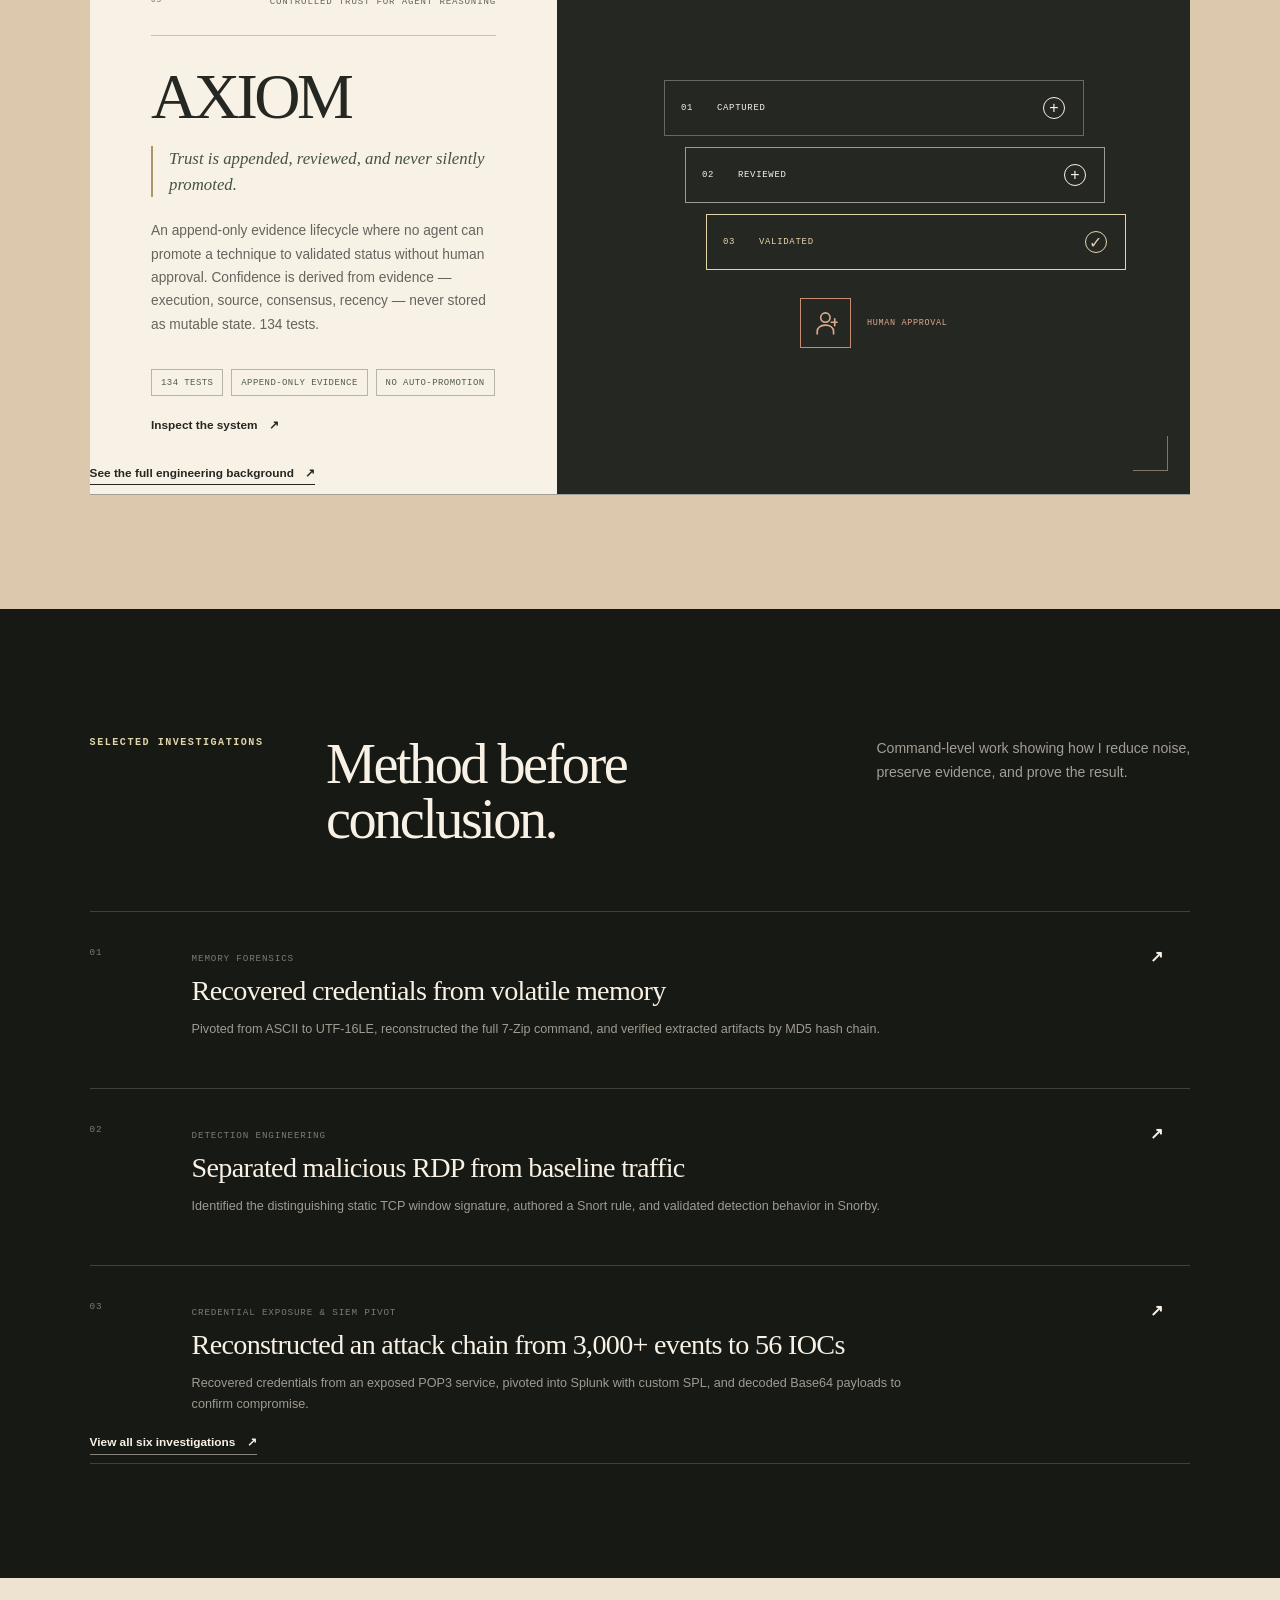
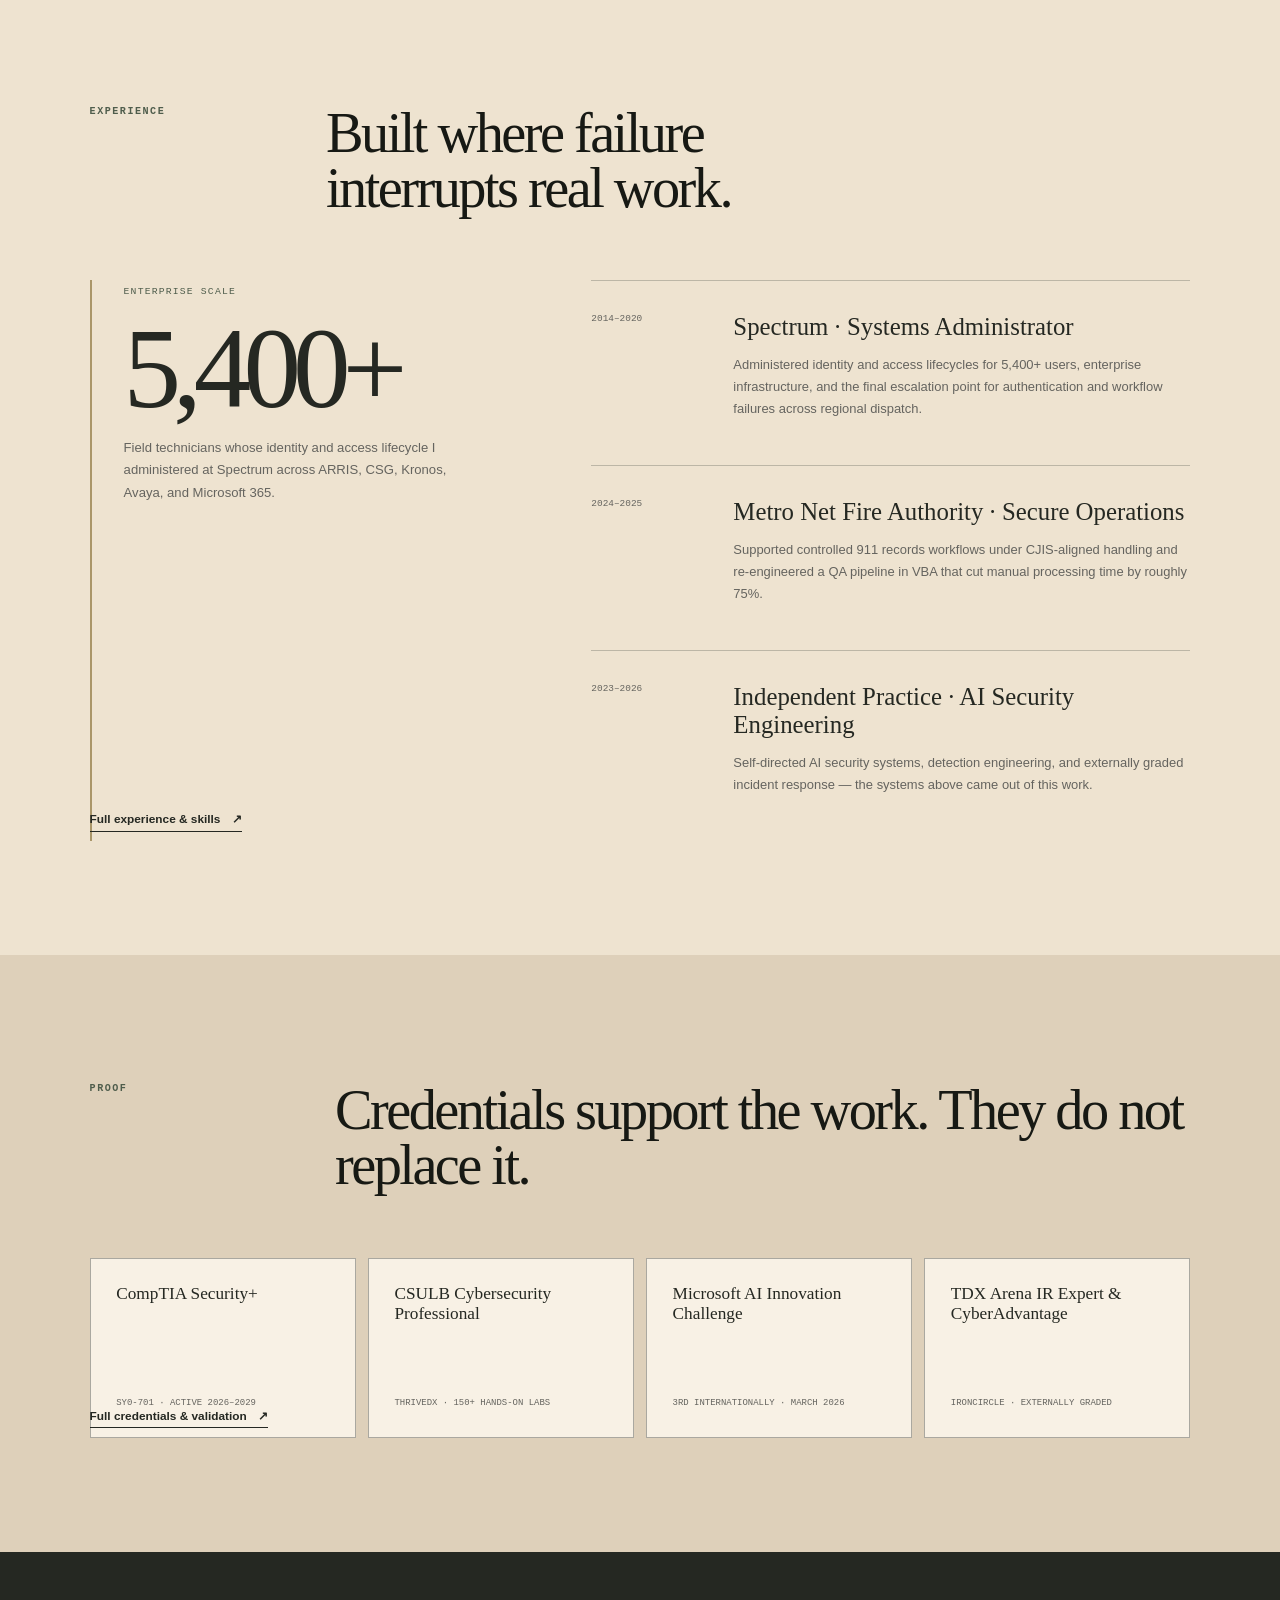
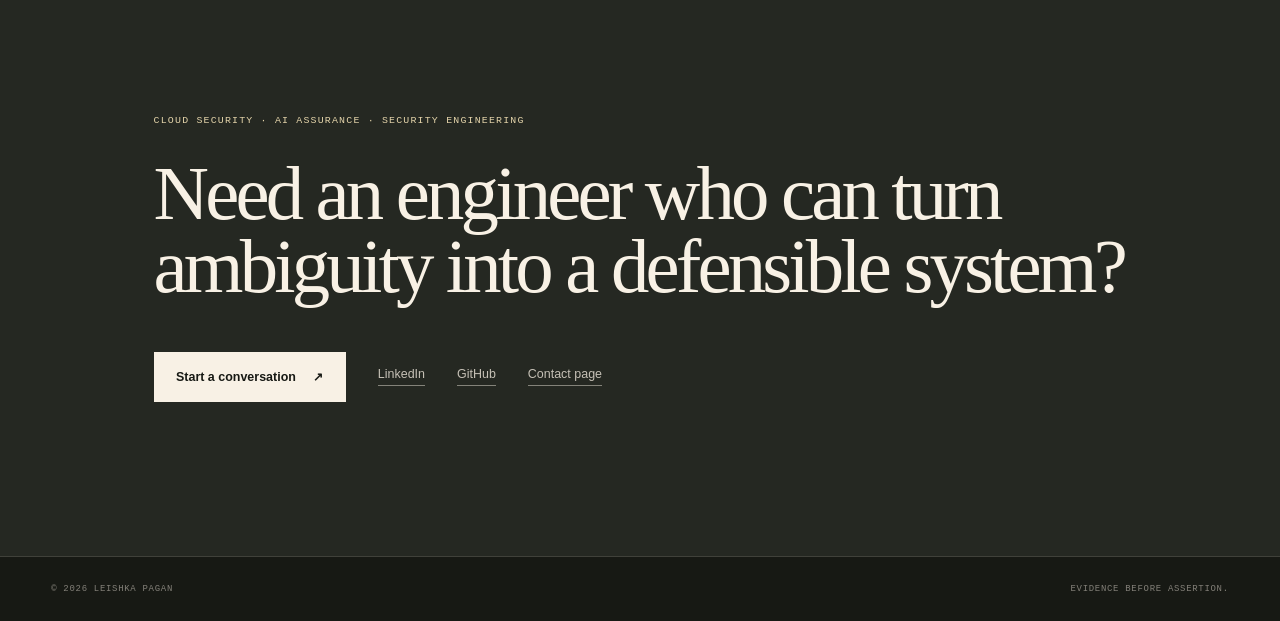
==== commit ef47b5e5: "Rewrite Lumen card with verified engineering evidence Co-Authored-By: Claude Opus 4.8 <noreply@anthr" ====
--- a/index.html
+++ b/index.html
@@ -429,7 +429,7 @@
 </section>
 <section class="work-section section" id="work"><div class="section-head"><p>Selected engineering systems</p><h2>Security controls built and tested.</h2><span>Five projects across AI assurance, application safety, security investigation, and agent governance. Each one documents the risk, the enforced control, and the evidence used to evaluate it.</span></div><div class="case-study-list">
 <article class="case-study is-visible case-lumen">
-  <div class="case-copy"><div class="project-top"><small>01</small><span>AI assurance for AML alert review</span></div><h3>Lumen</h3><blockquote>The model drafts. Code verifies. Humans decide.</blockquote><p>A deterministic verification layer for anti–money-laundering alerts. The model may only draft claims from a closed vocabulary; nine code verifiers test each claim against source records; and a human gate fails closed until the review is real. Built and measured on a seeded synthetic dataset.</p><ul><li>9 deterministic verifiers</li><li>32 of 93 claims contradicted &amp; caught</li><li>765 passing tests (reported)</li></ul><div class="case-links"><a href="https://github.com/leishka-pagan/Lumen">Inspect the system <b>↗</b></a><a class="secondary" href="https://capstone-lumen.streamlit.app/">Live workbench <b>↗</b></a><a class="secondary" href="https://leishka-pagan.github.io/Lumen/">Architecture <b>↗</b></a></div></div>
+  <div class="case-copy"><div class="project-top"><small>01</small><span>AI assurance for AML alert review</span></div><h3>Lumen</h3><blockquote>AI-generated claims are checked against source records before analyst approval.</blockquote><p>Lumen is a working prototype for AI-assisted AML alert review. It restricts model output to nine structured claim types, requires citations to source rows, and uses deterministic Python verifiers to classify each claim as confirmed, contradicted, or requiring review. A case remains open until an analyst records the evidence reviewed and a reasoned disposition. On a seeded synthetic dataset, the system identified 32 of 93 AI-generated claims as contradicted.</p><ul><li>32 of 93 AI-generated claims contradicted and caught</li><li>Nine deterministic verifiers, one per claim type</li><li>765 passing tests</li></ul><div class="case-links"><a href="https://github.com/leishka-pagan/Lumen">Inspect the system <b>↗</b></a><a class="secondary" href="https://capstone-lumen.streamlit.app/">Live workbench <b>↗</b></a><a class="secondary" href="https://leishka-pagan.github.io/Lumen/">Architecture <b>↗</b></a></div></div>
   <div class="system-diagram lumen-diagram" aria-label="Lumen claim verification flow"><div class="diagram-node"><svg viewBox="0 0 24 24" aria-hidden="true"><rect x="5" y="5" width="14" height="14" rx="2"/><path d="M9 1v4M15 1v4M9 19v4M15 19v4M1 9h4M19 9h4M1 15h4M19 15h4"/><path d="m12 8 1.1 2.6L16 12l-2.9 1.4L12 16l-1.1-2.6L8 12l2.9-1.4z"/></svg><span>AI claim</span></div><b>→</b><div class="diagram-node"><svg viewBox="0 0 24 24" aria-hidden="true"><path d="M7 3h7l4 4v14H7z"/><path d="M14 3v5h5M10 12h6M10 16h6"/></svg><span>Evidence</span></div><b>→</b><div class="diagram-node verified"><svg viewBox="0 0 24 24" aria-hidden="true"><path d="M12 2 20 5v6c0 5.1-3.2 8.8-8 11-4.8-2.2-8-5.9-8-11V5z"/><path d="m8.5 12 2.2 2.2 4.9-5"/></svg><span>Verifier</span></div><b>→</b><div class="diagram-node copper"><svg viewBox="0 0 24 24" aria-hidden="true"><path d="M12 3a4 4 0 1 0 0 8 4 4 0 0 0 0-8Z"/><path d="M5 21v-2c0-3.2 2.8-5.5 7-5.5s7 2.3 7 5.5v2"/><path d="M17 11h5M20 8v6"/></svg><span>Human gate</span></div><div class="blocked-branch"><span>Contradicted</span><i>×</i></div></div>
 </article>
 <article class="case-study is-visible case-clearstep">
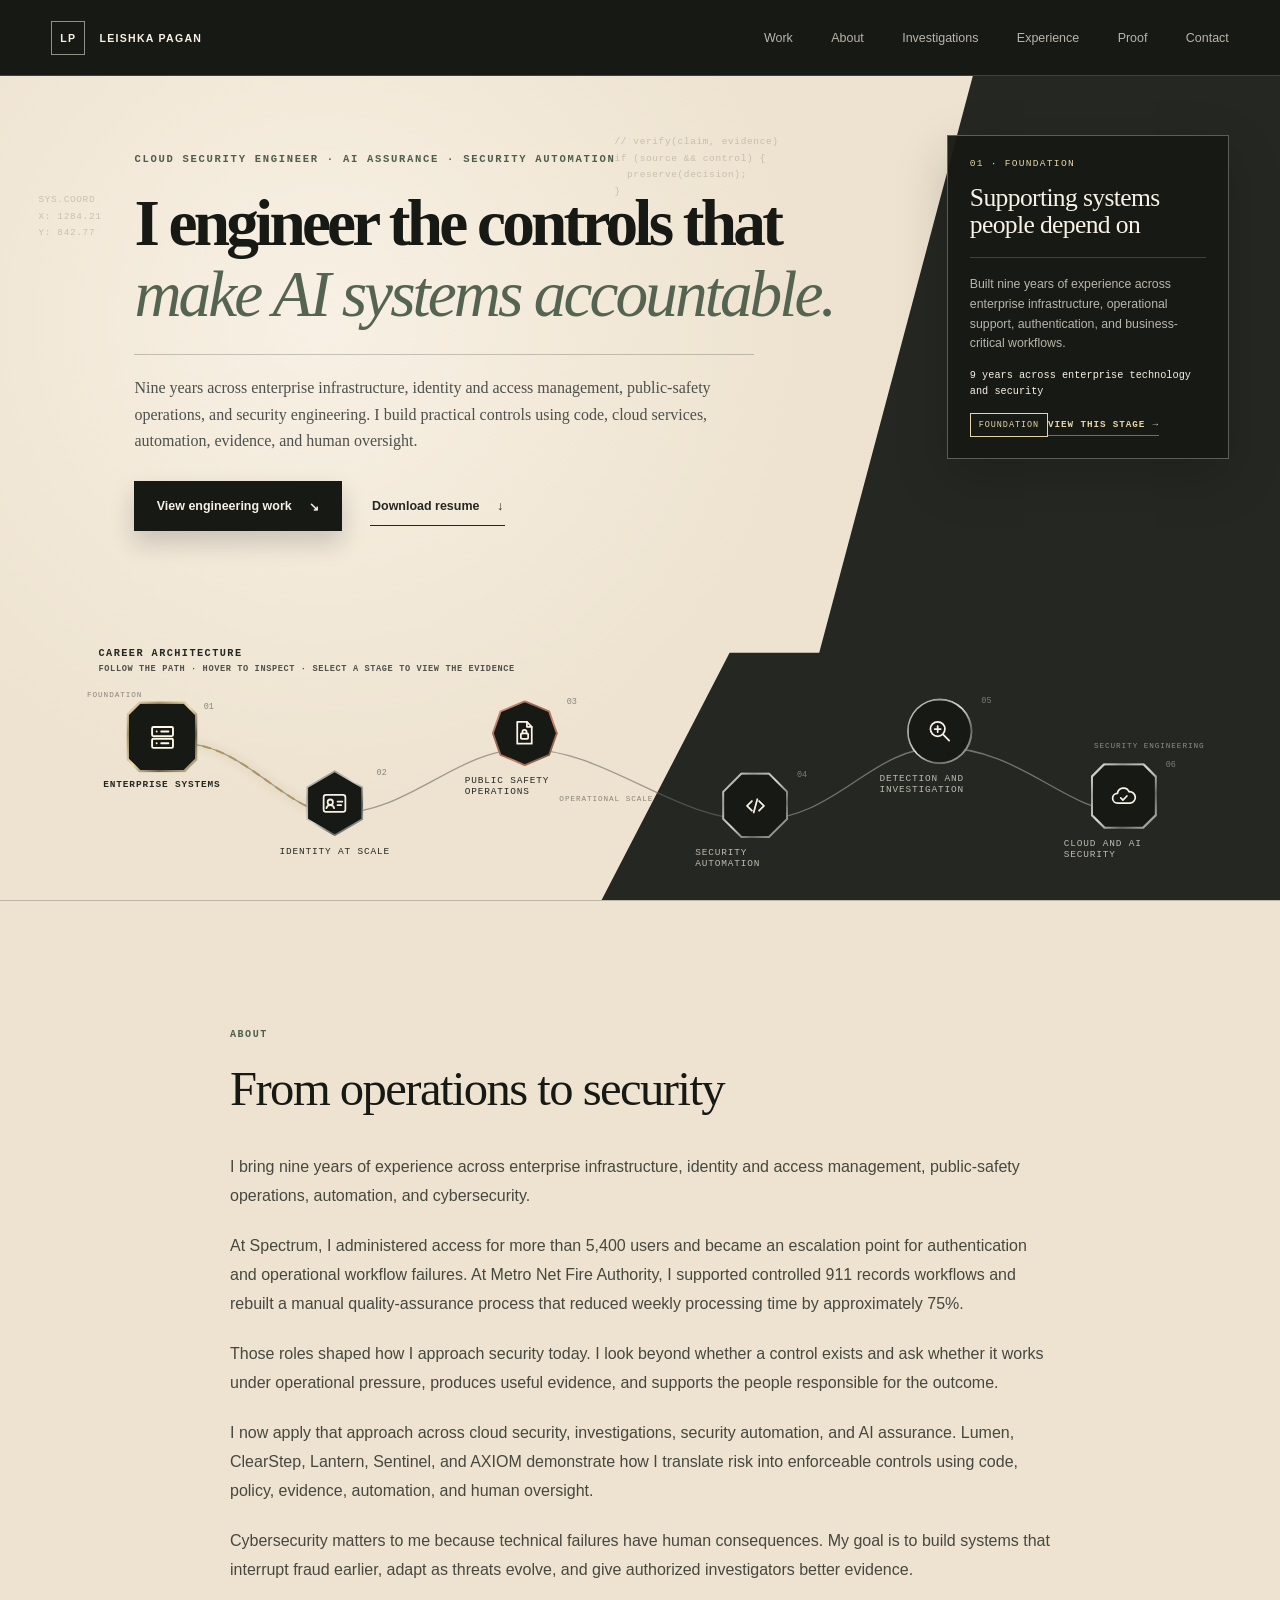
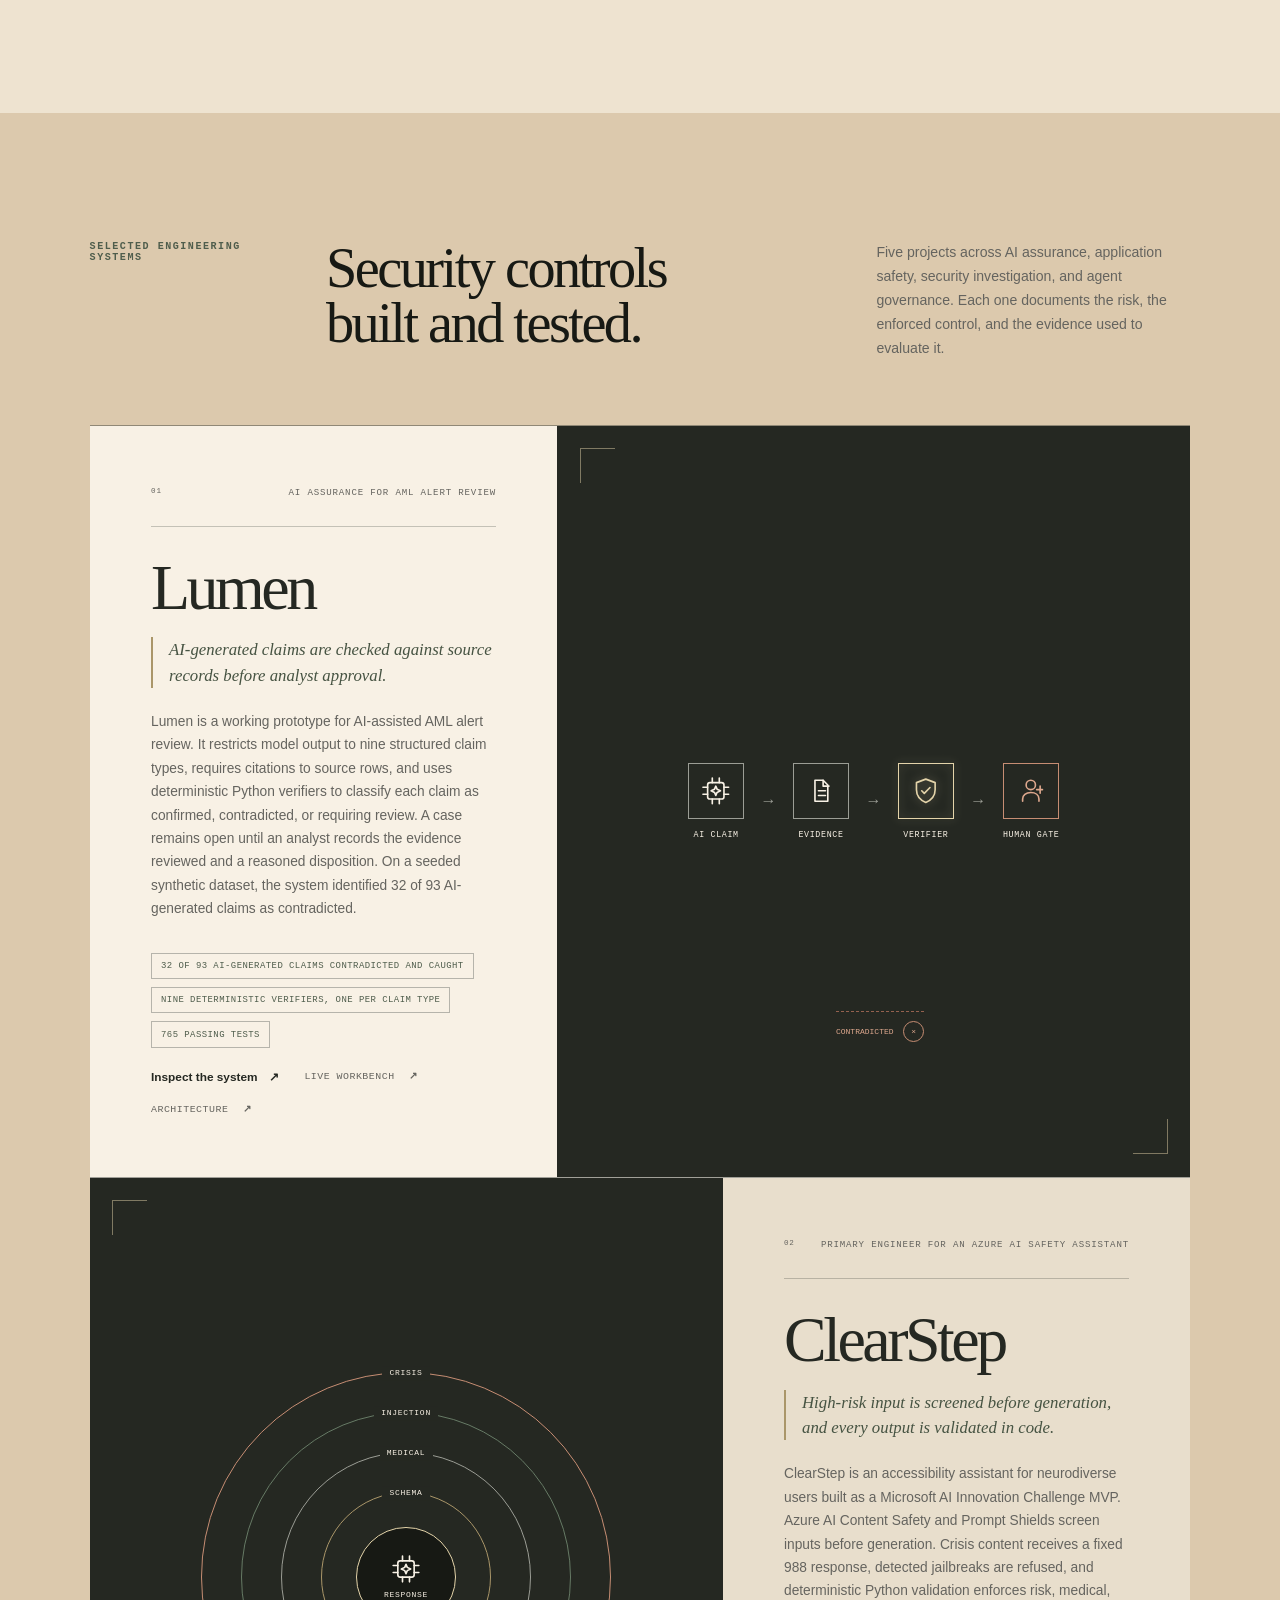
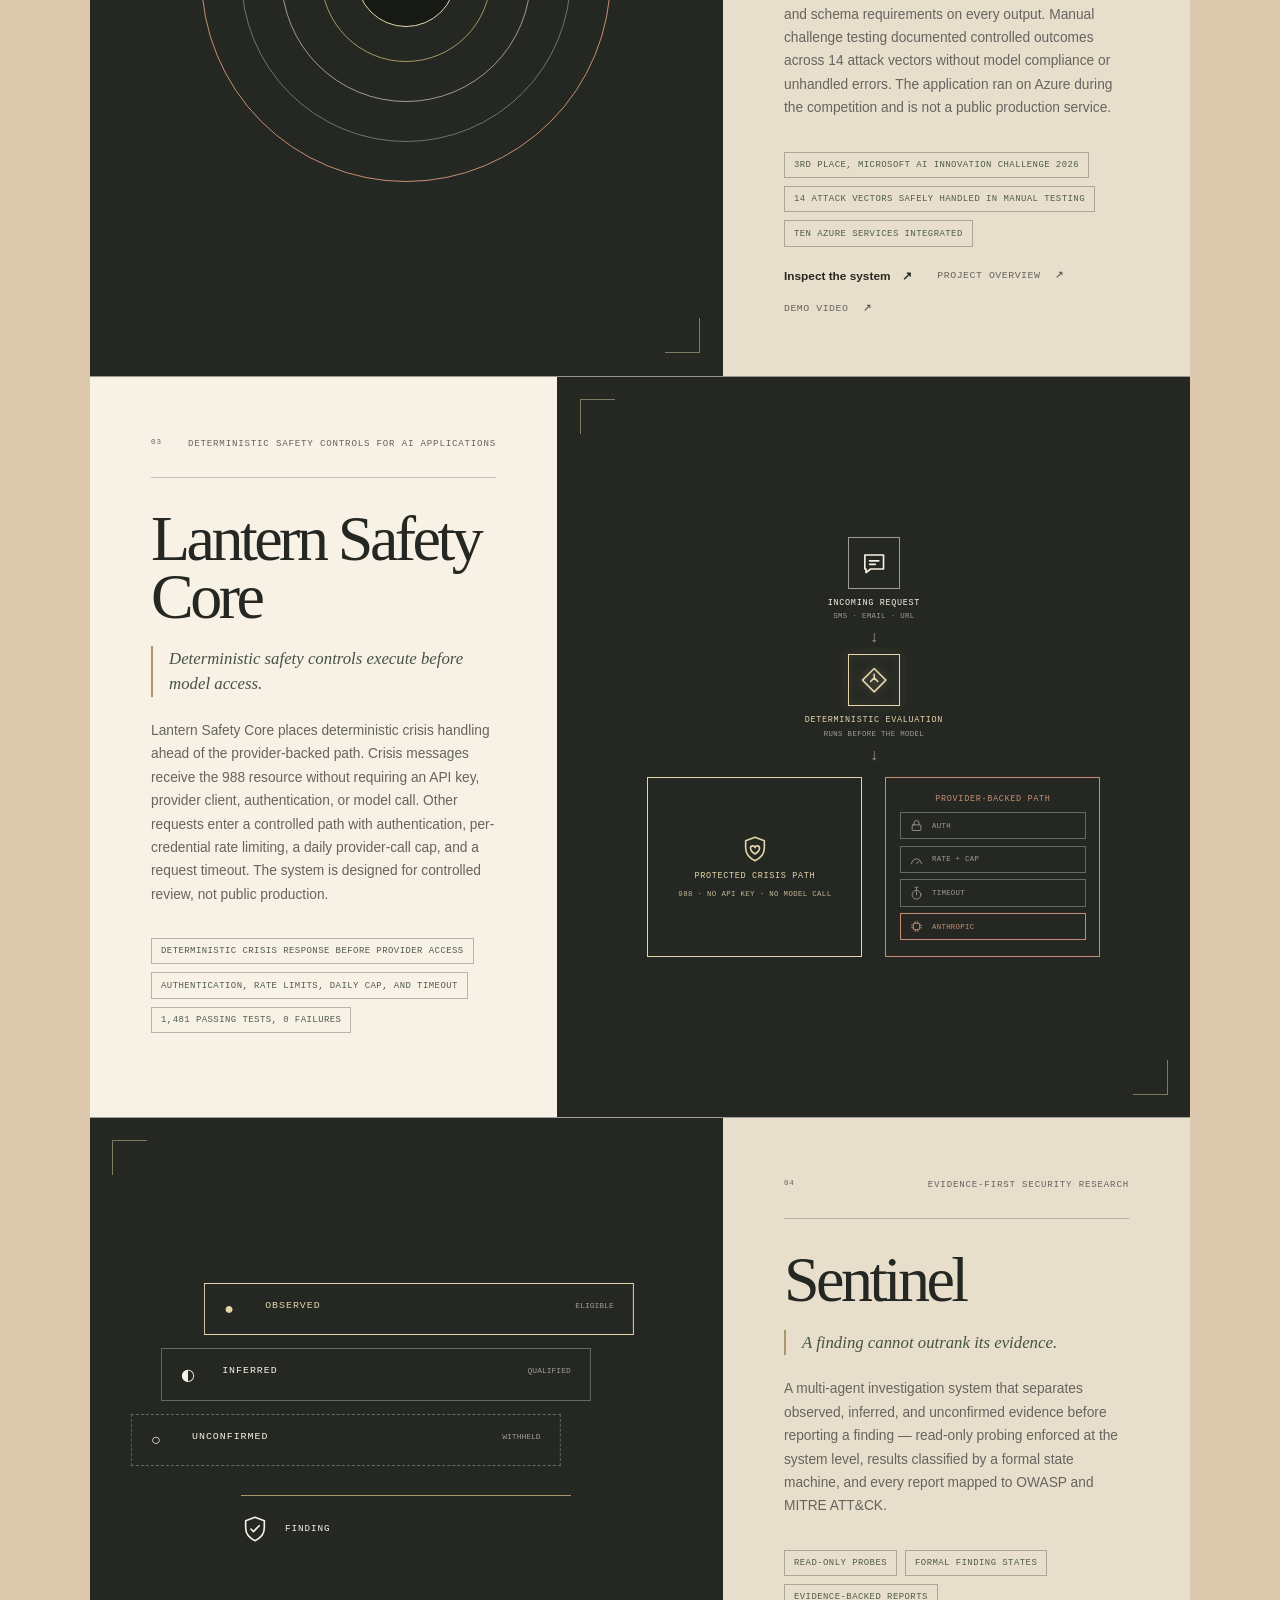
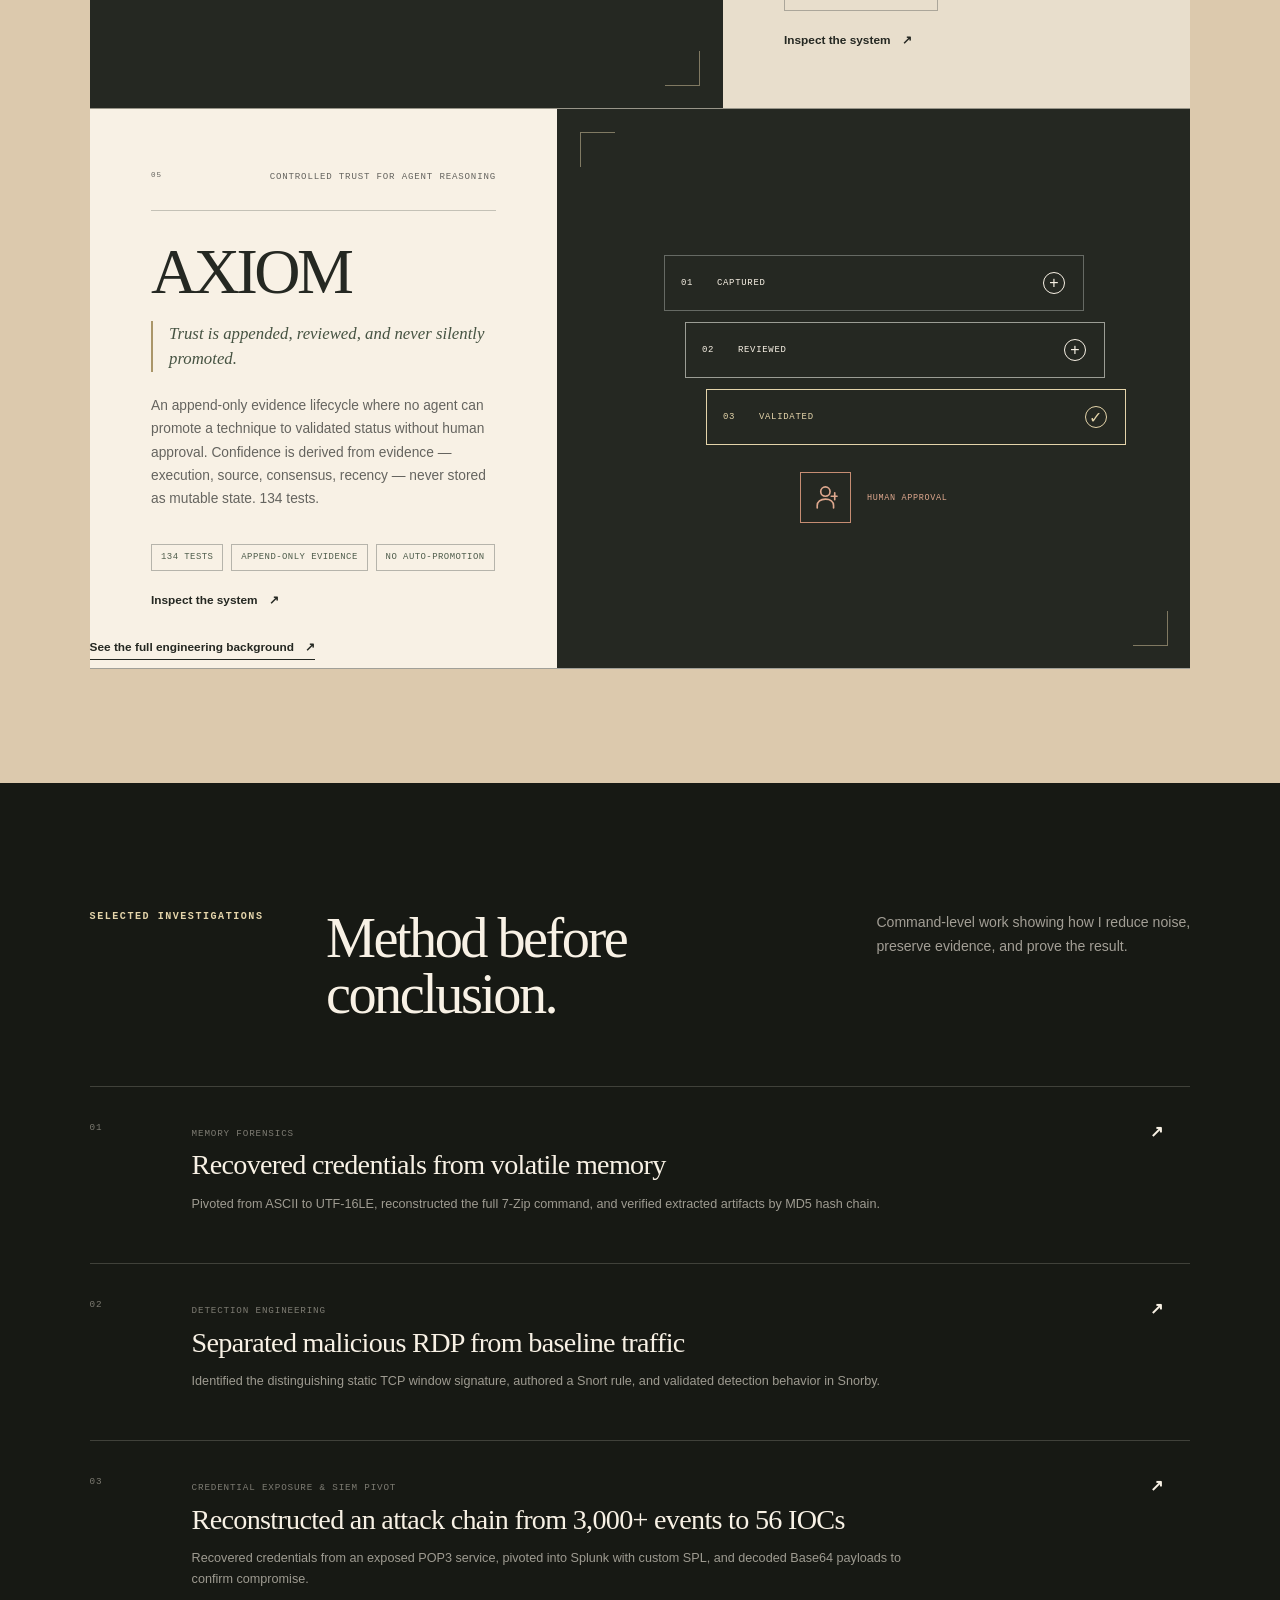
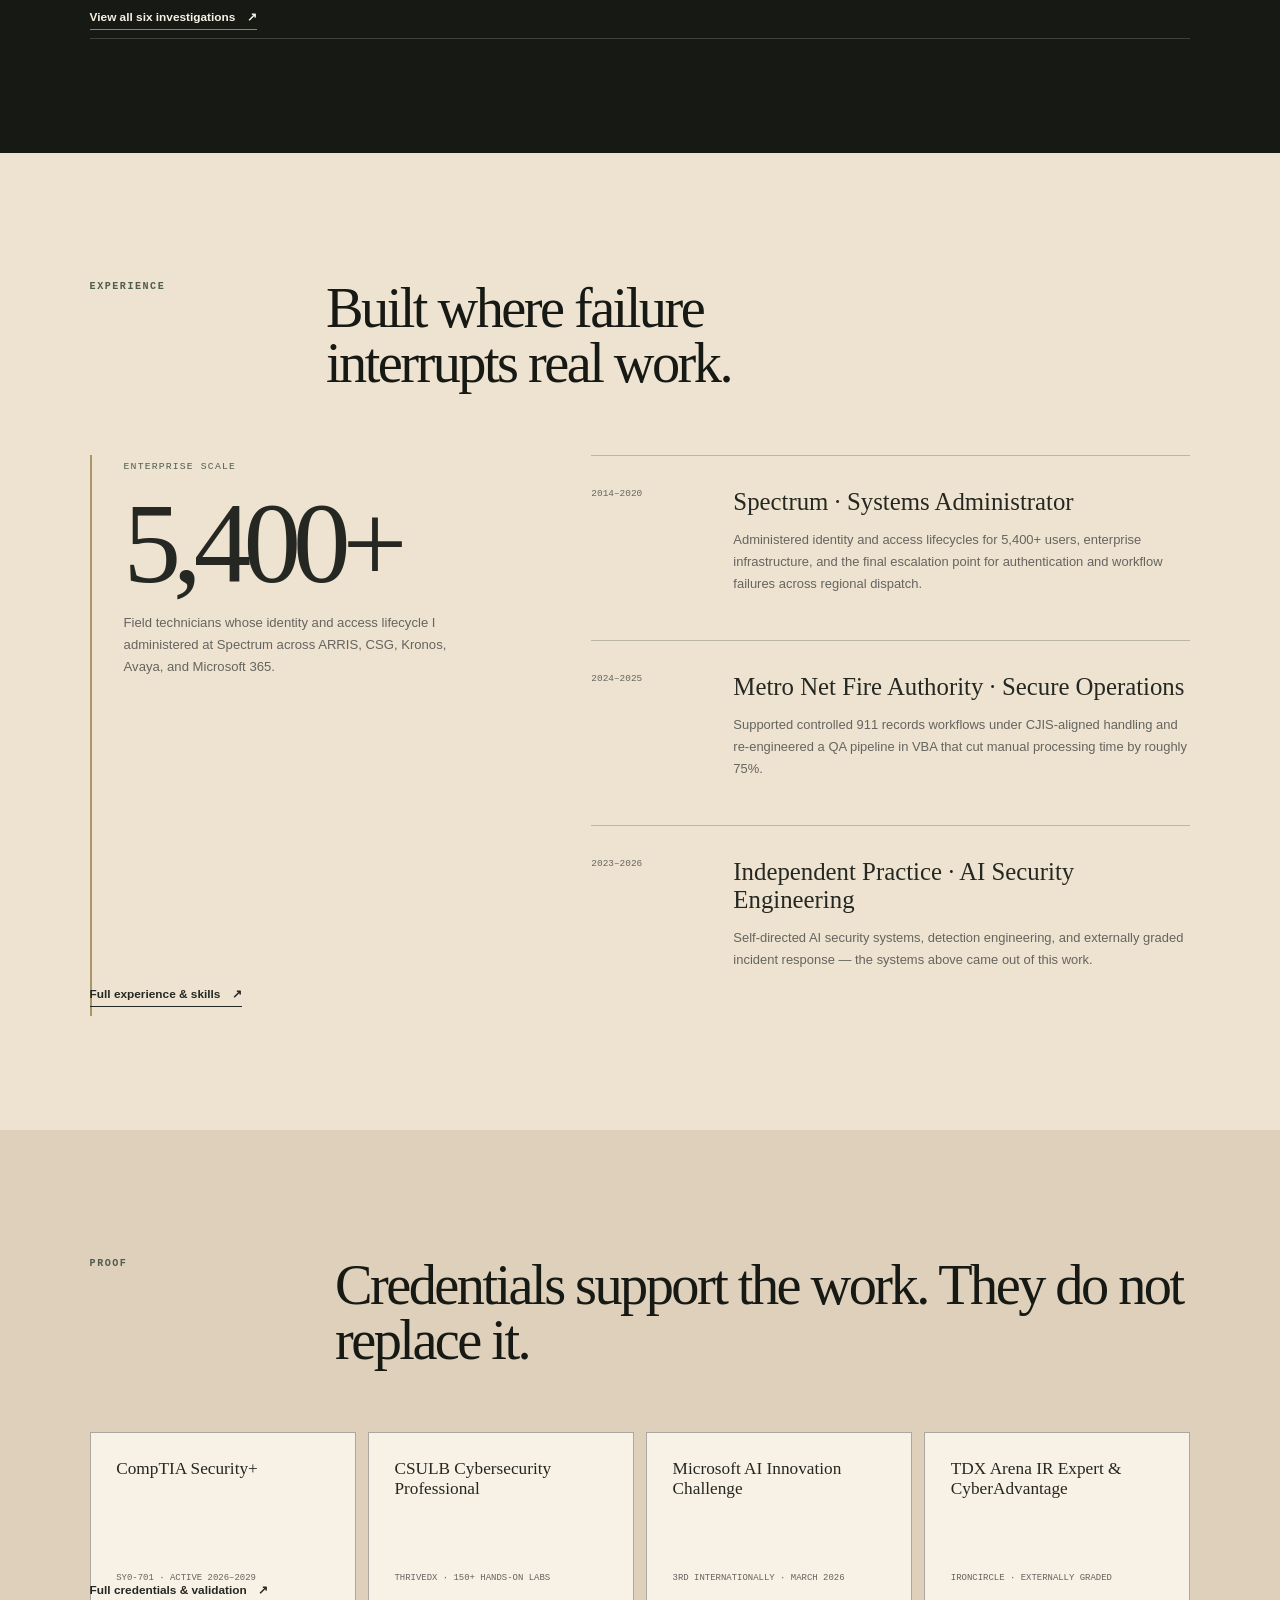
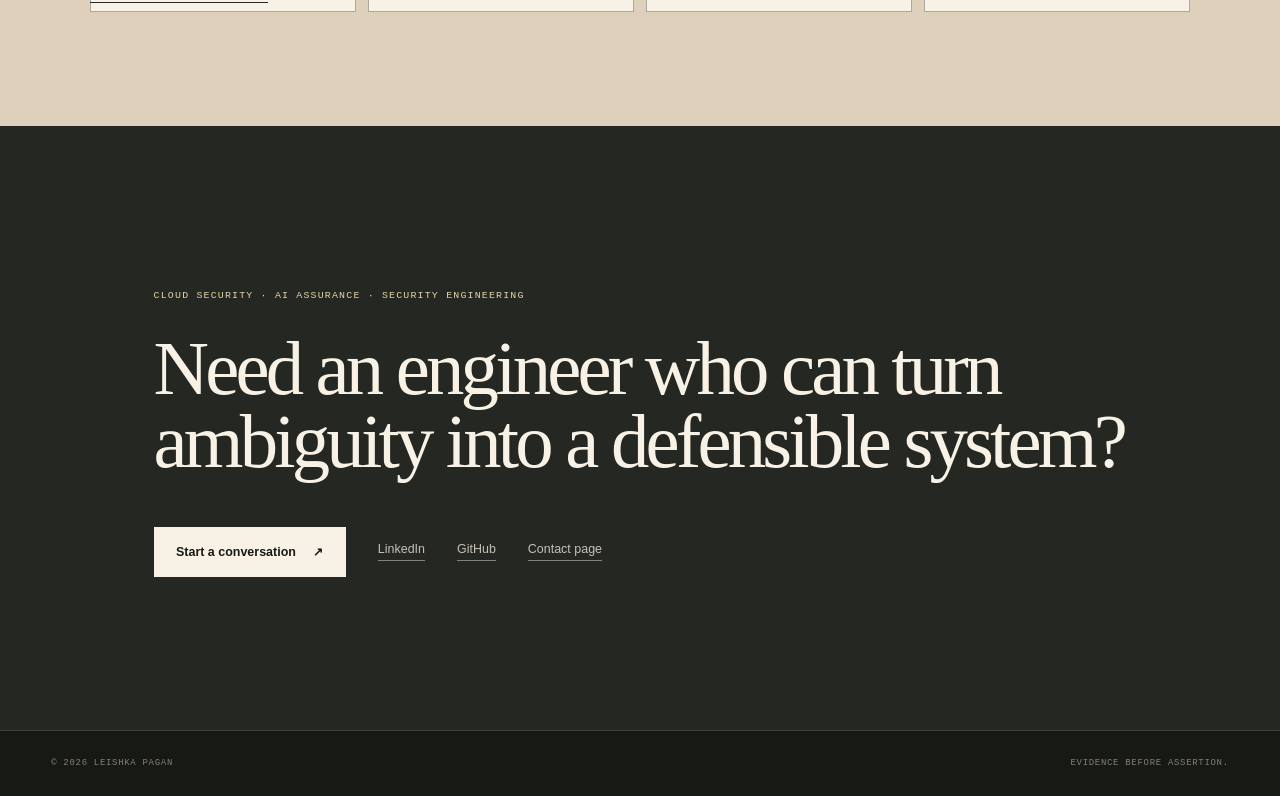
==== commit 8f4f94d2: "Rewrite ClearStep card with verified engineering evidence Co-Authored-By: Claude Opus 4.8 <noreply@a" ====
--- a/index.html
+++ b/index.html
@@ -433,7 +433,7 @@
   <div class="system-diagram lumen-diagram" aria-label="Lumen claim verification flow"><div class="diagram-node"><svg viewBox="0 0 24 24" aria-hidden="true"><rect x="5" y="5" width="14" height="14" rx="2"/><path d="M9 1v4M15 1v4M9 19v4M15 19v4M1 9h4M19 9h4M1 15h4M19 15h4"/><path d="m12 8 1.1 2.6L16 12l-2.9 1.4L12 16l-1.1-2.6L8 12l2.9-1.4z"/></svg><span>AI claim</span></div><b>→</b><div class="diagram-node"><svg viewBox="0 0 24 24" aria-hidden="true"><path d="M7 3h7l4 4v14H7z"/><path d="M14 3v5h5M10 12h6M10 16h6"/></svg><span>Evidence</span></div><b>→</b><div class="diagram-node verified"><svg viewBox="0 0 24 24" aria-hidden="true"><path d="M12 2 20 5v6c0 5.1-3.2 8.8-8 11-4.8-2.2-8-5.9-8-11V5z"/><path d="m8.5 12 2.2 2.2 4.9-5"/></svg><span>Verifier</span></div><b>→</b><div class="diagram-node copper"><svg viewBox="0 0 24 24" aria-hidden="true"><path d="M12 3a4 4 0 1 0 0 8 4 4 0 0 0 0-8Z"/><path d="M5 21v-2c0-3.2 2.8-5.5 7-5.5s7 2.3 7 5.5v2"/><path d="M17 11h5M20 8v6"/></svg><span>Human gate</span></div><div class="blocked-branch"><span>Contradicted</span><i>×</i></div></div>
 </article>
 <article class="case-study is-visible case-clearstep">
-  <div class="case-copy"><div class="project-top"><small>02</small><span>Safety controls for high-risk AI guidance</span></div><h3>ClearStep</h3><blockquote>Risk is intercepted before generation becomes guidance.</blockquote><p>A layered Azure safety pipeline where crisis, injection, medical, and schema controls are enforced outside the model — 14 attack vectors tested live against the production URL, all blocked. Placed 3rd internationally in the Microsoft AI Innovation Challenge.</p><ul><li>10 Azure services</li><li>14 attack vectors blocked</li><li>3rd place internationally</li></ul><div class="case-links"><a href="https://github.com/leishka-pagan/ClearStep">Inspect the system <b>↗</b></a><a class="secondary" href="https://lnkd.in/g9WC38D5">Microsoft interview <b>↗</b></a><a class="secondary" href="https://lnkd.in/gpNZeAFD">Demo <b>↗</b></a></div></div>
+  <div class="case-copy"><div class="project-top"><small>02</small><span>Primary engineer for an Azure AI safety assistant</span></div><h3>ClearStep</h3><blockquote>High-risk input is screened before generation, and every output is validated in code.</blockquote><p>ClearStep is an accessibility assistant for neurodiverse users built as a Microsoft AI Innovation Challenge MVP. Azure AI Content Safety and Prompt Shields screen inputs before generation. Crisis content receives a fixed 988 response, detected jailbreaks are refused, and deterministic Python validation enforces risk, medical, and schema requirements on every output. Manual challenge testing documented controlled outcomes across 14 attack vectors without model compliance or unhandled errors. The application ran on Azure during the competition and is not a public production service.</p><ul><li>3rd place, Microsoft AI Innovation Challenge 2026</li><li>14 attack vectors safely handled in manual testing</li><li>Ten Azure services integrated</li></ul><div class="case-links"><a href="https://github.com/leishka-pagan/ClearStep">Inspect the system <b>↗</b></a><a class="secondary" href="https://www.youtube.com/watch?v=jUqn2Q67q_Q">Project overview <b>↗</b></a><a class="secondary" href="https://www.youtube.com/watch?v=CW8PTRYF6N8">Demo video <b>↗</b></a></div></div>
   <div class="system-diagram clearstep-diagram" aria-label="ClearStep layered safety boundary"><div class="safety-core"><svg viewBox="0 0 24 24" aria-hidden="true"><rect x="5" y="5" width="14" height="14" rx="2"/><path d="M9 1v4M15 1v4M9 19v4M15 19v4M1 9h4M19 9h4M1 15h4M19 15h4"/><path d="m12 8 1.1 2.6L16 12l-2.9 1.4L12 16l-1.1-2.6L8 12l2.9-1.4z"/></svg><span>Response</span></div><div class="safety-ring ring-schema"><span>Schema</span></div><div class="safety-ring ring-medical"><span>Medical</span></div><div class="safety-ring ring-injection"><span>Injection</span></div><div class="safety-ring ring-crisis"><span>Crisis</span></div></div>
 </article>
 <article class="case-study is-visible case-lantern">
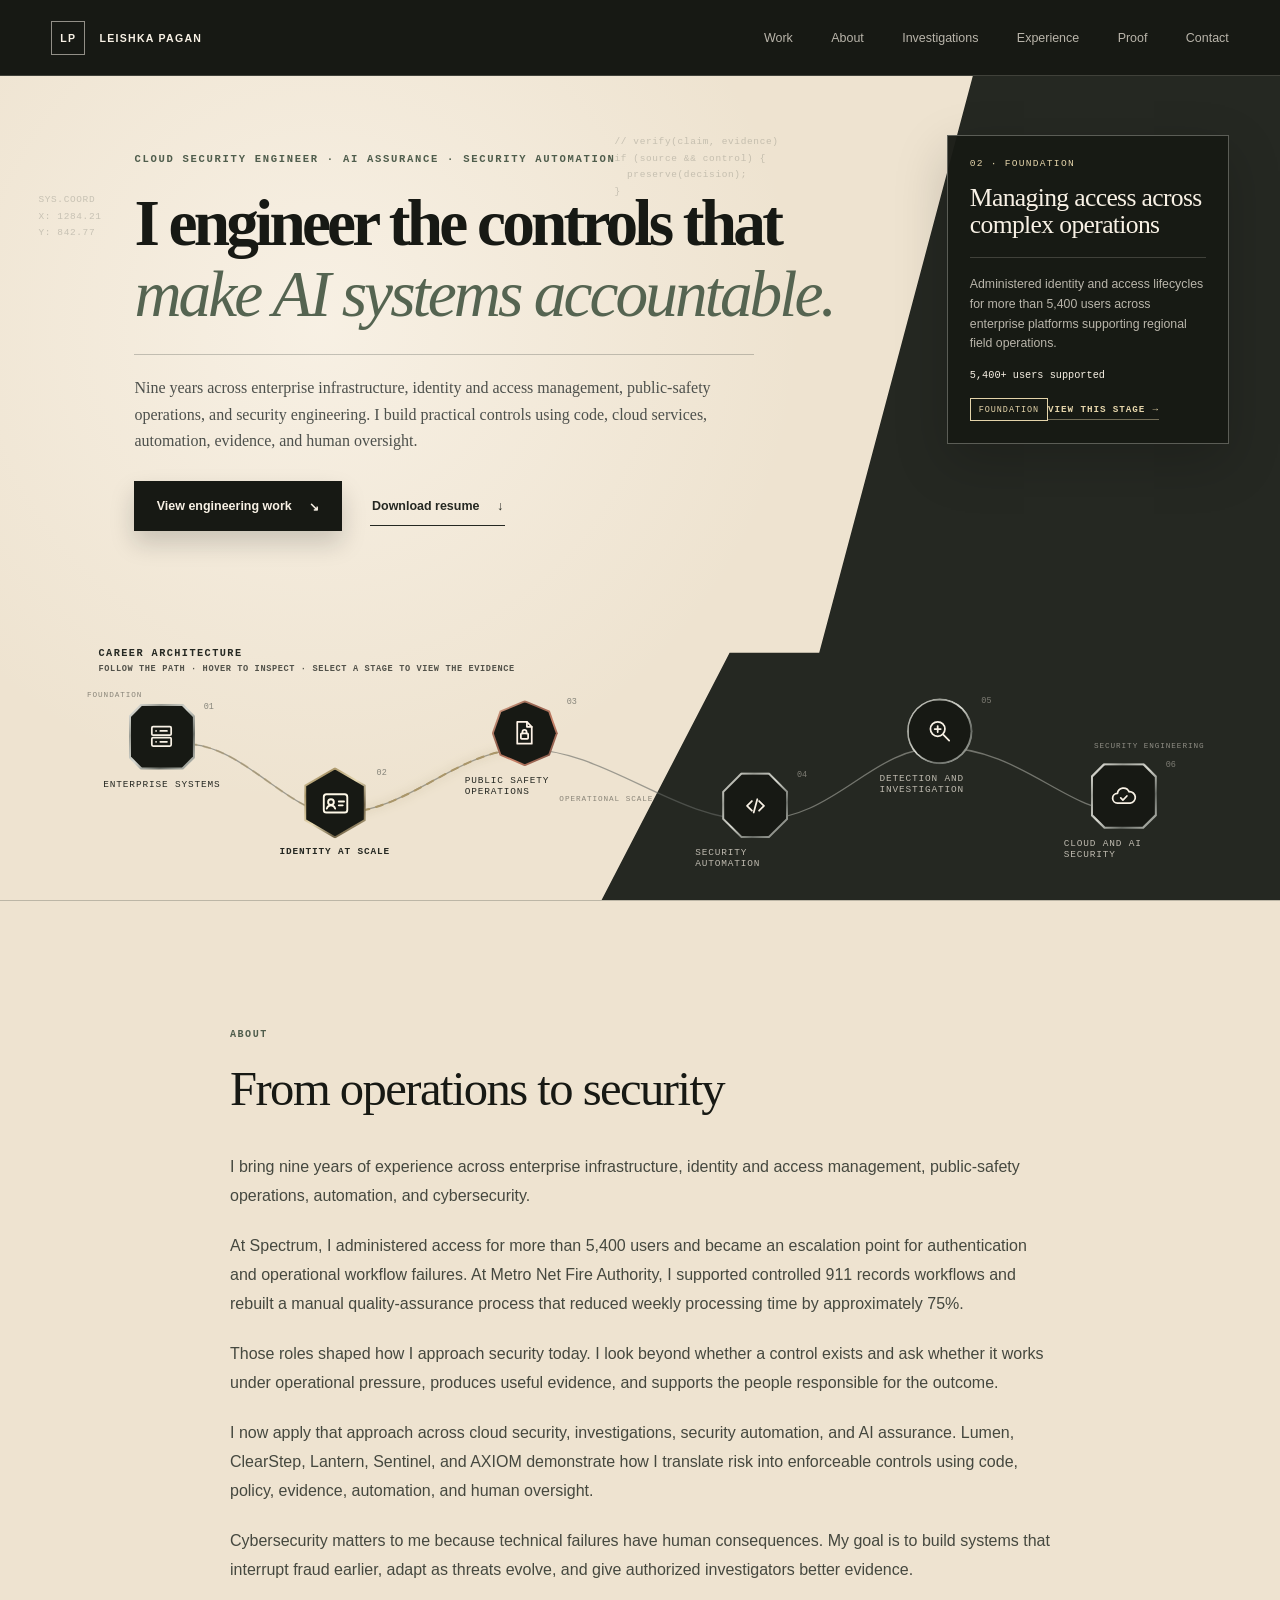
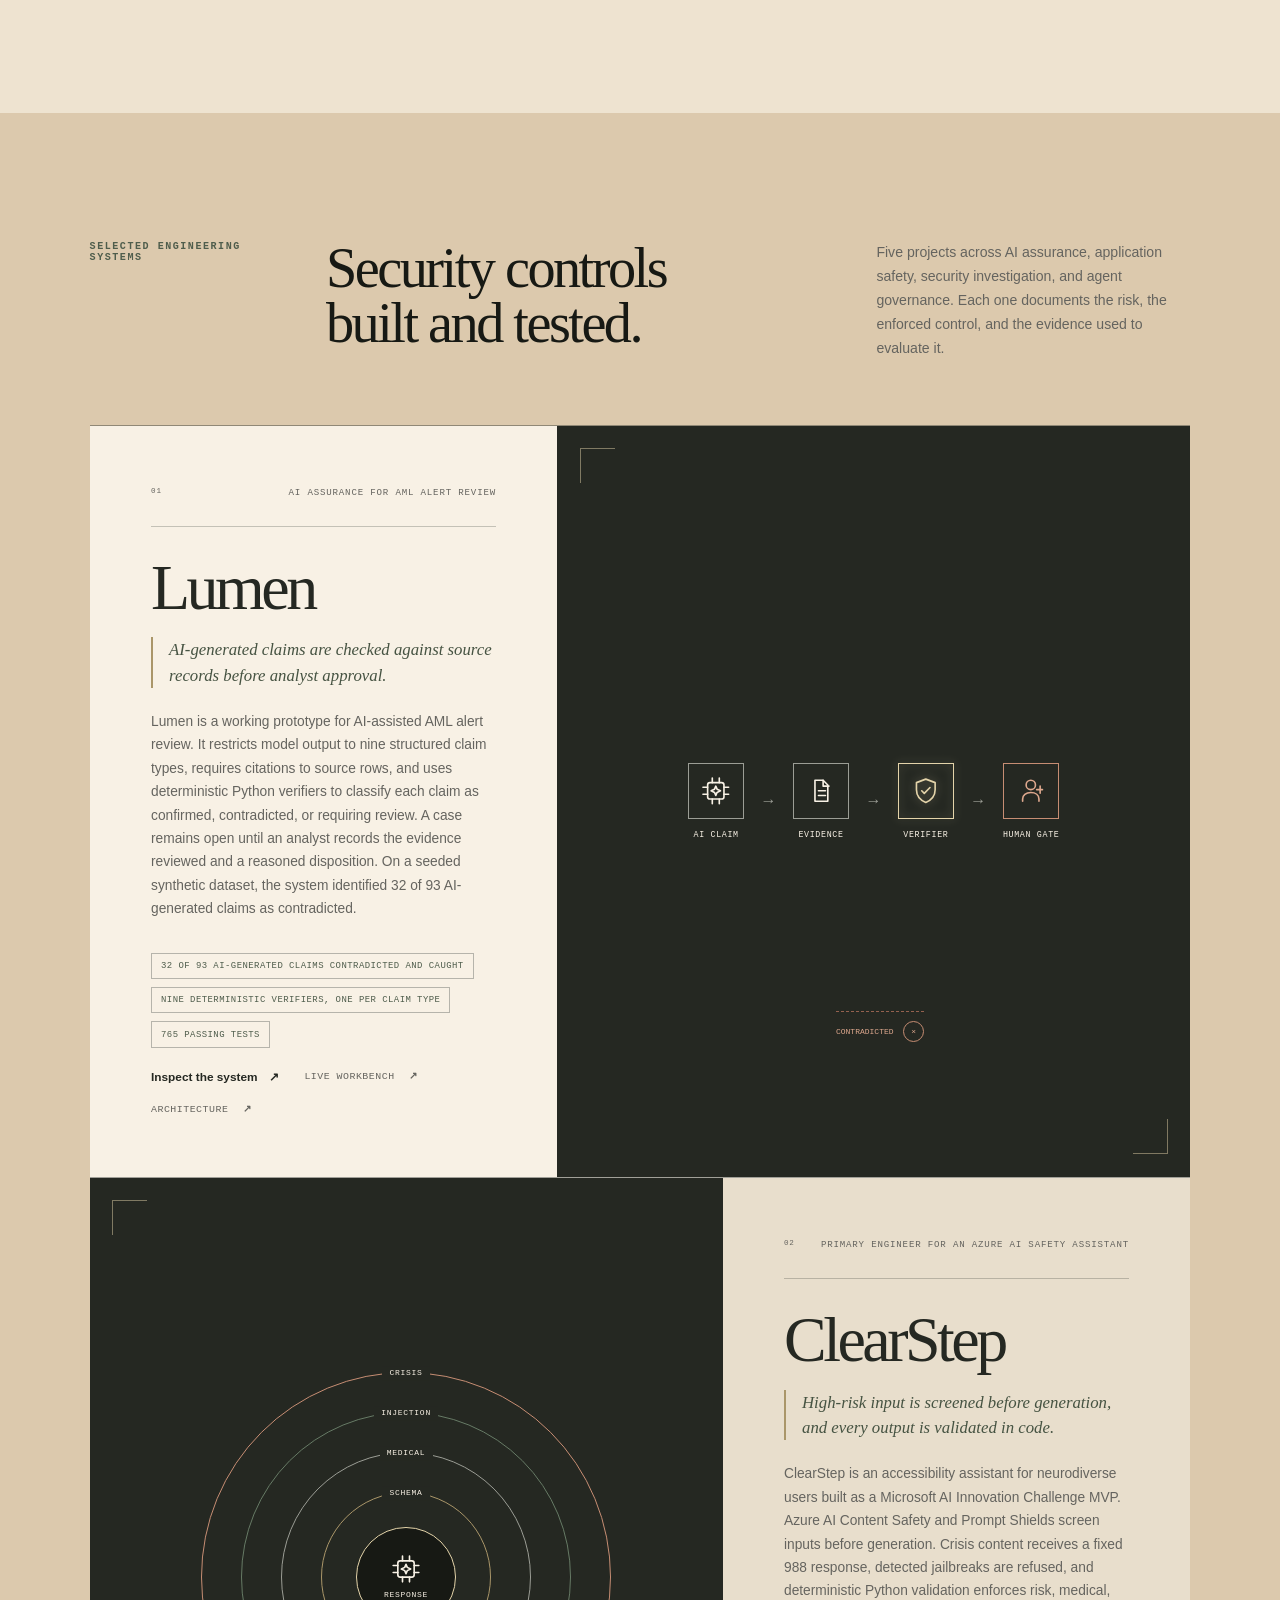
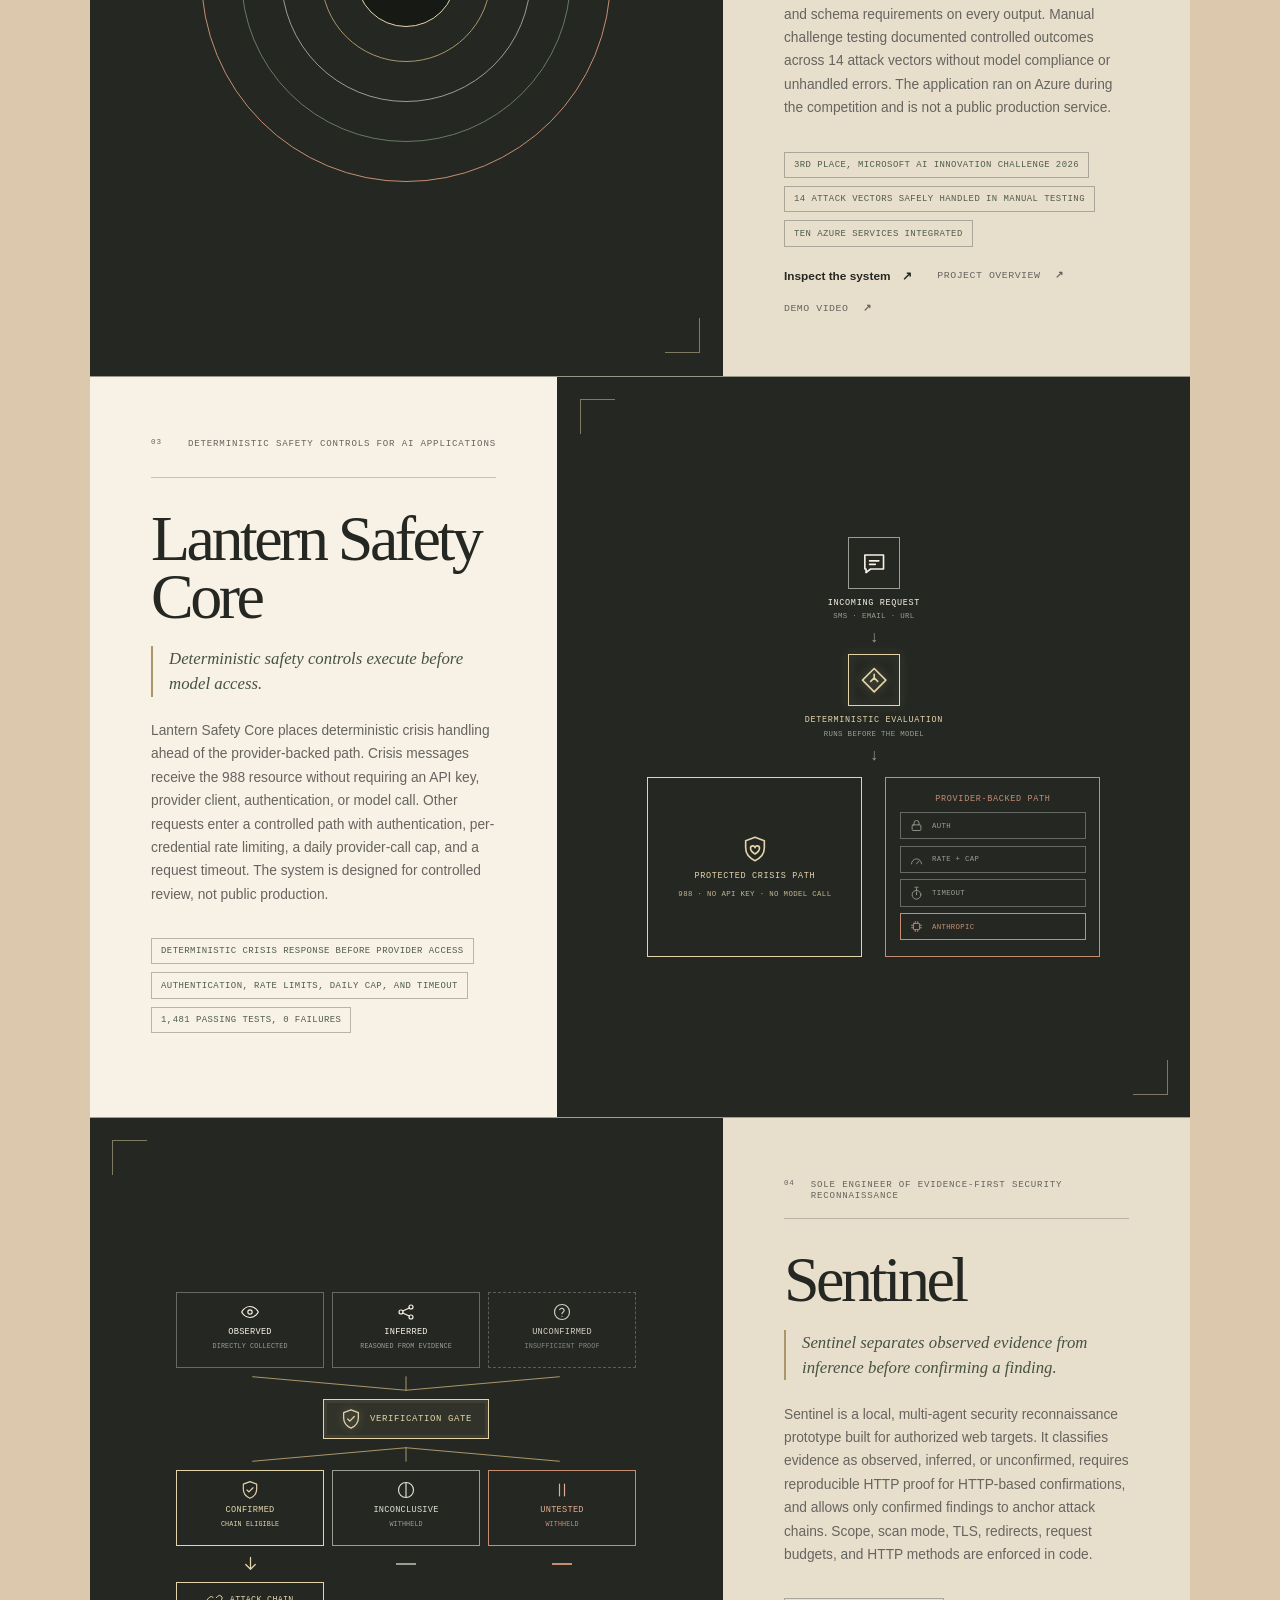
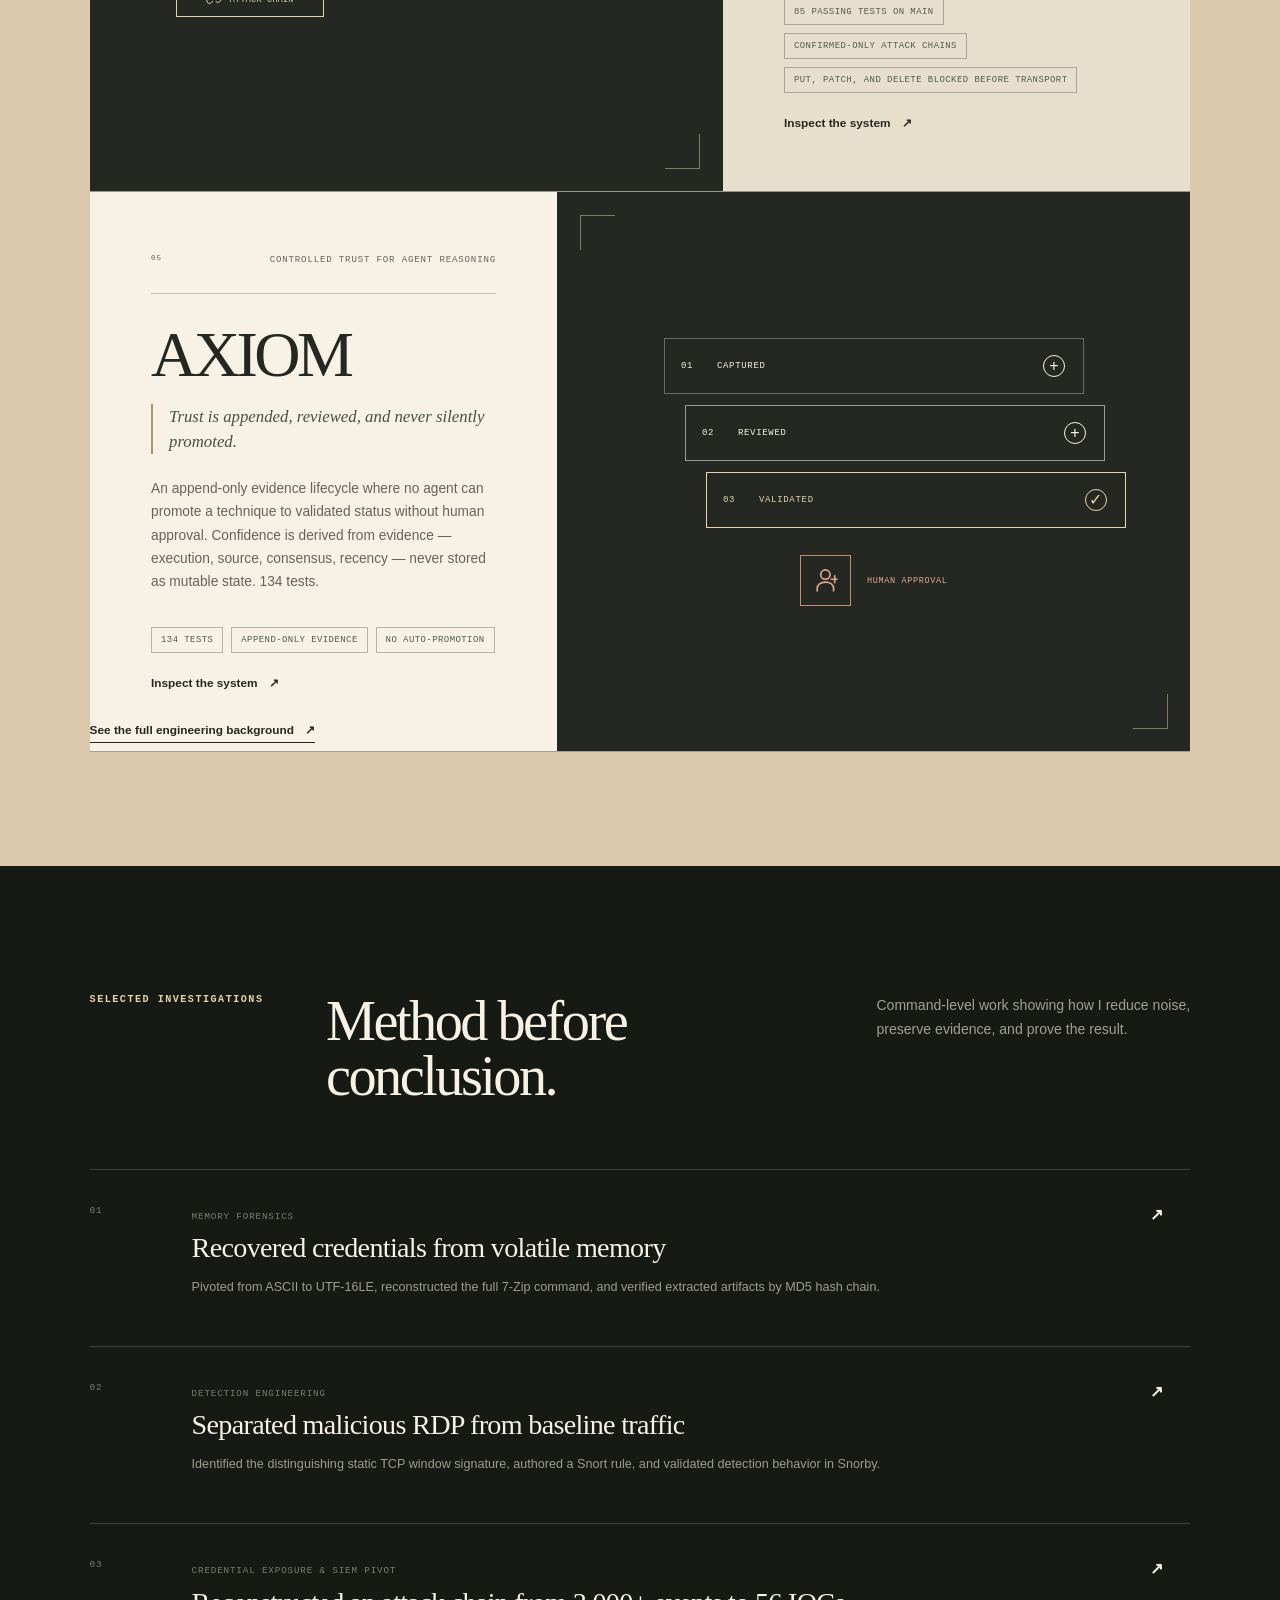
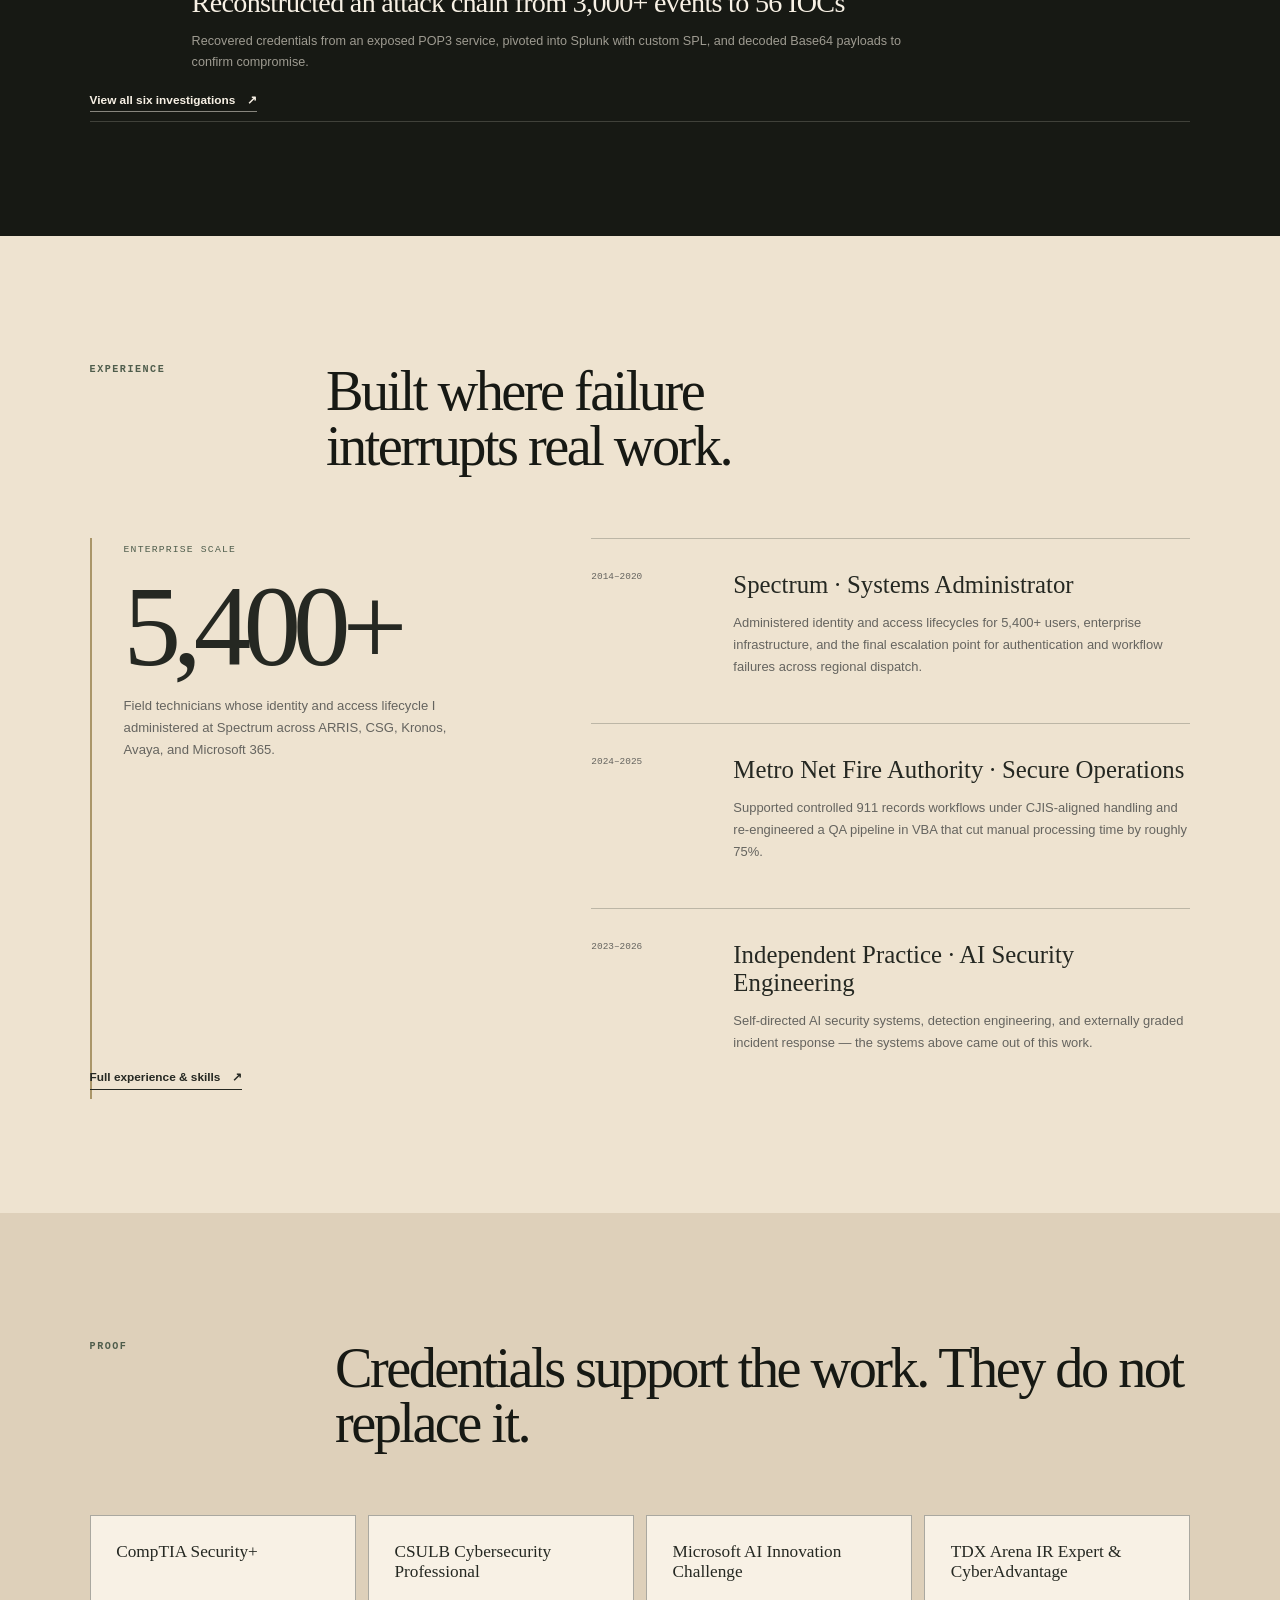
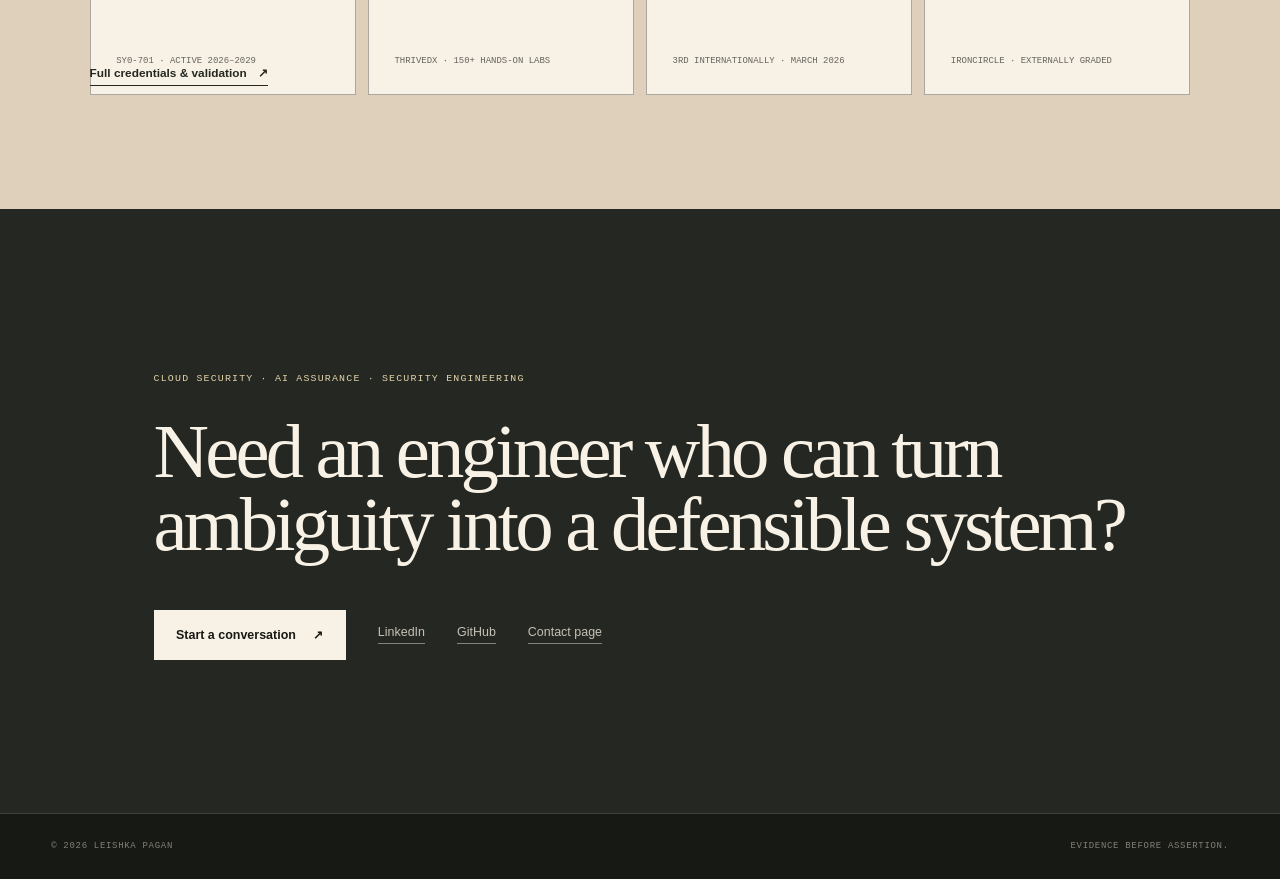
==== commit e4be70d2: "Rewrite Sentinel card with verified engineering evidence Co-Authored-By: Claude Opus 4.8 <noreply@an" ====
--- a/index.html
+++ b/index.html
@@ -248,15 +248,34 @@
 .ring-injection { border-color: #667a65; height: 330px; width: 330px; }
 .ring-crisis { border-color: var(--copper); height: 410px; width: 410px; }
 
-.sentinel-diagram { flex-direction: column; gap: .8rem; }
-.evidence-state { align-items: center; border: 1px solid var(--platinum-shadow); display: grid; gap: .3rem 1rem; grid-template-columns: 25px 1fr auto; padding: 1rem 1.2rem; transform: translateX(-7%); width: min(82%,430px); }
-.evidence-state i { font-style: normal; grid-row: span 2; }
-.evidence-state span { font: .62rem "Courier New",monospace; letter-spacing: .1em; text-transform: uppercase; }
-.evidence-state small { color: var(--platinum-mid); font: .5rem "Courier New",monospace; text-transform: uppercase; }
-.evidence-state.observed { border-color: var(--champagne); color: var(--champagne); transform: translateX(3%); }
-.evidence-state.unconfirmed { border-style: dashed; opacity: .62; transform: translateX(-14%); }
-.finding-output { align-items: center; border-top: 1px solid var(--champagne-mid); display: flex; gap: 1rem; margin-top: 1rem; padding-top: 1.2rem; width: min(65%,330px); }
-.finding-output span { font: .58rem "Courier New",monospace; letter-spacing: .1em; text-transform: uppercase; }
+/* Sentinel diagram: compact 3 to 1 to 3 evidence-to-verification flow (scoped to the Sentinel card only) */
+.sentinel-diagram { padding: clamp(1.5rem,3vw,2.8rem); }
+.sentinel-flow { align-items: center; display: flex; flex-direction: column; gap: .5rem; margin: auto; max-width: 460px; width: 100%; }
+.sentinel-stage-row, .sentinel-outcome-row, .sentinel-branch-end, .sentinel-chain-row { display: grid; gap: .5rem; grid-template-columns: repeat(3,1fr); width: 100%; }
+.sentinel-stage, .sentinel-outcome { align-items: center; border: 1px solid var(--platinum-shadow); display: flex; flex-direction: column; gap: .32rem; justify-content: flex-start; min-height: 76px; padding: .55rem .3rem; text-align: center; }
+.sentinel-stage svg, .sentinel-outcome svg { height: 20px; width: 20px; }
+.sentinel-stage span, .sentinel-outcome span { font: .54rem "Courier New",monospace; letter-spacing: .03em; text-transform: uppercase; }
+.sentinel-stage small, .sentinel-outcome small { color: var(--platinum-mid); font: .42rem/1.25 "Courier New",monospace; letter-spacing: .02em; text-transform: uppercase; }
+.sentinel-stage.st-unconfirmed { border-style: dashed; opacity: .82; }
+.sentinel-link { display: block; height: 15px; width: 100%; }
+.sentinel-link svg { display: block; height: 100%; width: 100%; }
+.sentinel-link path { fill: none; stroke: var(--champagne-mid); stroke-width: 1; vector-effect: non-scaling-stroke; }
+.sentinel-gate { align-items: center; background: rgba(228,212,170,.06); border: 1px solid var(--champagne); box-shadow: inset 0 0 0 3px rgba(228,212,170,.07); color: var(--champagne); display: inline-flex; gap: .5rem; padding: .5rem 1rem; }
+.sentinel-gate svg { filter: drop-shadow(0 0 4px rgba(228,212,170,.4)); height: 22px; width: 22px; }
+.sentinel-gate span { font: .56rem "Courier New",monospace; letter-spacing: .07em; text-transform: uppercase; }
+.sentinel-outcome.oc-confirmed { border-color: var(--champagne); color: var(--champagne); }
+.sentinel-outcome.oc-confirmed small { color: var(--champagne); }
+.sentinel-outcome.oc-inconclusive { border-color: var(--platinum-mid); color: var(--platinum); }
+.sentinel-outcome.oc-inconclusive small { color: var(--platinum-mid); }
+.sentinel-outcome.oc-untested { border-color: var(--copper); color: #e2ad92; }
+.sentinel-outcome.oc-untested small { color: var(--copper); }
+.sentinel-branch-end > span { align-items: center; display: flex; height: 20px; justify-content: center; }
+.sentinel-cont svg { color: var(--champagne); fill: none; height: 19px; stroke: currentColor; stroke-width: 1.6; width: 19px; }
+.sentinel-term::after { background: var(--platinum-mid); content: ""; height: 2px; width: 20px; }
+.sentinel-term.tm-copper::after { background: var(--copper); }
+.sentinel-chain { align-items: center; border: 1px solid var(--champagne); color: var(--champagne); display: flex; gap: .4rem; grid-column: 1; justify-content: center; padding: .48rem .35rem; }
+.sentinel-chain svg { height: 17px; width: 17px; }
+.sentinel-chain span { font: .52rem "Courier New",monospace; letter-spacing: .04em; text-transform: uppercase; }
 
 .axiom-diagram { flex-direction: column; gap: .7rem; }
 .ledger-entry { align-items: center; border: 1px solid var(--platinum-shadow); display: grid; grid-template-columns: 36px 1fr 24px; padding: 1rem; width: min(80%,420px); }
@@ -404,6 +423,7 @@
 }
 
 .route-energy{transition:opacity .25s}.control-detail{transition:border-color .25s}.case-study{opacity:1;transform:none}
+@media (max-width:740px){ .sentinel-diagram { min-height: 340px; } }
 </style></head><body>
 <main><a class="skip-link" href="#work">Skip to work</a>
 <header class="site-header"><a class="brand" href="index.html"><span>LP</span><strong>Leishka Pagan</strong></a><button class="menu" type="button" aria-label="Toggle navigation"><i></i><i></i><i></i></button><nav class="nav" aria-label="Primary"><a href="#work">Work</a><a href="#about">About</a><a href="investigations.html">Investigations</a><a href="experience.html">Experience</a><a href="proof.html">Proof</a><a href="contact.html">Contact</a></nav></header>
@@ -441,8 +461,8 @@
   <div class="system-diagram lantern-diagram" aria-label="Lantern deterministic safety boundary: incoming request, deterministic evaluation, then either the protected 988 crisis response or the controlled provider path"><div class="lantern-flow"><div class="lantern-stage stage-in"><svg viewBox="0 0 24 24" aria-hidden="true"><path d="M4 5h16v12H9l-4 3v-3H4z"/><path d="M8 10h8M8 13h5"/></svg><div><span>Incoming request</span><small>SMS · email · URL</small></div></div><b class="lantern-arrow" aria-hidden="true">↓</b><div class="lantern-stage stage-gate"><svg viewBox="0 0 24 24" aria-hidden="true"><path d="M12 2 22 12 12 22 2 12Z"/><path d="M12 7v3M12 10l-3 3M12 10l3 3"/></svg><div><span>Deterministic evaluation</span><small>runs before the model</small></div></div><b class="lantern-arrow" aria-hidden="true">↓</b><div class="lantern-fork"><div class="lantern-path path-crisis"><svg viewBox="0 0 24 24" aria-hidden="true"><path d="M12 2 20 5v6c0 5.1-3.2 8.8-8 11-4.8-2.2-8-5.9-8-11V5z"/><path d="M12 16.3c-2.3-1.5-3.8-3-3.8-4.8a1.9 1.9 0 0 1 3.8-.6 1.9 1.9 0 0 1 3.8.6c0 1.8-1.5 3.3-3.8 4.8z"/></svg><span>Protected crisis path</span><small>988 · no API key · no model call</small></div><div class="lantern-path path-provider"><span class="provider-label">Provider-backed path</span><div class="control-chip"><svg viewBox="0 0 24 24" aria-hidden="true"><rect x="5" y="11" width="14" height="9" rx="1.5"/><path d="M8 11V8a4 4 0 0 1 8 0v3"/></svg><small>Auth</small></div><div class="control-chip"><svg viewBox="0 0 24 24" aria-hidden="true"><path d="M4 19a8 8 0 1 1 16 0"/><path d="M12 19l4-4.5"/></svg><small>Rate + cap</small></div><div class="control-chip"><svg viewBox="0 0 24 24" aria-hidden="true"><circle cx="12" cy="14" r="7"/><path d="M12 14V9.5M9.5 2h5M12 7V4"/></svg><small>Timeout</small></div><div class="control-chip model"><svg viewBox="0 0 24 24" aria-hidden="true"><rect x="7" y="7" width="10" height="10" rx="1"/><path d="M10 7V4M14 7V4M10 20v-3M14 20v-3M7 10H4M7 14H4M20 10h-3M20 14h-3"/></svg><small>Anthropic</small></div></div></div></div></div>
 </article>
 <article class="case-study is-visible case-sentinel">
-  <div class="case-copy"><div class="project-top"><small>04</small><span>Evidence-first security research</span></div><h3>Sentinel</h3><blockquote>A finding cannot outrank its evidence.</blockquote><p>A multi-agent investigation system that separates observed, inferred, and unconfirmed evidence before reporting a finding — read-only probing enforced at the system level, results classified by a formal state machine, and every report mapped to OWASP and MITRE ATT&amp;CK.</p><ul><li>Read-only probes</li><li>Formal finding states</li><li>Evidence-backed reports</li></ul><div class="case-links"><a href="https://github.com/leishka-pagan/Sentinel">Inspect the system <b>↗</b></a></div></div>
-  <div class="system-diagram sentinel-diagram" aria-label="Sentinel evidence classification"><div class="evidence-state observed"><i>●</i><span>Observed</span><small>eligible</small></div><div class="evidence-state inferred"><i>◐</i><span>Inferred</span><small>qualified</small></div><div class="evidence-state unconfirmed"><i>○</i><span>Unconfirmed</span><small>withheld</small></div><div class="finding-output"><svg viewBox="0 0 24 24" aria-hidden="true"><path d="M12 2 20 5v6c0 5.1-3.2 8.8-8 11-4.8-2.2-8-5.9-8-11V5z"/><path d="m8.5 12 2.2 2.2 4.9-5"/></svg><span>Finding</span></div></div>
+  <div class="case-copy"><div class="project-top"><small>04</small><span>Sole engineer of evidence-first security reconnaissance</span></div><h3>Sentinel</h3><blockquote>Sentinel separates observed evidence from inference before confirming a finding.</blockquote><p>Sentinel is a local, multi-agent security reconnaissance prototype built for authorized web targets. It classifies evidence as observed, inferred, or unconfirmed, requires reproducible HTTP proof for HTTP-based confirmations, and allows only confirmed findings to anchor attack chains. Scope, scan mode, TLS, redirects, request budgets, and HTTP methods are enforced in code.</p><ul><li>85 passing tests on main</li><li>Confirmed-only attack chains</li><li>PUT, PATCH, and DELETE blocked before transport</li></ul><div class="case-links"><a href="https://github.com/leishka-pagan/Sentinel">Inspect the system <b>↗</b></a></div></div>
+  <div class="system-diagram sentinel-diagram" aria-label="Sentinel evidence classification and verification: observed, inferred, and unconfirmed evidence converge on a single verification gate; only confirmed findings continue to an attack chain, while inconclusive and untested results are withheld"><div class="sentinel-flow"><div class="sentinel-stage-row"><div class="sentinel-stage"><svg viewBox="0 0 24 24" aria-hidden="true"><path d="M2 12s3.6-6.6 10-6.6S22 12 22 12s-3.6 6.6-10 6.6S2 12 2 12Z"/><circle cx="12" cy="12" r="2.6"/></svg><span>Observed</span><small>directly collected</small></div><div class="sentinel-stage"><svg viewBox="0 0 24 24" aria-hidden="true"><circle cx="6" cy="12" r="2.4"/><circle cx="18" cy="6" r="2.4"/><circle cx="18" cy="18" r="2.4"/><path d="M8.1 10.9 15.9 7.1M8.1 13.1 15.9 16.9"/></svg><span>Inferred</span><small>reasoned from evidence</small></div><div class="sentinel-stage st-unconfirmed"><svg viewBox="0 0 24 24" aria-hidden="true"><circle cx="12" cy="12" r="9"/><path d="M9.3 9.1a2.8 2.8 0 0 1 5.3 1.2c0 1.9-2.6 2.1-2.6 3.7"/><path d="M12 17.2h.01"/></svg><span>Unconfirmed</span><small>insufficient proof</small></div></div><span class="sentinel-link" aria-hidden="true"><svg viewBox="0 0 120 20" preserveAspectRatio="none"><path d="M20 1 L60 19"/><path d="M60 1 L60 19"/><path d="M100 1 L60 19"/></svg></span><div class="sentinel-gate"><svg viewBox="0 0 24 24" aria-hidden="true"><path d="M12 2 20 5v6c0 5.1-3.2 8.8-8 11-4.8-2.2-8-5.9-8-11V5z"/><path d="m8.4 12 2.3 2.3 4.9-5"/></svg><span>Verification gate</span></div><span class="sentinel-link" aria-hidden="true"><svg viewBox="0 0 120 20" preserveAspectRatio="none"><path d="M60 1 L20 19"/><path d="M60 1 L60 19"/><path d="M60 1 L100 19"/></svg></span><div class="sentinel-outcome-row"><div class="sentinel-outcome oc-confirmed"><svg viewBox="0 0 24 24" aria-hidden="true"><path d="M12 2 20 5v6c0 5.1-3.2 8.8-8 11-4.8-2.2-8-5.9-8-11V5z"/><path d="m8.4 12 2.3 2.3 4.9-5"/></svg><span>Confirmed</span><small>chain eligible</small></div><div class="sentinel-outcome oc-inconclusive"><svg viewBox="0 0 24 24" aria-hidden="true"><circle cx="12" cy="12" r="9"/><path d="M12 3v18"/></svg><span>Inconclusive</span><small>withheld</small></div><div class="sentinel-outcome oc-untested"><svg viewBox="0 0 24 24" aria-hidden="true"><path d="M9 5v14M15 5v14"/></svg><span>Untested</span><small>withheld</small></div></div><div class="sentinel-branch-end"><span class="sentinel-cont"><svg viewBox="0 0 24 24" aria-hidden="true"><path d="M12 3v15M6 12l6 6 6-6"/></svg></span><span class="sentinel-term"></span><span class="sentinel-term tm-copper"></span></div><div class="sentinel-chain-row"><div class="sentinel-chain"><svg viewBox="0 0 24 24" aria-hidden="true"><path d="M9.5 14.5 7.4 16.6a3.6 3.6 0 0 1-5.1-5.1l2.6-2.6a3.6 3.6 0 0 1 5.1 0"/><path d="M14.5 9.5l2.1-2.1a3.6 3.6 0 0 1 5.1 5.1l-2.6 2.6a3.6 3.6 0 0 1-5.1 0"/></svg><span>Attack chain</span></div></div></div></div>
 </article>
 <article class="case-study is-visible case-axiom">
   <div class="case-copy"><div class="project-top"><small>05</small><span>Controlled trust for agent reasoning</span></div><h3>AXIOM</h3><blockquote>Trust is appended, reviewed, and never silently promoted.</blockquote><p>An append-only evidence lifecycle where no agent can promote a technique to validated status without human approval. Confidence is derived from evidence — execution, source, consensus, recency — never stored as mutable state. 134 tests.</p><ul><li>134 tests</li><li>Append-only evidence</li><li>No auto-promotion</li></ul><div class="case-links"><a href="https://github.com/leishka-pagan/AXIOM">Inspect the system <b>↗</b></a></div></div>
